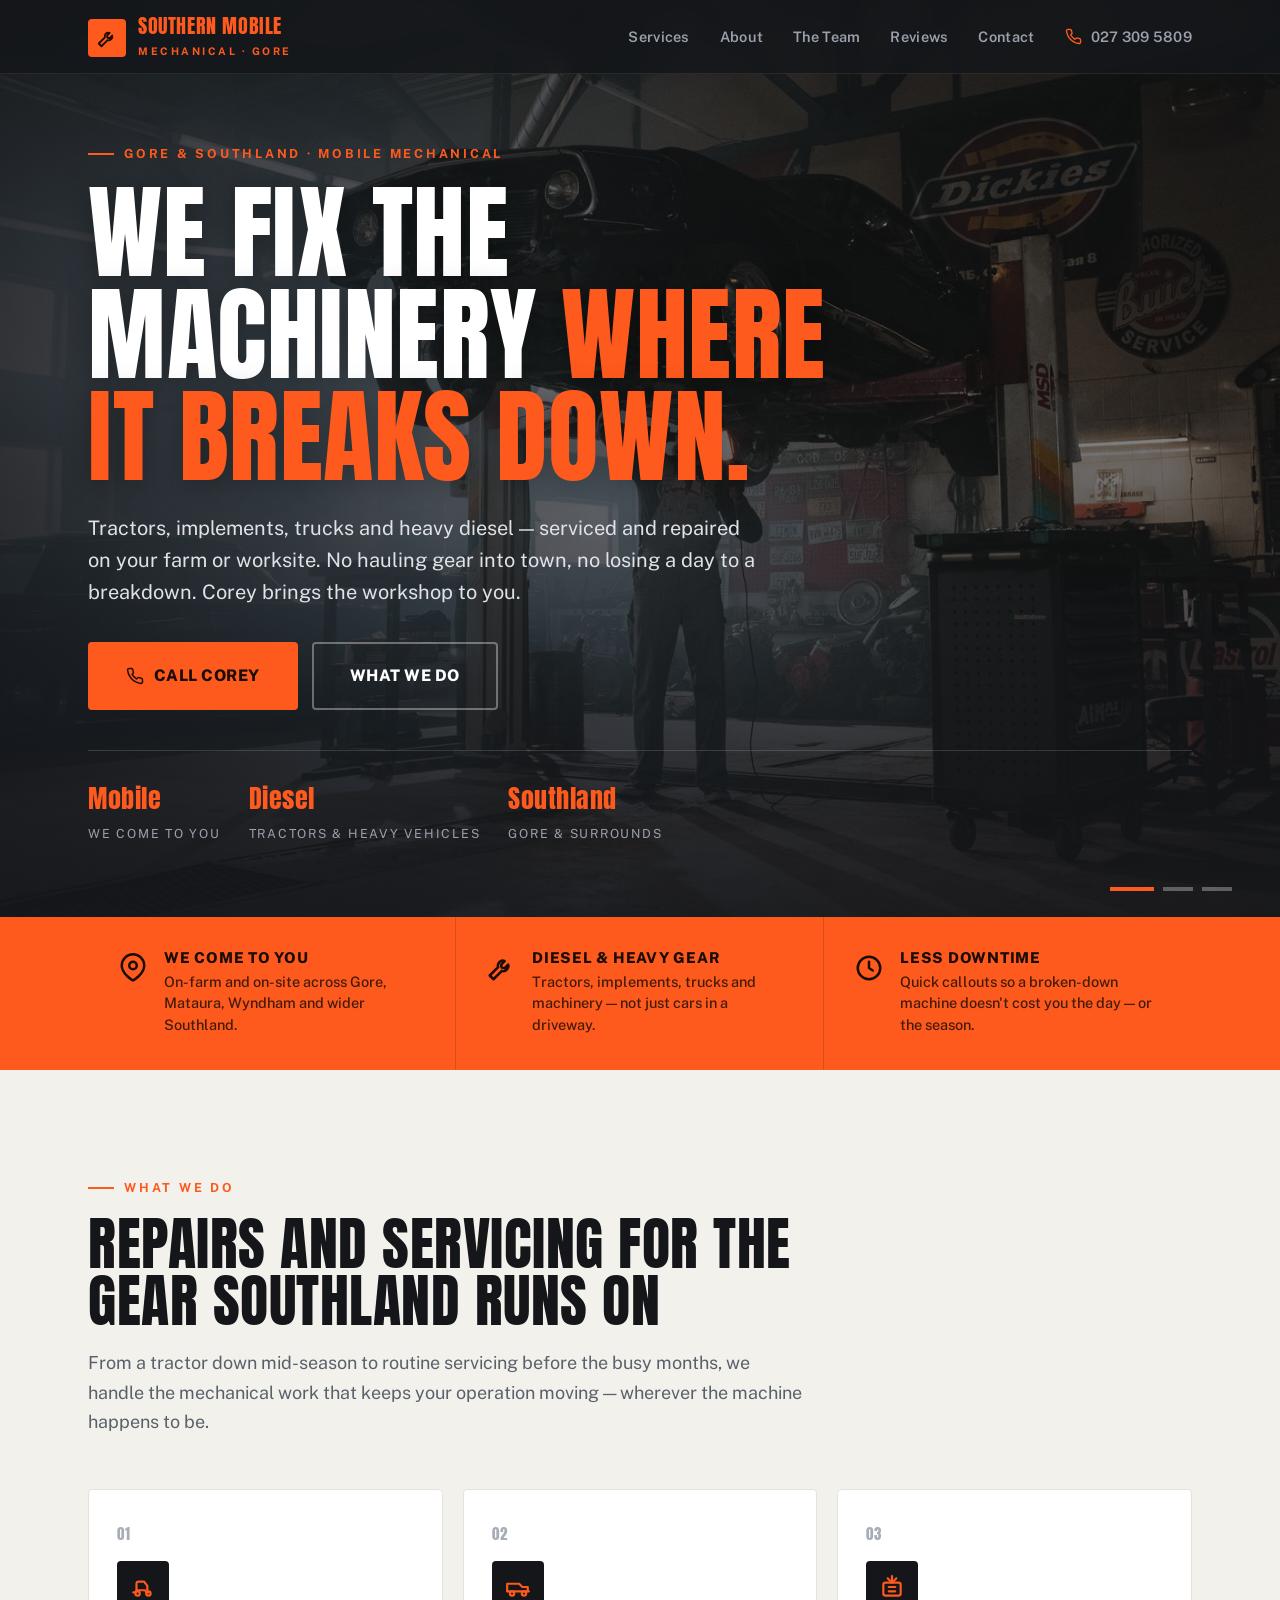
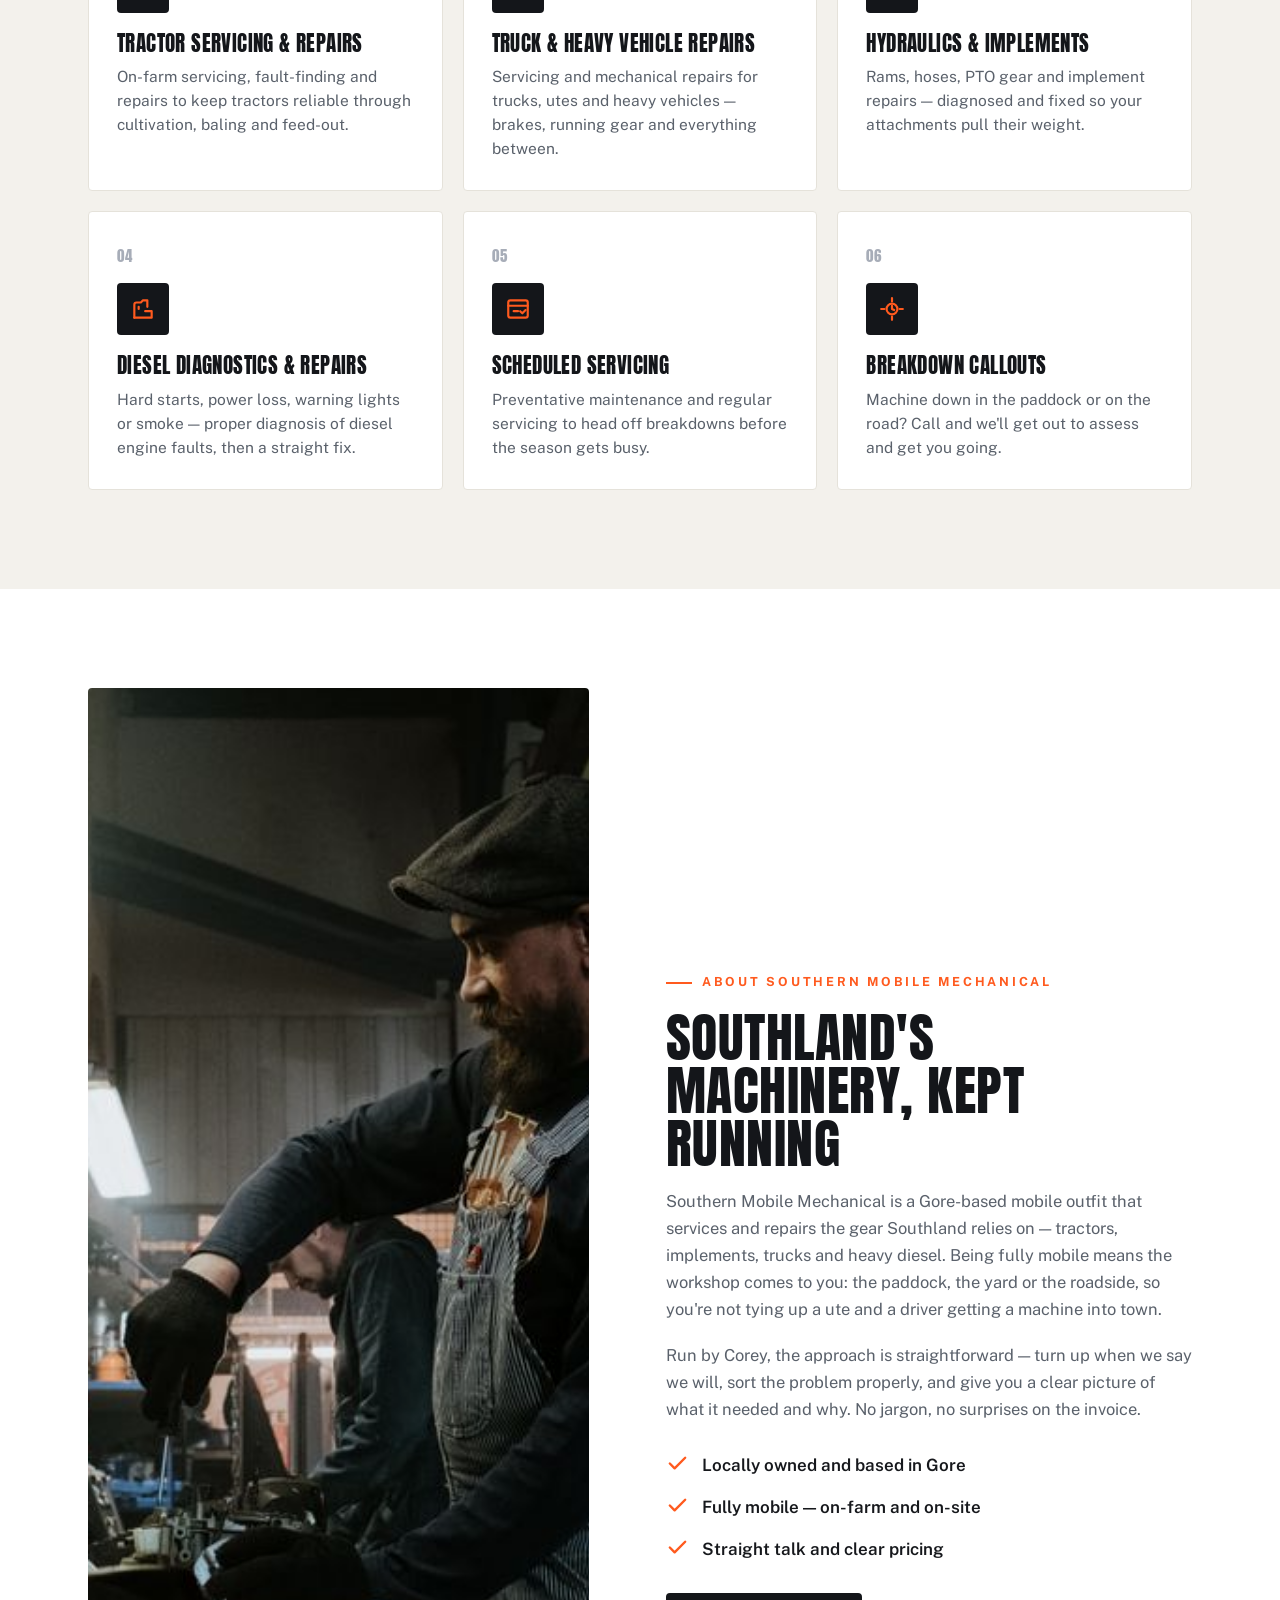
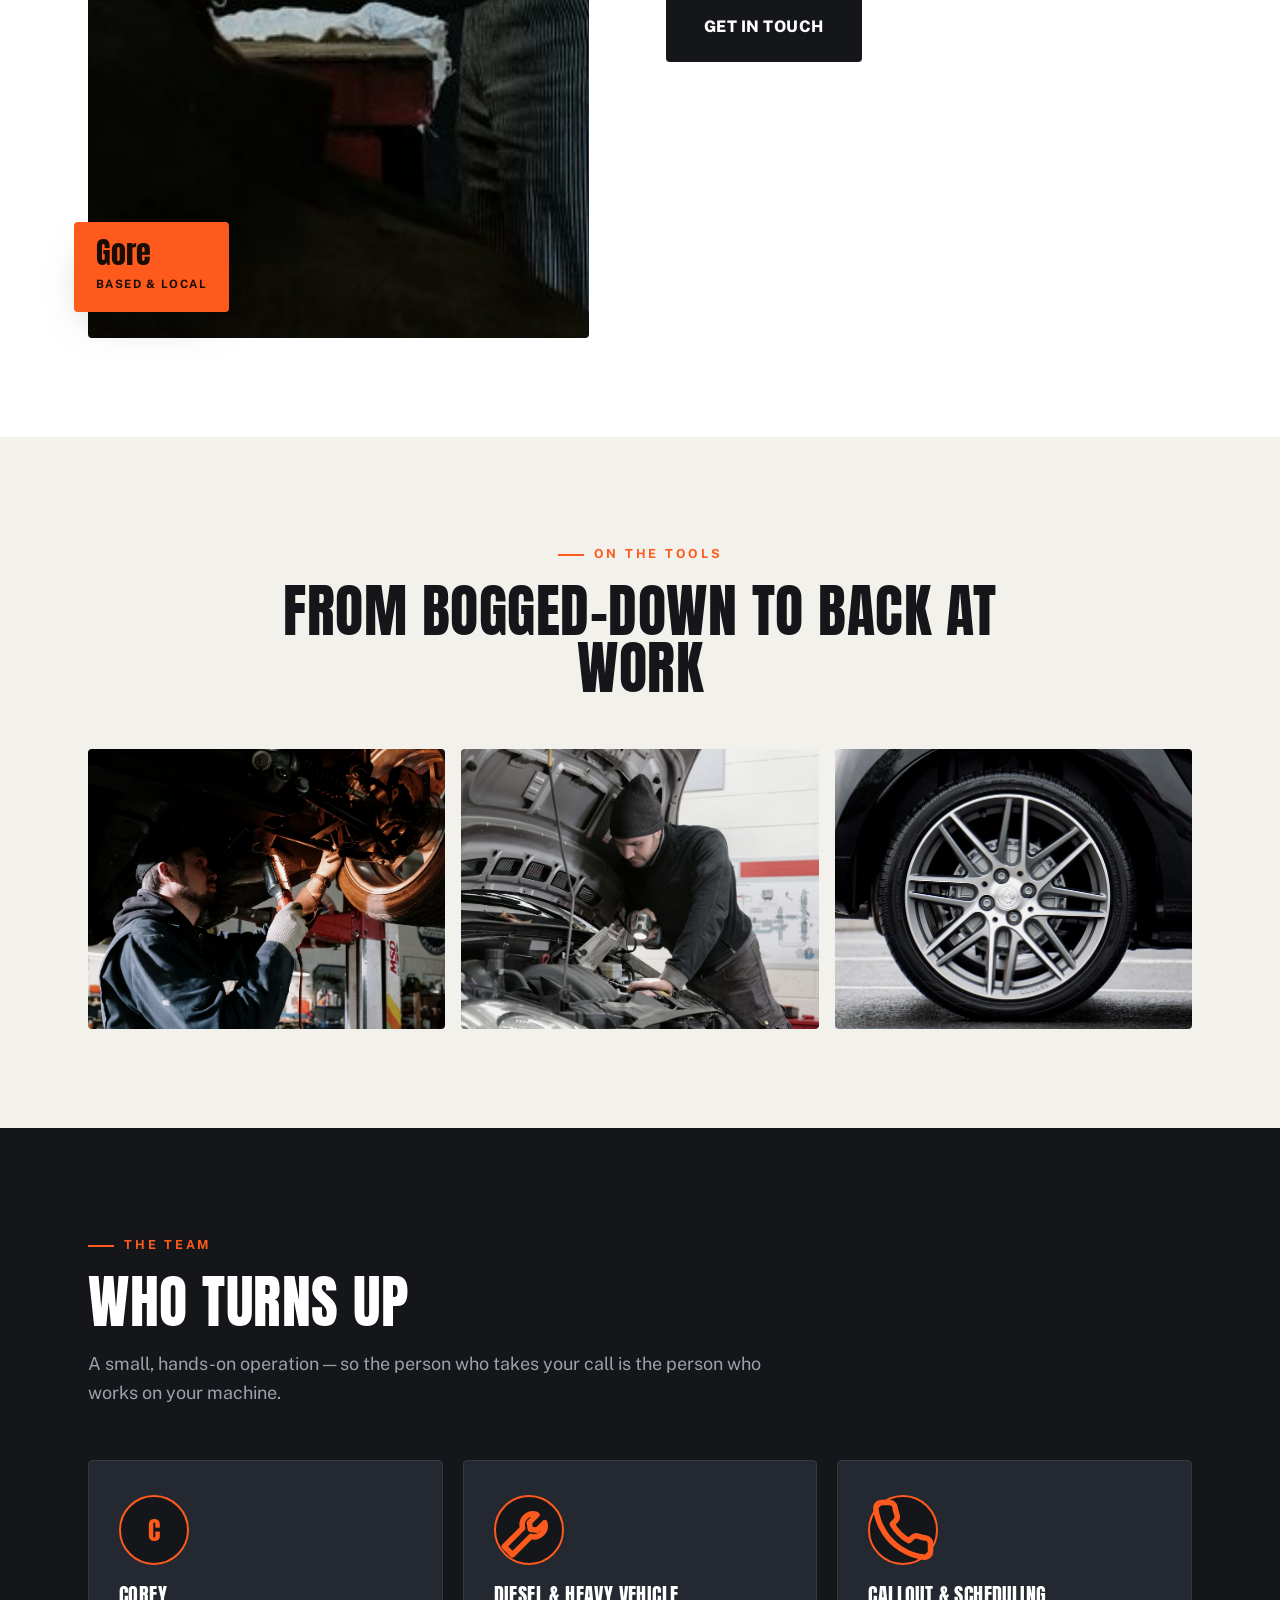
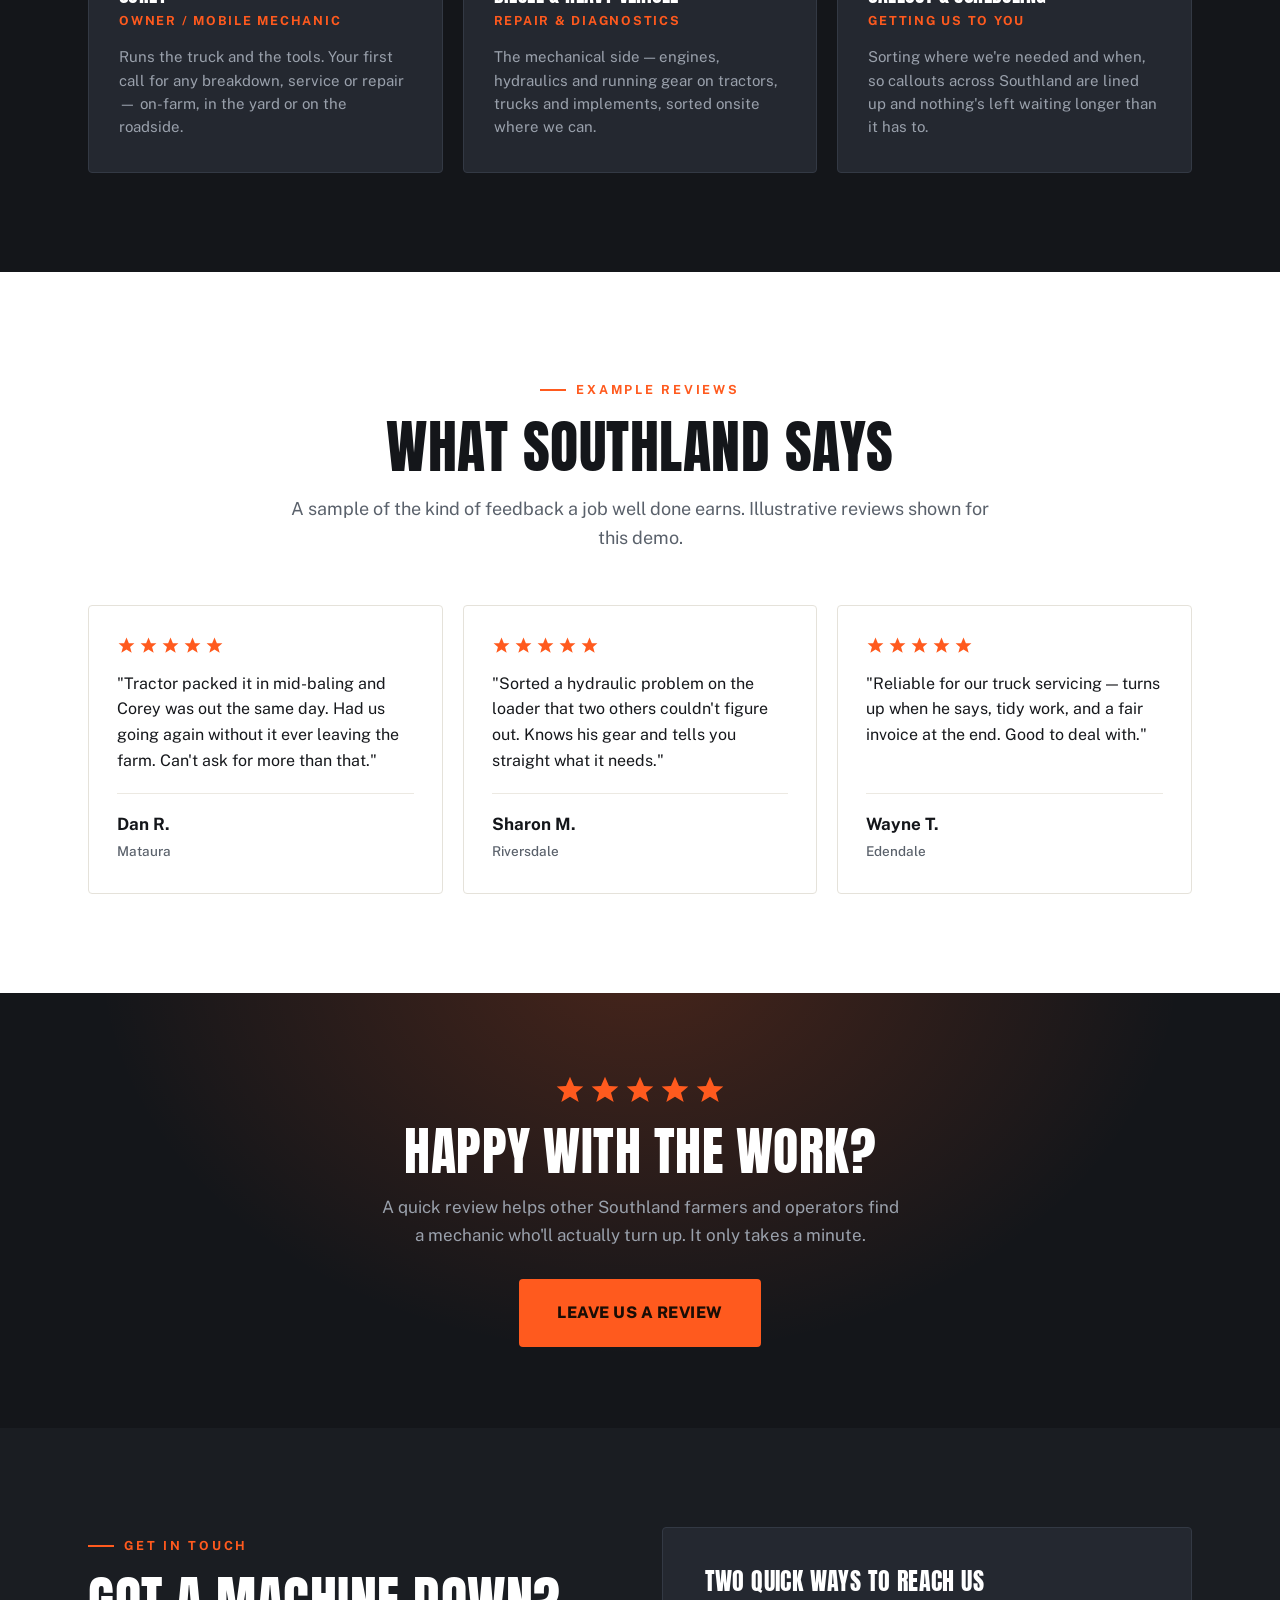
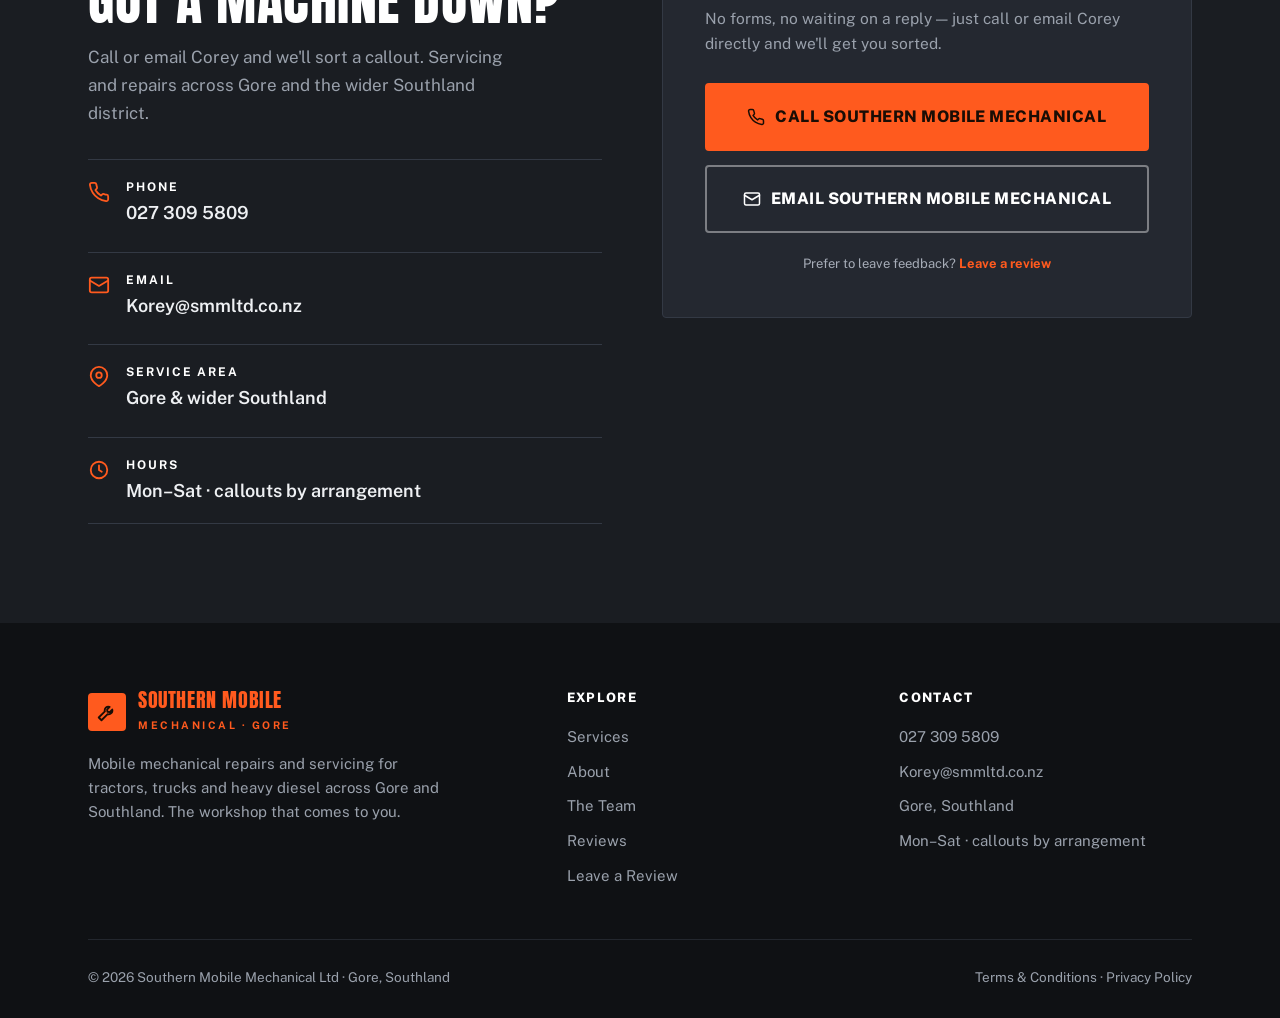
==== index.html @ 2856bf8f "Initial build: Southern Mobile Mechanical Ltd" ====
<!DOCTYPE html>
<html lang="en-NZ">
<head>
<meta charset="UTF-8">
<meta name="viewport" content="width=device-width, initial-scale=1">
<title>Southern Mobile Mechanical Ltd | Mobile Mechanic, Gore &amp; Southland</title>
<meta name="description" content="Mobile mechanical repairs and servicing across Gore and Southland — tractors, implements, trucks and heavy diesel, fixed on your farm or worksite. Call Corey to get us out.">
<link rel="icon" href="favicon.svg" type="image/svg+xml">
<meta property="og:title" content="Southern Mobile Mechanical Ltd | Mobile Mechanic, Gore &amp; Southland">
<meta property="og:description" content="Tractors, implements, trucks and heavy diesel — serviced and repaired on your farm or worksite across Southland.">
<meta property="og:type" content="website">
<meta property="og:image" content="https://southern-mobile-mechanical-ltd-demo.vercel.app/img/hero-1.jpg">
<meta property="og:url" content="https://southern-mobile-mechanical-ltd-demo.vercel.app/">
<link rel="preconnect" href="https://fonts.googleapis.com">
<link rel="preconnect" href="https://fonts.gstatic.com" crossorigin>
<link href="https://fonts.googleapis.com/css2?family=Anton&family=Public+Sans:wght@400;500;600;700;800&display=swap" rel="stylesheet">
<link rel="stylesheet" href="styles.css">
</head>
<body>

<!-- Intro overlay -->
<div class="intro" id="intro">
  <div class="intro-mark">
    <div class="m">
      <svg viewBox="0 0 24 24" fill="none" stroke="#1a0d05" stroke-width="2" stroke-linecap="round" stroke-linejoin="round"><path d="M14.7 6.3a4 4 0 0 0-5 5L3 18l3 3 6.7-6.7a4 4 0 0 0 5-5l-2.8 2.8-2.4-.4-.4-2.4 2.8-2.8z"/></svg>
    </div>
    <b>SMM</b>
    <div class="intro-bar"><i></i></div>
  </div>
</div>

<!-- Nav -->
<nav class="nav" id="nav">
  <div class="wrap">
    <a href="index.html" class="brand">
      <span class="mark"><svg viewBox="0 0 24 24" fill="none" stroke="#1a0d05" stroke-width="2" stroke-linecap="round" stroke-linejoin="round"><path d="M14.7 6.3a4 4 0 0 0-5 5L3 18l3 3 6.7-6.7a4 4 0 0 0 5-5l-2.8 2.8-2.4-.4-.4-2.4 2.8-2.8z"/></svg></span>
      <span><b>Southern Mobile</b><span>Mechanical · Gore</span></span>
    </a>
    <button class="nav-toggle" id="navToggle" aria-label="Menu">
      <svg viewBox="0 0 24 24" fill="none" stroke="currentColor" stroke-width="2" stroke-linecap="round"><line x1="3" y1="6" x2="21" y2="6"/><line x1="3" y1="12" x2="21" y2="12"/><line x1="3" y1="18" x2="21" y2="18"/></svg>
    </button>
    <div class="nav-links" id="navLinks">
      <a href="#services">Services</a>
      <a href="#about">About</a>
      <a href="#crew">The Team</a>
      <a href="#reviews">Reviews</a>
      <a href="#contact">Contact</a>
      <a href="tel:+64273095809" class="nav-phone"><svg viewBox="0 0 24 24" fill="none" stroke="currentColor" stroke-width="2" stroke-linecap="round" stroke-linejoin="round"><path d="M22 16.9v3a2 2 0 0 1-2.2 2 19.8 19.8 0 0 1-8.6-3.1 19.5 19.5 0 0 1-6-6 19.8 19.8 0 0 1-3.1-8.6A2 2 0 0 1 4.1 2h3a2 2 0 0 1 2 1.7c.1 1 .4 1.9.7 2.8a2 2 0 0 1-.5 2.1L8.1 9.9a16 16 0 0 0 6 6l1.3-1.2a2 2 0 0 1 2.1-.5c.9.3 1.8.6 2.8.7a2 2 0 0 1 1.7 2z"/></svg>027 309 5809</a>
    </div>
  </div>
</nav>

<!-- Hero -->
<header class="hero" id="top">
  <div class="hero-bg" id="heroBg">
    <div class="hero-slide active" style="background-image:url('img/hero-1.jpg')"></div>
    <div class="hero-slide" data-lazy="img/hero-2.jpg"></div>
    <div class="hero-slide" data-lazy="img/hero-3.jpg"></div>
  </div>
  <div class="hero-scrim"></div>
  <div class="wrap hero-inner">
    <span class="eyebrow">Gore &amp; Southland · Mobile Mechanical</span>
    <h1>We fix the machinery <em>where it breaks down.</em></h1>
    <p class="lead">Tractors, implements, trucks and heavy diesel — serviced and repaired on your farm or worksite. No hauling gear into town, no losing a day to a breakdown. Corey brings the workshop to you.</p>
    <div class="hero-cta">
      <a href="tel:+64273095809" class="btn btn-primary btn-lg"><svg viewBox="0 0 24 24" fill="none" stroke="currentColor" stroke-width="2" stroke-linecap="round" stroke-linejoin="round"><path d="M22 16.9v3a2 2 0 0 1-2.2 2 19.8 19.8 0 0 1-8.6-3.1 19.5 19.5 0 0 1-6-6 19.8 19.8 0 0 1-3.1-8.6A2 2 0 0 1 4.1 2h3a2 2 0 0 1 2 1.7c.1 1 .4 1.9.7 2.8a2 2 0 0 1-.5 2.1L8.1 9.9a16 16 0 0 0 6 6l1.3-1.2a2 2 0 0 1 2.1-.5c.9.3 1.8.6 2.8.7a2 2 0 0 1 1.7 2z"/></svg>Call Corey</a>
      <a href="#services" class="btn btn-ghost btn-lg">What we do</a>
    </div>
    <div class="hero-meta">
      <div><b>Mobile</b><span>We come to you</span></div>
      <div><b>Diesel</b><span>Tractors &amp; heavy vehicles</span></div>
      <div><b>Southland</b><span>Gore &amp; surrounds</span></div>
    </div>
  </div>
  <div class="hero-dots" id="heroDots">
    <button class="on" aria-label="Slide 1"></button>
    <button aria-label="Slide 2"></button>
    <button aria-label="Slide 3"></button>
  </div>
</header>

<!-- Trust strip -->
<section class="trust">
  <div class="wrap">
    <div class="trust-item">
      <svg viewBox="0 0 24 24" fill="none" stroke="currentColor" stroke-width="2" stroke-linecap="round" stroke-linejoin="round"><path d="M21 10c0 7-9 12-9 12s-9-5-9-12a9 9 0 0 1 18 0z"/><circle cx="12" cy="10" r="3"/></svg>
      <div><h3>We come to you</h3><p>On-farm and on-site across Gore, Mataura, Wyndham and wider Southland.</p></div>
    </div>
    <div class="trust-item">
      <svg viewBox="0 0 24 24" fill="none" stroke="currentColor" stroke-width="2" stroke-linecap="round" stroke-linejoin="round"><path d="M14.7 6.3a4 4 0 0 0-5 5L3 18l3 3 6.7-6.7a4 4 0 0 0 5-5l-2.8 2.8-2.4-.4-.4-2.4 2.8-2.8z"/></svg>
      <div><h3>Diesel &amp; heavy gear</h3><p>Tractors, implements, trucks and machinery — not just cars in a driveway.</p></div>
    </div>
    <div class="trust-item">
      <svg viewBox="0 0 24 24" fill="none" stroke="currentColor" stroke-width="2" stroke-linecap="round" stroke-linejoin="round"><circle cx="12" cy="12" r="9"/><polyline points="12 7 12 12 15 14"/></svg>
      <div><h3>Less downtime</h3><p>Quick callouts so a broken-down machine doesn't cost you the day — or the season.</p></div>
    </div>
  </div>
</section>

<!-- Services -->
<section class="band band-bone" id="services">
  <div class="wrap">
    <div class="section-head reveal">
      <span class="eyebrow">What we do</span>
      <h2>Repairs and servicing for the gear Southland runs on</h2>
      <p>From a tractor down mid-season to routine servicing before the busy months, we handle the mechanical work that keeps your operation moving — wherever the machine happens to be.</p>
    </div>
    <div class="svc-grid">
      <article class="svc-card reveal">
        <div class="svc-num">01</div>
        <div class="svc-ico"><svg viewBox="0 0 24 24" fill="none" stroke="currentColor" stroke-width="2" stroke-linecap="round" stroke-linejoin="round"><path d="M3 17h2l1-2h8l1 2h2"/><path d="M6 15V9a2 2 0 0 1 2-2h5l3 4v4"/><circle cx="7" cy="18" r="2"/><circle cx="17" cy="18" r="2"/></svg></div>
        <h3>Tractor servicing &amp; repairs</h3>
        <p>On-farm servicing, fault-finding and repairs to keep tractors reliable through cultivation, baling and feed-out.</p>
      </article>
      <article class="svc-card reveal">
        <div class="svc-num">02</div>
        <div class="svc-ico"><svg viewBox="0 0 24 24" fill="none" stroke="currentColor" stroke-width="2" stroke-linecap="round" stroke-linejoin="round"><path d="M2 16V9h11l3 3h5v4"/><path d="M2 16h20"/><circle cx="6.5" cy="18" r="2"/><circle cx="17.5" cy="18" r="2"/></svg></div>
        <h3>Truck &amp; heavy vehicle repairs</h3>
        <p>Servicing and mechanical repairs for trucks, utes and heavy vehicles — brakes, running gear and everything between.</p>
      </article>
      <article class="svc-card reveal">
        <div class="svc-num">03</div>
        <div class="svc-ico"><svg viewBox="0 0 24 24" fill="none" stroke="currentColor" stroke-width="2" stroke-linecap="round" stroke-linejoin="round"><path d="M12 2v6"/><path d="m8 4 4 4 4-4"/><rect x="4" y="8" width="16" height="12" rx="2"/><path d="M9 12h6M9 16h6"/></svg></div>
        <h3>Hydraulics &amp; implements</h3>
        <p>Rams, hoses, PTO gear and implement repairs — diagnosed and fixed so your attachments pull their weight.</p>
      </article>
      <article class="svc-card reveal">
        <div class="svc-num">04</div>
        <div class="svc-ico"><svg viewBox="0 0 24 24" fill="none" stroke="currentColor" stroke-width="2" stroke-linecap="round" stroke-linejoin="round"><path d="M4 20V8a2 2 0 0 1 2-2h4l2-2h4v6"/><path d="M4 20h16v-6h-6"/><path d="M8 12v-2"/></svg></div>
        <h3>Diesel diagnostics &amp; repairs</h3>
        <p>Hard starts, power loss, warning lights or smoke — proper diagnosis of diesel engine faults, then a straight fix.</p>
      </article>
      <article class="svc-card reveal">
        <div class="svc-num">05</div>
        <div class="svc-ico"><svg viewBox="0 0 24 24" fill="none" stroke="currentColor" stroke-width="2" stroke-linecap="round" stroke-linejoin="round"><rect x="3" y="4" width="18" height="16" rx="2"/><path d="M3 9h18"/><path d="M8 14h4"/><path d="m14 14 2 2 3-3"/></svg></div>
        <h3>Scheduled servicing</h3>
        <p>Preventative maintenance and regular servicing to head off breakdowns before the season gets busy.</p>
      </article>
      <article class="svc-card reveal">
        <div class="svc-num">06</div>
        <div class="svc-ico"><svg viewBox="0 0 24 24" fill="none" stroke="currentColor" stroke-width="2" stroke-linecap="round" stroke-linejoin="round"><path d="M12 2v3M12 19v3M2 12h3M19 12h3"/><circle cx="12" cy="12" r="5"/><path d="M12 9v3l2 1"/></svg></div>
        <h3>Breakdown callouts</h3>
        <p>Machine down in the paddock or on the road? Call and we'll get out to assess and get you going.</p>
      </article>
    </div>
  </div>
</section>

<!-- About -->
<section class="band band-paper" id="about">
  <div class="wrap about-grid">
    <div class="about-media reveal">
      <img src="img/about.jpg" alt="Mobile mechanic working at a bench in the workshop" width="1000" height="1250" loading="lazy">
      <div class="tag"><b>Gore</b><span>Based &amp; local</span></div>
    </div>
    <div class="about-copy reveal">
      <span class="eyebrow">About Southern Mobile Mechanical</span>
      <h2>Southland's machinery, kept running</h2>
      <p>Southern Mobile Mechanical is a Gore-based mobile outfit that services and repairs the gear Southland relies on — tractors, implements, trucks and heavy diesel. Being fully mobile means the workshop comes to you: the paddock, the yard or the roadside, so you're not tying up a ute and a driver getting a machine into town.</p>
      <p>Run by Corey, the approach is straightforward — turn up when we say we will, sort the problem properly, and give you a clear picture of what it needed and why. No jargon, no surprises on the invoice.</p>
      <ul class="checklist">
        <li><svg viewBox="0 0 24 24" fill="none" stroke="currentColor" stroke-width="2.5" stroke-linecap="round" stroke-linejoin="round"><polyline points="20 6 9 17 4 12"/></svg>Locally owned and based in Gore</li>
        <li><svg viewBox="0 0 24 24" fill="none" stroke="currentColor" stroke-width="2.5" stroke-linecap="round" stroke-linejoin="round"><polyline points="20 6 9 17 4 12"/></svg>Fully mobile — on-farm and on-site</li>
        <li><svg viewBox="0 0 24 24" fill="none" stroke="currentColor" stroke-width="2.5" stroke-linecap="round" stroke-linejoin="round"><polyline points="20 6 9 17 4 12"/></svg>Straight talk and clear pricing</li>
      </ul>
      <a href="#contact" class="btn btn-dark btn-lg" style="margin-top:30px">Get in touch</a>
    </div>
  </div>
</section>

<!-- Work / gallery -->
<section class="band band-bone">
  <div class="wrap">
    <div class="section-head center reveal">
      <span class="eyebrow center">On the tools</span>
      <h2>From bogged-down to back at work</h2>
    </div>
    <div class="svc-grid" style="gap:16px">
      <div class="reveal" style="overflow:hidden;border-radius:var(--radius)"><img src="img/work-1.jpg" alt="Mechanic working under a vehicle on suspension and running gear" width="1000" height="667" loading="lazy" style="width:100%;height:280px;object-fit:cover;filter:var(--img-filter)"></div>
      <div class="reveal" style="overflow:hidden;border-radius:var(--radius)"><img src="img/work-2.jpg" alt="Diesel engine diagnostics under the bonnet with a work light" width="1000" height="667" loading="lazy" style="width:100%;height:280px;object-fit:cover;filter:var(--img-filter)"></div>
      <div class="reveal" style="overflow:hidden;border-radius:var(--radius)"><img src="img/work-3.jpg" alt="Close-up of a wheel and brake assembly being checked" width="1000" height="667" loading="lazy" style="width:100%;height:280px;object-fit:cover;filter:var(--img-filter)"></div>
    </div>
  </div>
</section>

<!-- Crew -->
<section class="band band-dark" id="crew">
  <div class="wrap">
    <div class="section-head on-dark reveal">
      <span class="eyebrow">The team</span>
      <h2>Who turns up</h2>
      <p>A small, hands-on operation — so the person who takes your call is the person who works on your machine.</p>
    </div>
    <div class="crew-grid">
      <article class="crew-card reveal">
        <div class="avatar">C</div>
        <h3>Corey</h3>
        <div class="role">Owner / Mobile Mechanic</div>
        <p>Runs the truck and the tools. Your first call for any breakdown, service or repair — on-farm, in the yard or on the roadside.</p>
      </article>
      <article class="crew-card reveal">
        <div class="avatar"><svg viewBox="0 0 24 24" fill="none" stroke="currentColor" stroke-width="2" stroke-linecap="round" stroke-linejoin="round"><path d="M14.7 6.3a4 4 0 0 0-5 5L3 18l3 3 6.7-6.7a4 4 0 0 0 5-5l-2.8 2.8-2.4-.4-.4-2.4 2.8-2.8z"/></svg></div>
        <h3>Diesel &amp; Heavy Vehicle</h3>
        <div class="role">Repair &amp; Diagnostics</div>
        <p>The mechanical side — engines, hydraulics and running gear on tractors, trucks and implements, sorted onsite where we can.</p>
      </article>
      <article class="crew-card reveal">
        <div class="avatar"><svg viewBox="0 0 24 24" fill="none" stroke="currentColor" stroke-width="2" stroke-linecap="round" stroke-linejoin="round"><path d="M22 16.9v3a2 2 0 0 1-2.2 2 19.8 19.8 0 0 1-8.6-3.1 19.5 19.5 0 0 1-6-6 19.8 19.8 0 0 1-3.1-8.6A2 2 0 0 1 4.1 2h3a2 2 0 0 1 2 1.7c.1 1 .4 1.9.7 2.8a2 2 0 0 1-.5 2.1L8.1 9.9a16 16 0 0 0 6 6l1.3-1.2a2 2 0 0 1 2.1-.5c.9.3 1.8.6 2.8.7a2 2 0 0 1 1.7 2z"/></svg></div>
        <h3>Callout &amp; Scheduling</h3>
        <div class="role">Getting Us To You</div>
        <p>Sorting where we're needed and when, so callouts across Southland are lined up and nothing's left waiting longer than it has to.</p>
      </article>
    </div>
  </div>
</section>

<!-- Reviews -->
<section class="band band-paper" id="reviews">
  <div class="wrap">
    <div class="section-head center reveal">
      <span class="eyebrow center">Example reviews</span>
      <h2>What Southland says</h2>
      <p>A sample of the kind of feedback a job well done earns. Illustrative reviews shown for this demo.</p>
    </div>
    <div class="rev-grid">
      <article class="rev-card reveal">
        <div class="stars">
          <svg viewBox="0 0 24 24" fill="currentColor"><polygon points="12 2 15 9 22 9.3 16.5 14 18.5 21 12 17 5.5 21 7.5 14 2 9.3 9 9"/></svg>
          <svg viewBox="0 0 24 24" fill="currentColor"><polygon points="12 2 15 9 22 9.3 16.5 14 18.5 21 12 17 5.5 21 7.5 14 2 9.3 9 9"/></svg>
          <svg viewBox="0 0 24 24" fill="currentColor"><polygon points="12 2 15 9 22 9.3 16.5 14 18.5 21 12 17 5.5 21 7.5 14 2 9.3 9 9"/></svg>
          <svg viewBox="0 0 24 24" fill="currentColor"><polygon points="12 2 15 9 22 9.3 16.5 14 18.5 21 12 17 5.5 21 7.5 14 2 9.3 9 9"/></svg>
          <svg viewBox="0 0 24 24" fill="currentColor"><polygon points="12 2 15 9 22 9.3 16.5 14 18.5 21 12 17 5.5 21 7.5 14 2 9.3 9 9"/></svg>
        </div>
        <p>"Tractor packed it in mid-baling and Corey was out the same day. Had us going again without it ever leaving the farm. Can't ask for more than that."</p>
        <div class="who">Dan R.<span>Mataura</span></div>
      </article>
      <article class="rev-card reveal">
        <div class="stars">
          <svg viewBox="0 0 24 24" fill="currentColor"><polygon points="12 2 15 9 22 9.3 16.5 14 18.5 21 12 17 5.5 21 7.5 14 2 9.3 9 9"/></svg>
          <svg viewBox="0 0 24 24" fill="currentColor"><polygon points="12 2 15 9 22 9.3 16.5 14 18.5 21 12 17 5.5 21 7.5 14 2 9.3 9 9"/></svg>
          <svg viewBox="0 0 24 24" fill="currentColor"><polygon points="12 2 15 9 22 9.3 16.5 14 18.5 21 12 17 5.5 21 7.5 14 2 9.3 9 9"/></svg>
          <svg viewBox="0 0 24 24" fill="currentColor"><polygon points="12 2 15 9 22 9.3 16.5 14 18.5 21 12 17 5.5 21 7.5 14 2 9.3 9 9"/></svg>
          <svg viewBox="0 0 24 24" fill="currentColor"><polygon points="12 2 15 9 22 9.3 16.5 14 18.5 21 12 17 5.5 21 7.5 14 2 9.3 9 9"/></svg>
        </div>
        <p>"Sorted a hydraulic problem on the loader that two others couldn't figure out. Knows his gear and tells you straight what it needs."</p>
        <div class="who">Sharon M.<span>Riversdale</span></div>
      </article>
      <article class="rev-card reveal">
        <div class="stars">
          <svg viewBox="0 0 24 24" fill="currentColor"><polygon points="12 2 15 9 22 9.3 16.5 14 18.5 21 12 17 5.5 21 7.5 14 2 9.3 9 9"/></svg>
          <svg viewBox="0 0 24 24" fill="currentColor"><polygon points="12 2 15 9 22 9.3 16.5 14 18.5 21 12 17 5.5 21 7.5 14 2 9.3 9 9"/></svg>
          <svg viewBox="0 0 24 24" fill="currentColor"><polygon points="12 2 15 9 22 9.3 16.5 14 18.5 21 12 17 5.5 21 7.5 14 2 9.3 9 9"/></svg>
          <svg viewBox="0 0 24 24" fill="currentColor"><polygon points="12 2 15 9 22 9.3 16.5 14 18.5 21 12 17 5.5 21 7.5 14 2 9.3 9 9"/></svg>
          <svg viewBox="0 0 24 24" fill="currentColor"><polygon points="12 2 15 9 22 9.3 16.5 14 18.5 21 12 17 5.5 21 7.5 14 2 9.3 9 9"/></svg>
        </div>
        <p>"Reliable for our truck servicing — turns up when he says, tidy work, and a fair invoice at the end. Good to deal with."</p>
        <div class="who">Wayne T.<span>Edendale</span></div>
      </article>
    </div>
  </div>
</section>

<!-- Review funnel banner -->
<section class="funnel">
  <div class="wrap">
    <div class="stars">
      <svg viewBox="0 0 24 24" fill="currentColor"><polygon points="12 2 15 9 22 9.3 16.5 14 18.5 21 12 17 5.5 21 7.5 14 2 9.3 9 9"/></svg>
      <svg viewBox="0 0 24 24" fill="currentColor"><polygon points="12 2 15 9 22 9.3 16.5 14 18.5 21 12 17 5.5 21 7.5 14 2 9.3 9 9"/></svg>
      <svg viewBox="0 0 24 24" fill="currentColor"><polygon points="12 2 15 9 22 9.3 16.5 14 18.5 21 12 17 5.5 21 7.5 14 2 9.3 9 9"/></svg>
      <svg viewBox="0 0 24 24" fill="currentColor"><polygon points="12 2 15 9 22 9.3 16.5 14 18.5 21 12 17 5.5 21 7.5 14 2 9.3 9 9"/></svg>
      <svg viewBox="0 0 24 24" fill="currentColor"><polygon points="12 2 15 9 22 9.3 16.5 14 18.5 21 12 17 5.5 21 7.5 14 2 9.3 9 9"/></svg>
    </div>
    <h2>Happy with the work?</h2>
    <p>A quick review helps other Southland farmers and operators find a mechanic who'll actually turn up. It only takes a minute.</p>
    <a href="review.html" class="btn btn-primary btn-lg">Leave us a review</a>
  </div>
</section>

<!-- Contact -->
<section class="band band-steel" id="contact">
  <div class="wrap contact-grid">
    <div class="contact-info reveal">
      <span class="eyebrow">Get in touch</span>
      <h2>Got a machine down?</h2>
      <p class="sub">Call or email Corey and we'll sort a callout. Servicing and repairs across Gore and the wider Southland district.</p>
      <div class="contact-lines">
        <div class="cline">
          <svg viewBox="0 0 24 24" fill="none" stroke="currentColor" stroke-width="2" stroke-linecap="round" stroke-linejoin="round"><path d="M22 16.9v3a2 2 0 0 1-2.2 2 19.8 19.8 0 0 1-8.6-3.1 19.5 19.5 0 0 1-6-6 19.8 19.8 0 0 1-3.1-8.6A2 2 0 0 1 4.1 2h3a2 2 0 0 1 2 1.7c.1 1 .4 1.9.7 2.8a2 2 0 0 1-.5 2.1L8.1 9.9a16 16 0 0 0 6 6l1.3-1.2a2 2 0 0 1 2.1-.5c.9.3 1.8.6 2.8.7a2 2 0 0 1 1.7 2z"/></svg>
          <div><b>Phone</b><a href="tel:+64273095809">027 309 5809</a></div>
        </div>
        <div class="cline">
          <svg viewBox="0 0 24 24" fill="none" stroke="currentColor" stroke-width="2" stroke-linecap="round" stroke-linejoin="round"><rect x="2" y="4" width="20" height="16" rx="2"/><path d="m22 7-10 6L2 7"/></svg>
          <div><b>Email</b><a href="mailto:Korey@smmltd.co.nz">Korey@smmltd.co.nz</a></div>
        </div>
        <div class="cline">
          <svg viewBox="0 0 24 24" fill="none" stroke="currentColor" stroke-width="2" stroke-linecap="round" stroke-linejoin="round"><path d="M21 10c0 7-9 12-9 12s-9-5-9-12a9 9 0 0 1 18 0z"/><circle cx="12" cy="10" r="3"/></svg>
          <div><b>Service area</b><span>Gore &amp; wider Southland</span></div>
        </div>
        <div class="cline">
          <svg viewBox="0 0 24 24" fill="none" stroke="currentColor" stroke-width="2" stroke-linecap="round" stroke-linejoin="round"><circle cx="12" cy="12" r="9"/><polyline points="12 7 12 12 15 14"/></svg>
          <div><b>Hours</b><span>Mon–Sat · callouts by arrangement</span></div>
        </div>
      </div>
    </div>
    <div class="contact-action reveal">
      <h3>Two quick ways to reach us</h3>
      <p>No forms, no waiting on a reply — just call or email Corey directly and we'll get you sorted.</p>
      <a href="tel:+64273095809" class="btn btn-primary btn-lg btn-block"><svg viewBox="0 0 24 24" fill="none" stroke="currentColor" stroke-width="2" stroke-linecap="round" stroke-linejoin="round"><path d="M22 16.9v3a2 2 0 0 1-2.2 2 19.8 19.8 0 0 1-8.6-3.1 19.5 19.5 0 0 1-6-6 19.8 19.8 0 0 1-3.1-8.6A2 2 0 0 1 4.1 2h3a2 2 0 0 1 2 1.7c.1 1 .4 1.9.7 2.8a2 2 0 0 1-.5 2.1L8.1 9.9a16 16 0 0 0 6 6l1.3-1.2a2 2 0 0 1 2.1-.5c.9.3 1.8.6 2.8.7a2 2 0 0 1 1.7 2z"/></svg>Call Southern Mobile Mechanical</a>
      <a href="mailto:Korey@smmltd.co.nz" class="btn btn-ghost btn-lg btn-block" style="color:#fff;border-color:rgba(255,255,255,.4)"><svg viewBox="0 0 24 24" fill="none" stroke="currentColor" stroke-width="2" stroke-linecap="round" stroke-linejoin="round"><rect x="2" y="4" width="20" height="16" rx="2"/><path d="m22 7-10 6L2 7"/></svg>Email Southern Mobile Mechanical</a>
      <p class="note">Prefer to leave feedback? <a href="review.html" style="color:var(--accent);font-weight:700">Leave a review</a></p>
    </div>
  </div>
</section>

<!-- Footer -->
<footer class="foot">
  <div class="wrap">
    <div class="foot-top">
      <div>
        <a href="index.html" class="brand">
          <span class="mark"><svg viewBox="0 0 24 24" fill="none" stroke="#1a0d05" stroke-width="2" stroke-linecap="round" stroke-linejoin="round"><path d="M14.7 6.3a4 4 0 0 0-5 5L3 18l3 3 6.7-6.7a4 4 0 0 0 5-5l-2.8 2.8-2.4-.4-.4-2.4 2.8-2.8z"/></svg></span>
          <span><b>Southern Mobile</b><span>Mechanical · Gore</span></span>
        </a>
        <p class="foot-blurb">Mobile mechanical repairs and servicing for tractors, trucks and heavy diesel across Gore and Southland. The workshop that comes to you.</p>
      </div>
      <div class="foot-col">
        <h4>Explore</h4>
        <a href="#services">Services</a>
        <a href="#about">About</a>
        <a href="#crew">The Team</a>
        <a href="#reviews">Reviews</a>
        <a href="review.html">Leave a Review</a>
      </div>
      <div class="foot-col">
        <h4>Contact</h4>
        <a href="tel:+64273095809">027 309 5809</a>
        <a href="mailto:Korey@smmltd.co.nz">Korey@smmltd.co.nz</a>
        <p>Gore, Southland</p>
        <p>Mon–Sat · callouts by arrangement</p>
      </div>
    </div>
    <div class="foot-bottom">
      <span>© <span id="yr"></span> Southern Mobile Mechanical Ltd · Gore, Southland</span>
      <span><a href="terms.html">Terms &amp; Conditions</a> · <a href="privacy.html">Privacy Policy</a></span>
    </div>
  </div>
</footer>

<script>
  // Intro overlay
  window.addEventListener('load',function(){
    setTimeout(function(){document.getElementById('intro').classList.add('hide')},900);
  });
  // Nav scroll + mobile toggle
  var nav=document.getElementById('nav');
  window.addEventListener('scroll',function(){nav.classList.toggle('solid',window.scrollY>40)});
  var toggle=document.getElementById('navToggle'),links=document.getElementById('navLinks');
  toggle.addEventListener('click',function(){links.classList.toggle('open')});
  links.querySelectorAll('a').forEach(function(a){a.addEventListener('click',function(){links.classList.remove('open')})});
  // Hero rotation
  (function(){
    var slides=Array.prototype.slice.call(document.querySelectorAll('.hero-slide'));
    var dots=Array.prototype.slice.call(document.querySelectorAll('#heroDots button'));
    var i=0;
    slides.forEach(function(s){var u=s.getAttribute('data-lazy');if(u){var im=new Image();im.onload=function(){s.style.backgroundImage="url('"+u+"')"};im.src=u;}});
    var reduce=window.matchMedia('(prefers-reduced-motion: reduce)').matches;
    function go(n){slides[i].classList.remove('active');dots[i].classList.remove('on');i=n;slides[i].classList.add('active');dots[i].classList.add('on');}
    dots.forEach(function(d,n){d.addEventListener('click',function(){go(n)})});
    if(!reduce&&slides.length>1){setInterval(function(){go((i+1)%slides.length)},6000);}
  })();
  // Reveal on scroll
  var io=new IntersectionObserver(function(entries){entries.forEach(function(e){if(e.isIntersecting){e.target.classList.add('in');io.unobserve(e.target);}})},{threshold:.14});
  document.querySelectorAll('.reveal').forEach(function(el){io.observe(el)});
  // Year
  document.getElementById('yr').textContent=new Date().getFullYear();
</script>
</body>
</html>
---- styles.css ----
/* Southern Mobile Mechanical Ltd — Industrial theme
   Fonts: Anton (display) + Public Sans (body) | Accent: safety orange */

:root{
  --ink:#14161a;
  --charcoal:#1a1d22;
  --steel:#242830;
  --steel-line:#333944;
  --bone:#f3f1ec;
  --paper:#ffffff;
  --accent:#ff5a1e;
  --accent-deep:#e24810;
  --text:#16181c;
  --muted:#5a616b;
  --muted-light:#a7adb8;
  --on-dark:#eef0f3;
  --on-dark-muted:#9aa1ac;
  --radius:4px;
  --maxw:1200px;
  --nav-h:74px;
  --shadow:0 18px 44px -22px rgba(8,10,14,.55);
  --img-filter:saturate(.88) contrast(1.05) brightness(.95);
}

*{box-sizing:border-box;margin:0;padding:0}
html{scroll-behavior:smooth;-webkit-text-size-adjust:100%}
body{
  font-family:"Public Sans",system-ui,sans-serif;
  color:var(--text);
  background:var(--paper);
  line-height:1.65;
  font-size:17px;
  overflow-x:hidden;
}
img{display:block;max-width:100%;image-orientation:from-image}
a{color:inherit;text-decoration:none}
h1,h2,h3,.display{font-family:"Anton",Impact,sans-serif;font-weight:400;line-height:.98;letter-spacing:.5px;text-transform:uppercase}
section{position:relative}
.wrap{max-width:var(--maxw);margin:0 auto;padding:0 clamp(20px,5vw,48px)}

/* ---------- Eyebrow / headings ---------- */
.eyebrow{
  display:inline-flex;align-items:center;gap:10px;
  font-family:"Public Sans";font-weight:700;text-transform:uppercase;
  letter-spacing:.22em;font-size:12.5px;color:var(--accent);
  margin-bottom:18px;
}
.eyebrow::before{content:"";width:26px;height:2px;background:var(--accent)}
.eyebrow.center{justify-content:center}
.section-head{max-width:720px;margin-bottom:52px}
.section-head.center{margin-left:auto;margin-right:auto;text-align:center}
.section-head h2{font-size:clamp(34px,5vw,58px);color:var(--ink)}
.section-head.on-dark h2{color:#fff}
.section-head p{margin-top:18px;color:var(--muted);font-size:18px}
.on-dark .section-head p,.section-head.on-dark p{color:var(--on-dark-muted)}

/* ---------- Buttons ---------- */
.btn{
  display:inline-flex;align-items:center;justify-content:center;gap:10px;
  font-family:"Public Sans";font-weight:800;letter-spacing:.03em;
  font-size:15px;padding:15px 28px;border-radius:var(--radius);
  cursor:pointer;border:2px solid transparent;transition:.25s ease;
  text-transform:uppercase;white-space:nowrap;
}
.btn svg{width:18px;height:18px}
.btn-primary{background:var(--accent);color:#1a0d05;border-color:var(--accent)}
.btn-primary:hover{background:var(--accent-deep);border-color:var(--accent-deep);transform:translateY(-2px)}
.btn-ghost{background:transparent;color:#fff;border-color:rgba(255,255,255,.35)}
.btn-ghost:hover{border-color:#fff;background:rgba(255,255,255,.08)}
.btn-dark{background:var(--ink);color:#fff;border-color:var(--ink)}
.btn-dark:hover{background:var(--steel);transform:translateY(-2px)}
.btn-lg{padding:19px 36px;font-size:16px}
.btn-block{width:100%}

/* ---------- Nav ---------- */
.nav{
  position:fixed;top:0;left:0;right:0;z-index:60;height:var(--nav-h);
  display:flex;align-items:center;
  background:rgba(20,22,26,.82);backdrop-filter:blur(10px);
  border-bottom:1px solid rgba(255,255,255,.08);
  transition:background .3s ease;
}
.nav.solid{background:rgba(20,22,26,.97)}
.nav .wrap{display:flex;align-items:center;justify-content:space-between;width:100%}
.brand{display:flex;align-items:center;gap:12px;color:#fff}
.brand .mark{
  width:38px;height:38px;border-radius:var(--radius);flex:0 0 auto;
  background:var(--accent);display:grid;place-items:center;
}
.brand .mark svg{width:22px;height:22px}
.brand b{font-family:"Anton";font-weight:400;font-size:20px;letter-spacing:.6px;text-transform:uppercase;line-height:1}
.brand span{display:block;font-size:10.5px;letter-spacing:.24em;color:var(--accent);font-weight:700;text-transform:uppercase;margin-top:3px}
.nav-links{display:flex;align-items:center;gap:30px}
.nav-links a{color:var(--on-dark-muted);font-weight:600;font-size:14.5px;letter-spacing:.02em;transition:color .2s}
.nav-links a:hover{color:#fff}
.nav-phone{display:inline-flex;align-items:center;gap:9px;color:#fff;font-weight:800;font-size:15px}
.nav-phone svg{width:17px;height:17px;color:var(--accent)}
.nav-toggle{display:none;background:none;border:0;color:#fff;cursor:pointer}
.nav-toggle svg{width:28px;height:28px}
@media(max-width:900px){
  .nav-links{
    position:fixed;inset:var(--nav-h) 0 auto 0;flex-direction:column;gap:0;
    background:var(--ink);border-bottom:1px solid var(--steel-line);
    padding:8px 0;transform:translateY(-140%);transition:transform .35s ease;
  }
  .nav-links.open{transform:translateY(0)}
  .nav-links a{padding:15px 28px;width:100%;font-size:16px}
  .nav-links .nav-phone{padding:16px 28px}
  .nav-toggle{display:block}
}

/* ---------- Hero ---------- */
.hero{
  position:relative;min-height:100svh;display:flex;align-items:flex-end;
  background:var(--ink);color:#fff;overflow:hidden;
  padding-top:clamp(120px,15vh,170px);padding-bottom:clamp(56px,8vh,96px);
}
.hero-bg{position:absolute;inset:0;z-index:0}
.hero-slide{
  position:absolute;inset:0;background-size:cover;background-position:center;
  filter:var(--img-filter);opacity:0;transition:opacity 1.6s ease;
  transform:scale(1.06);animation:heroZoom 21s linear infinite;
}
.hero-slide.active{opacity:1}
@keyframes heroZoom{0%{transform:scale(1.04)}100%{transform:scale(1.14)}}
.hero-scrim{
  position:absolute;inset:0;z-index:1;
  background:
    linear-gradient(180deg,rgba(20,22,26,.5) 0%,rgba(20,22,26,.35) 42%,rgba(20,22,26,.9) 100%),
    linear-gradient(90deg,rgba(20,22,26,.78) 0%,rgba(20,22,26,.15) 65%);
}
.hero-inner{position:relative;z-index:2;width:100%}
.hero h1{
  font-size:clamp(44px,8.2vw,104px);color:#fff;max-width:16ch;
  text-shadow:0 4px 30px rgba(0,0,0,.35);
}
.hero h1 em{color:var(--accent);font-style:normal}
.hero p.lead{
  margin-top:24px;max-width:56ch;font-size:clamp(17px,2vw,20px);
  color:#dfe2e7;line-height:1.6;
}
.hero-cta{display:flex;flex-wrap:wrap;gap:14px;margin-top:34px}
.hero-meta{
  display:flex;flex-wrap:wrap;gap:28px;margin-top:40px;padding-top:26px;
  border-top:1px solid rgba(255,255,255,.14);
}
.hero-meta div{display:flex;flex-direction:column}
.hero-meta b{font-family:"Anton";font-weight:400;font-size:26px;color:var(--accent);letter-spacing:.5px}
.hero-meta span{font-size:12.5px;text-transform:uppercase;letter-spacing:.14em;color:var(--on-dark-muted);margin-top:4px}
.hero-dots{position:absolute;bottom:26px;right:clamp(20px,5vw,48px);z-index:3;display:flex;gap:9px}
.hero-dots button{width:30px;height:4px;border:0;background:rgba(255,255,255,.3);cursor:pointer;padding:0;transition:.3s}
.hero-dots button.on{background:var(--accent);width:44px}
@media(prefers-reduced-motion:reduce){
  .hero-slide{animation:none;transition:none}
  .hero-slide{transform:none}
}

/* ---------- Trust strip ---------- */
.trust{background:var(--accent);color:#1a0d05}
.trust .wrap{display:grid;grid-template-columns:repeat(3,1fr);gap:0}
.trust-item{display:flex;gap:16px;align-items:flex-start;padding:34px 30px;border-right:1px solid rgba(0,0,0,.14)}
.trust-item:last-child{border-right:0}
.trust-item svg{width:30px;height:30px;flex:0 0 auto;margin-top:2px}
.trust-item h3{font-family:"Public Sans";font-weight:800;text-transform:uppercase;font-size:15px;letter-spacing:.05em}
.trust-item p{font-size:14.5px;line-height:1.5;margin-top:5px;color:rgba(26,13,5,.82);font-weight:500}
@media(max-width:820px){.trust .wrap{grid-template-columns:1fr}.trust-item{border-right:0;border-bottom:1px solid rgba(0,0,0,.14)}.trust-item:last-child{border-bottom:0}}

/* ---------- Generic section padding / bands ---------- */
.band{padding:clamp(72px,11vh,128px) 0}
.band-bone{background:var(--bone)}
.band-paper{background:var(--paper)}
.band-dark{background:var(--ink);color:var(--on-dark)}
.band-steel{background:var(--charcoal);color:var(--on-dark)}

/* ---------- Services ---------- */
.svc-grid{display:grid;grid-template-columns:repeat(3,1fr);gap:20px}
@media(max-width:920px){.svc-grid{grid-template-columns:repeat(2,1fr)}}
@media(max-width:600px){.svc-grid{grid-template-columns:1fr}}
.svc-card{
  background:var(--paper);border:1px solid #e5e2da;border-radius:var(--radius);
  padding:32px 28px 30px;transition:.28s ease;position:relative;overflow:hidden;
}
.band-bone .svc-card{background:#fff}
.svc-card::before{content:"";position:absolute;left:0;top:0;height:3px;width:0;background:var(--accent);transition:width .35s ease}
.svc-card:hover{transform:translateY(-5px);box-shadow:var(--shadow);border-color:#d8d4ca}
.svc-card:hover::before{width:100%}
.svc-num{font-family:"Anton";font-weight:400;font-size:15px;color:var(--muted-light);letter-spacing:1px}
.svc-ico{width:52px;height:52px;border-radius:var(--radius);background:var(--ink);display:grid;place-items:center;margin:14px 0 20px}
.svc-ico svg{width:26px;height:26px;color:var(--accent)}
.svc-card h3{font-size:21px;color:var(--ink);letter-spacing:.4px}
.svc-card p{margin-top:11px;color:var(--muted);font-size:15.5px;line-height:1.55}

/* ---------- About ---------- */
.about-grid{display:grid;grid-template-columns:1fr 1.05fr;gap:clamp(36px,6vw,80px);align-items:center}
@media(max-width:900px){.about-grid{grid-template-columns:1fr;gap:40px}}
.about-media{position:relative}
.about-media img{width:100%;aspect-ratio:4/5;object-fit:cover;border-radius:var(--radius);filter:var(--img-filter)}
.about-media .tag{
  position:absolute;left:-14px;bottom:26px;background:var(--accent);color:#1a0d05;
  padding:16px 22px;border-radius:var(--radius);box-shadow:var(--shadow);
}
.about-media .tag b{font-family:"Anton";font-weight:400;font-size:30px;display:block;line-height:1}
.about-media .tag span{font-size:11.5px;text-transform:uppercase;letter-spacing:.12em;font-weight:700}
.about-copy h2{font-size:clamp(32px,4.6vw,54px);color:var(--ink)}
.about-copy p{margin-top:18px;color:var(--muted);font-size:16.5px}
.checklist{list-style:none;margin-top:28px;display:grid;gap:14px}
.checklist li{display:flex;gap:13px;align-items:flex-start;font-weight:600;color:var(--text)}
.checklist svg{width:23px;height:23px;flex:0 0 auto;color:var(--accent);margin-top:1px}

/* ---------- Crew ---------- */
.crew-grid{display:grid;grid-template-columns:repeat(3,1fr);gap:20px}
@media(max-width:820px){.crew-grid{grid-template-columns:1fr}}
.crew-card{
  background:var(--steel);border:1px solid var(--steel-line);border-radius:var(--radius);
  padding:34px 30px;transition:.28s ease;
}
.crew-card:hover{transform:translateY(-5px);border-color:var(--accent)}
.avatar{
  width:70px;height:70px;border-radius:50%;background:var(--ink);
  display:grid;place-items:center;border:2px solid var(--accent);
  font-family:"Anton";font-weight:400;font-size:26px;color:var(--accent);letter-spacing:1px;margin-bottom:20px;
}
.crew-card h3{color:#fff;font-size:20px;letter-spacing:.4px}
.crew-card .role{color:var(--accent);font-weight:700;font-size:12.5px;text-transform:uppercase;letter-spacing:.14em;margin-top:6px}
.crew-card p{color:var(--on-dark-muted);font-size:15px;margin-top:14px;line-height:1.55}

/* ---------- Reviews ---------- */
.rev-grid{display:grid;grid-template-columns:repeat(3,1fr);gap:20px}
@media(max-width:900px){.rev-grid{grid-template-columns:1fr}}
.rev-card{background:#fff;border:1px solid #e5e2da;border-radius:var(--radius);padding:30px 28px;display:flex;flex-direction:column}
.stars{display:flex;gap:3px;color:var(--accent);margin-bottom:16px}
.stars svg{width:19px;height:19px}
.rev-card p{color:var(--text);font-size:16px;line-height:1.6;flex:1}
.rev-card .who{margin-top:20px;padding-top:16px;border-top:1px solid #ece9e2;font-weight:700;color:var(--ink)}
.rev-card .who span{display:block;font-weight:500;color:var(--muted);font-size:13.5px;margin-top:2px}

/* ---------- Review funnel banner ---------- */
.funnel{background:var(--ink);color:#fff;text-align:center;padding:clamp(56px,9vh,96px) 0;position:relative;overflow:hidden}
.funnel::after{content:"";position:absolute;inset:0;background:radial-gradient(ellipse at 50% -10%,rgba(255,90,30,.22),transparent 60%)}
.funnel .wrap{position:relative;z-index:1}
.funnel .stars{justify-content:center;margin:0 auto 20px}
.funnel .stars svg{width:32px;height:32px}
.funnel h2{font-size:clamp(30px,4.6vw,52px)}
.funnel p{color:var(--on-dark-muted);max-width:52ch;margin:16px auto 30px;font-size:17px}

/* ---------- Contact ---------- */
.contact-grid{display:grid;grid-template-columns:1fr 1fr;gap:clamp(32px,5vw,60px);align-items:start}
@media(max-width:900px){.contact-grid{grid-template-columns:1fr;gap:34px}}
.contact-info h2{font-size:clamp(32px,4.6vw,54px);color:#fff}
.contact-info p.sub{color:var(--on-dark-muted);margin-top:16px;font-size:17px;max-width:44ch}
.contact-lines{margin-top:32px;display:grid;gap:6px}
.cline{display:flex;gap:16px;align-items:flex-start;padding:18px 0;border-top:1px solid var(--steel-line)}
.cline:last-child{border-bottom:1px solid var(--steel-line)}
.cline svg{width:22px;height:22px;color:var(--accent);flex:0 0 auto;margin-top:3px}
.cline b{display:block;color:#fff;font-size:12px;text-transform:uppercase;letter-spacing:.16em}
.cline span,.cline a{color:var(--on-dark);font-size:18px;font-weight:600}
.cline a:hover{color:var(--accent)}
.contact-action{
  background:var(--steel);border:1px solid var(--steel-line);border-radius:var(--radius);
  padding:clamp(28px,4vw,42px);
}
.contact-action h3{color:#fff;font-size:24px;letter-spacing:.4px}
.contact-action p{color:var(--on-dark-muted);margin:12px 0 26px;font-size:15.5px}
.contact-action .btn{margin-bottom:14px}
.contact-action .note{font-size:13px;color:var(--muted-light);margin:6px 0 0;text-align:center}

/* ---------- Footer ---------- */
.foot{background:#0f1114;color:var(--on-dark-muted);padding:64px 0 30px}
.foot-top{display:grid;grid-template-columns:1.5fr 1fr 1fr;gap:40px;padding-bottom:40px;border-bottom:1px solid #23272e}
@media(max-width:760px){.foot-top{grid-template-columns:1fr;gap:30px}}
.foot .brand{margin-bottom:18px}
.foot-col h4{color:#fff;font-family:"Public Sans";font-weight:800;text-transform:uppercase;letter-spacing:.1em;font-size:13px;margin-bottom:16px}
.foot-col a,.foot-col p{display:block;color:var(--on-dark-muted);font-size:15px;margin-bottom:10px;transition:color .2s}
.foot-col a:hover{color:var(--accent)}
.foot-blurb{font-size:15px;line-height:1.6;max-width:40ch}
.foot-bottom{display:flex;justify-content:space-between;gap:16px;flex-wrap:wrap;padding-top:26px;font-size:13.5px}
.foot-bottom a{color:var(--on-dark-muted)}
.foot-bottom a:hover{color:#fff}

/* ---------- Intro overlay ---------- */
.intro{position:fixed;inset:0;z-index:200;background:var(--ink);display:grid;place-items:center;transition:opacity .7s ease,visibility .7s}
.intro.hide{opacity:0;visibility:hidden}
.intro-mark{display:flex;flex-direction:column;align-items:center;gap:18px}
.intro-mark .m{width:64px;height:64px;border-radius:var(--radius);background:var(--accent);display:grid;place-items:center;animation:introPulse 1.4s ease-in-out infinite}
.intro-mark .m svg{width:38px;height:38px}
.intro-mark b{font-family:"Anton";color:#fff;font-size:22px;letter-spacing:2px;text-transform:uppercase}
.intro-bar{width:150px;height:3px;background:var(--steel);overflow:hidden}
.intro-bar i{display:block;height:100%;width:40%;background:var(--accent);animation:introBar 1.1s ease-in-out infinite}
@keyframes introPulse{0%,100%{transform:scale(1)}50%{transform:scale(.9)}}
@keyframes introBar{0%{transform:translateX(-120%)}100%{transform:translateX(320%)}}

/* ---------- Reveal on scroll ---------- */
.reveal{opacity:0;transform:translateY(26px);transition:opacity .7s ease,transform .7s ease}
.reveal.in{opacity:1;transform:none}
@media(prefers-reduced-motion:reduce){.reveal{opacity:1;transform:none;transition:none}.intro{display:none}}

/* ---------- Subpage header ---------- */
.subhead{background:var(--ink);color:#fff;padding:calc(var(--nav-h) + clamp(56px,9vh,96px)) 0 clamp(48px,8vh,84px)}
.subhead h1{font-size:clamp(40px,7vw,80px)}
.subhead p{color:var(--on-dark-muted);margin-top:16px;max-width:56ch;font-size:18px}
.subhead .back{color:var(--accent);font-weight:700;font-size:14px;letter-spacing:.05em;text-transform:uppercase;display:inline-flex;gap:8px;margin-bottom:22px}

/* ---------- Legal prose ---------- */
.prose{max-width:800px}
.prose h2{font-size:26px;color:var(--ink);margin:38px 0 14px;letter-spacing:.4px}
.prose h2:first-child{margin-top:0}
.prose p{color:var(--muted);margin-bottom:16px}
.prose ul{margin:0 0 16px 22px;color:var(--muted)}
.prose li{margin-bottom:8px}
.prose .muted{font-size:14px;color:var(--muted-light)}

/* ---------- Review star funnel ---------- */
.review-shell{min-height:100vh;display:flex;align-items:center;justify-content:center;background:var(--ink);padding:calc(var(--nav-h) + 40px) 20px 60px;color:#fff}
.review-card{max-width:560px;width:100%;text-align:center}
.review-card .eyebrow{justify-content:center}
.review-card h1{font-size:clamp(34px,6vw,58px)}
.review-card>p{color:var(--on-dark-muted);margin:16px auto 40px;max-width:44ch;font-size:17px}
.starpick{display:flex;justify-content:center;gap:10px;margin-bottom:36px}
.starpick button{background:var(--steel);border:1px solid var(--steel-line);border-radius:var(--radius);width:66px;height:66px;cursor:pointer;display:grid;place-items:center;transition:.2s;padding:0}
.starpick button svg{width:34px;height:34px;color:var(--muted-light);transition:.2s}
.starpick button:hover{transform:translateY(-4px);border-color:var(--accent)}
.starpick.hot button svg{color:var(--accent)}
.review-hint{color:var(--muted-light);font-size:14px}
.review-card .backlink{display:inline-block;margin-top:34px;color:var(--on-dark-muted);font-weight:600;font-size:14px}
.review-card .backlink:hover{color:#fff}

/* ---------- Private feedback form ---------- */
.form-shell{min-height:100vh;display:flex;align-items:center;justify-content:center;background:var(--bone);padding:calc(var(--nav-h) + 40px) 20px 60px}
.form-card{max-width:600px;width:100%;background:#fff;border:1px solid #e5e2da;border-radius:var(--radius);padding:clamp(28px,5vw,48px);box-shadow:var(--shadow)}
.form-card .eyebrow{margin-bottom:14px}
.form-card h1{font-size:clamp(30px,5vw,46px);color:var(--ink)}
.form-card>p{color:var(--muted);margin:14px 0 30px}
.field{margin-bottom:20px}
.field label{display:block;font-weight:700;font-size:13.5px;text-transform:uppercase;letter-spacing:.08em;color:var(--ink);margin-bottom:8px}
.field input,.field textarea{
  width:100%;padding:14px 16px;border:1.5px solid #d9d5cc;border-radius:var(--radius);
  font-family:inherit;font-size:16px;color:var(--text);background:#fbfaf7;transition:.2s;
}
.field input:focus,.field textarea:focus{outline:0;border-color:var(--accent);background:#fff;box-shadow:0 0 0 3px rgba(255,90,30,.12)}
.field textarea{resize:vertical;min-height:130px}
.rating-display{display:flex;gap:5px;align-items:center;color:var(--accent);font-weight:700}
.rating-display svg{width:22px;height:22px}
.form-success{display:none;text-align:center;padding:20px 0}
.form-success.show{display:block}
.form-success .ok{width:74px;height:74px;border-radius:50%;background:var(--accent);display:grid;place-items:center;margin:0 auto 22px}
.form-success .ok svg{width:40px;height:40px;color:#fff}
.form-success h2{font-size:32px;color:var(--ink)}
.form-success p{color:var(--muted);margin:14px 0 26px}
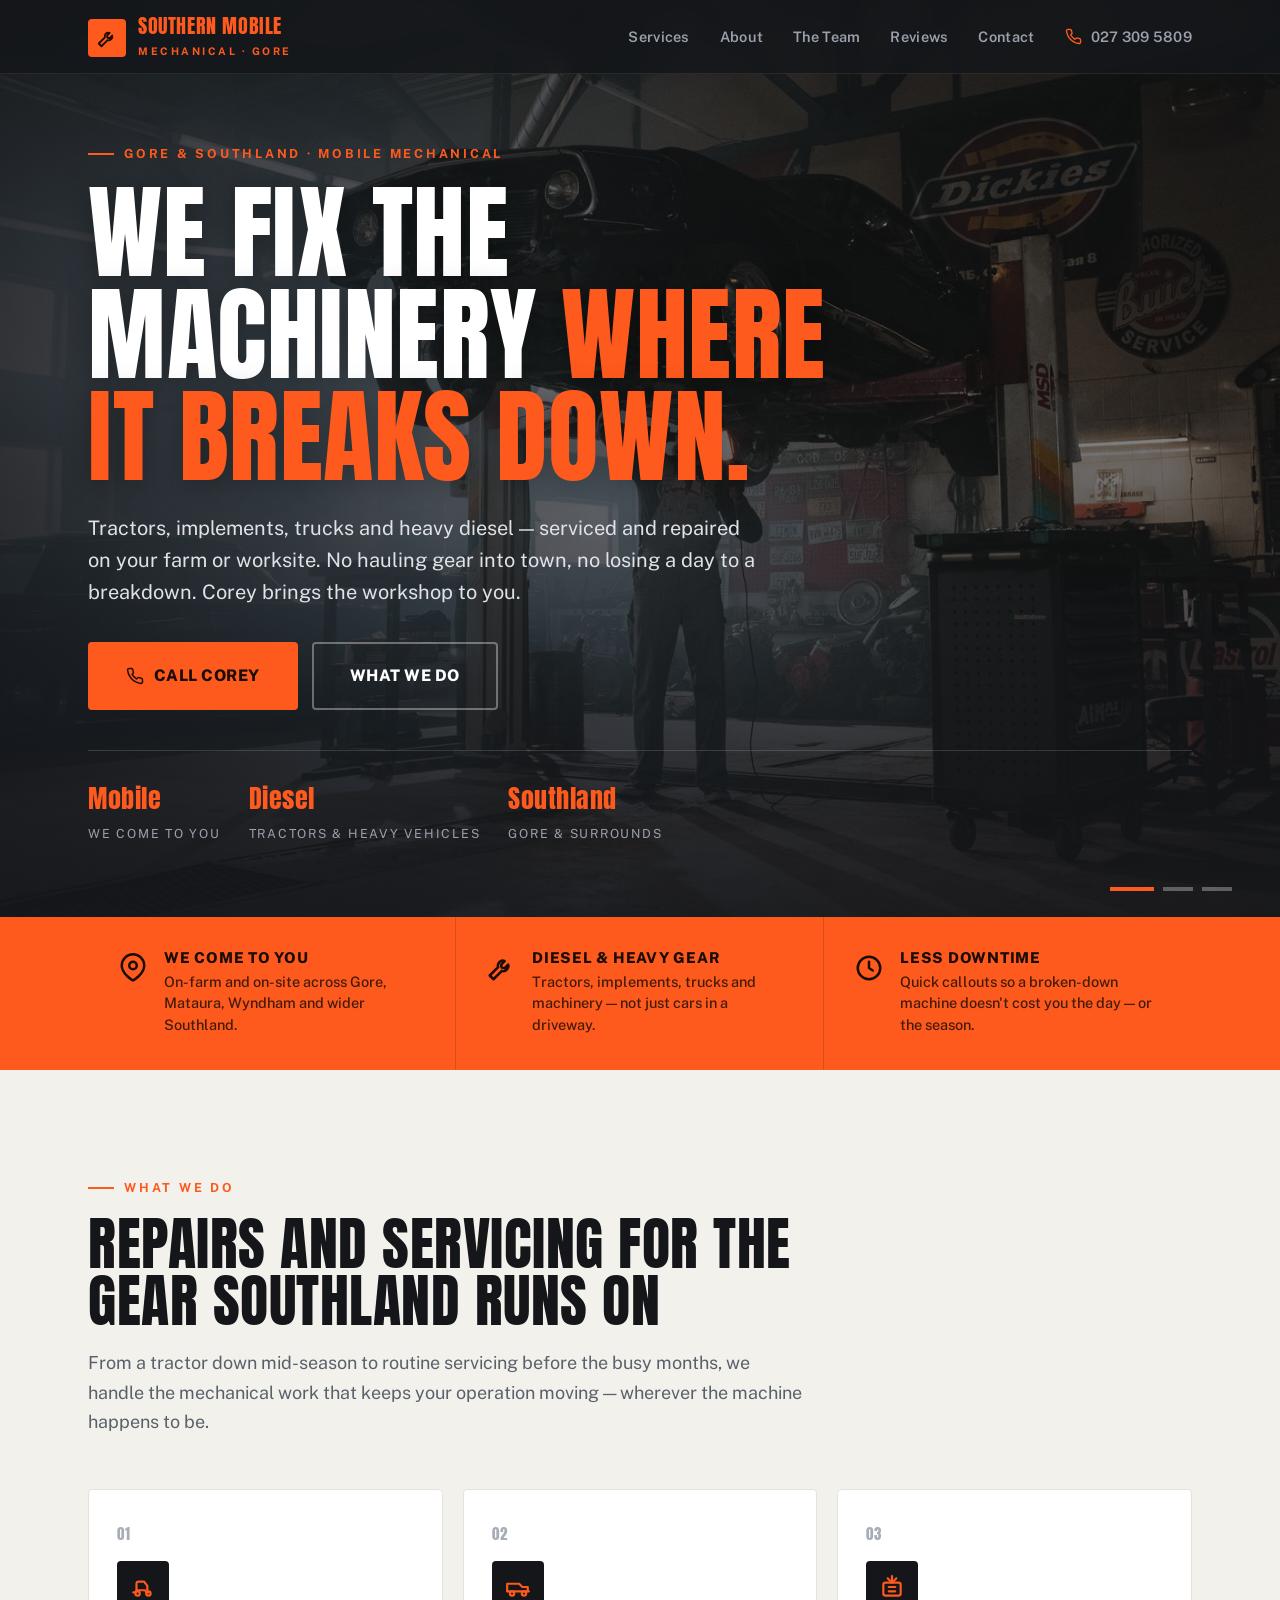
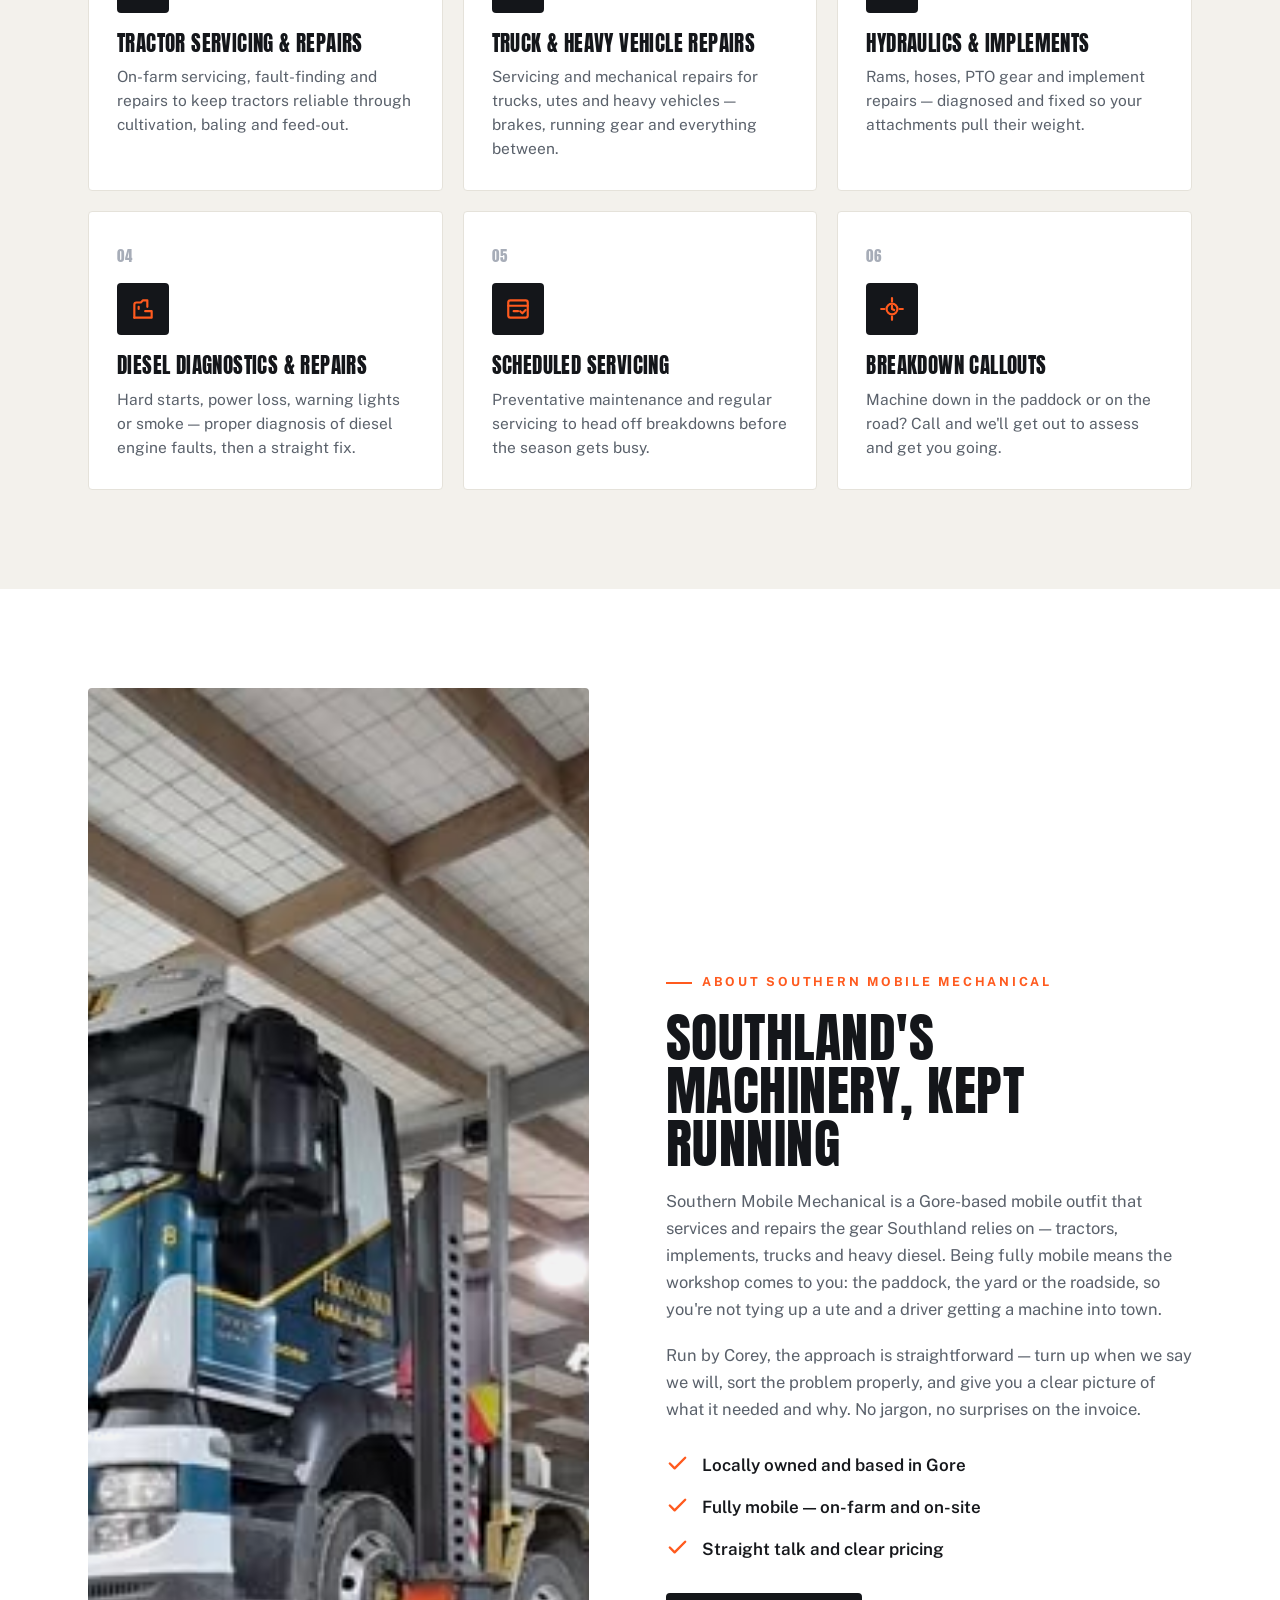
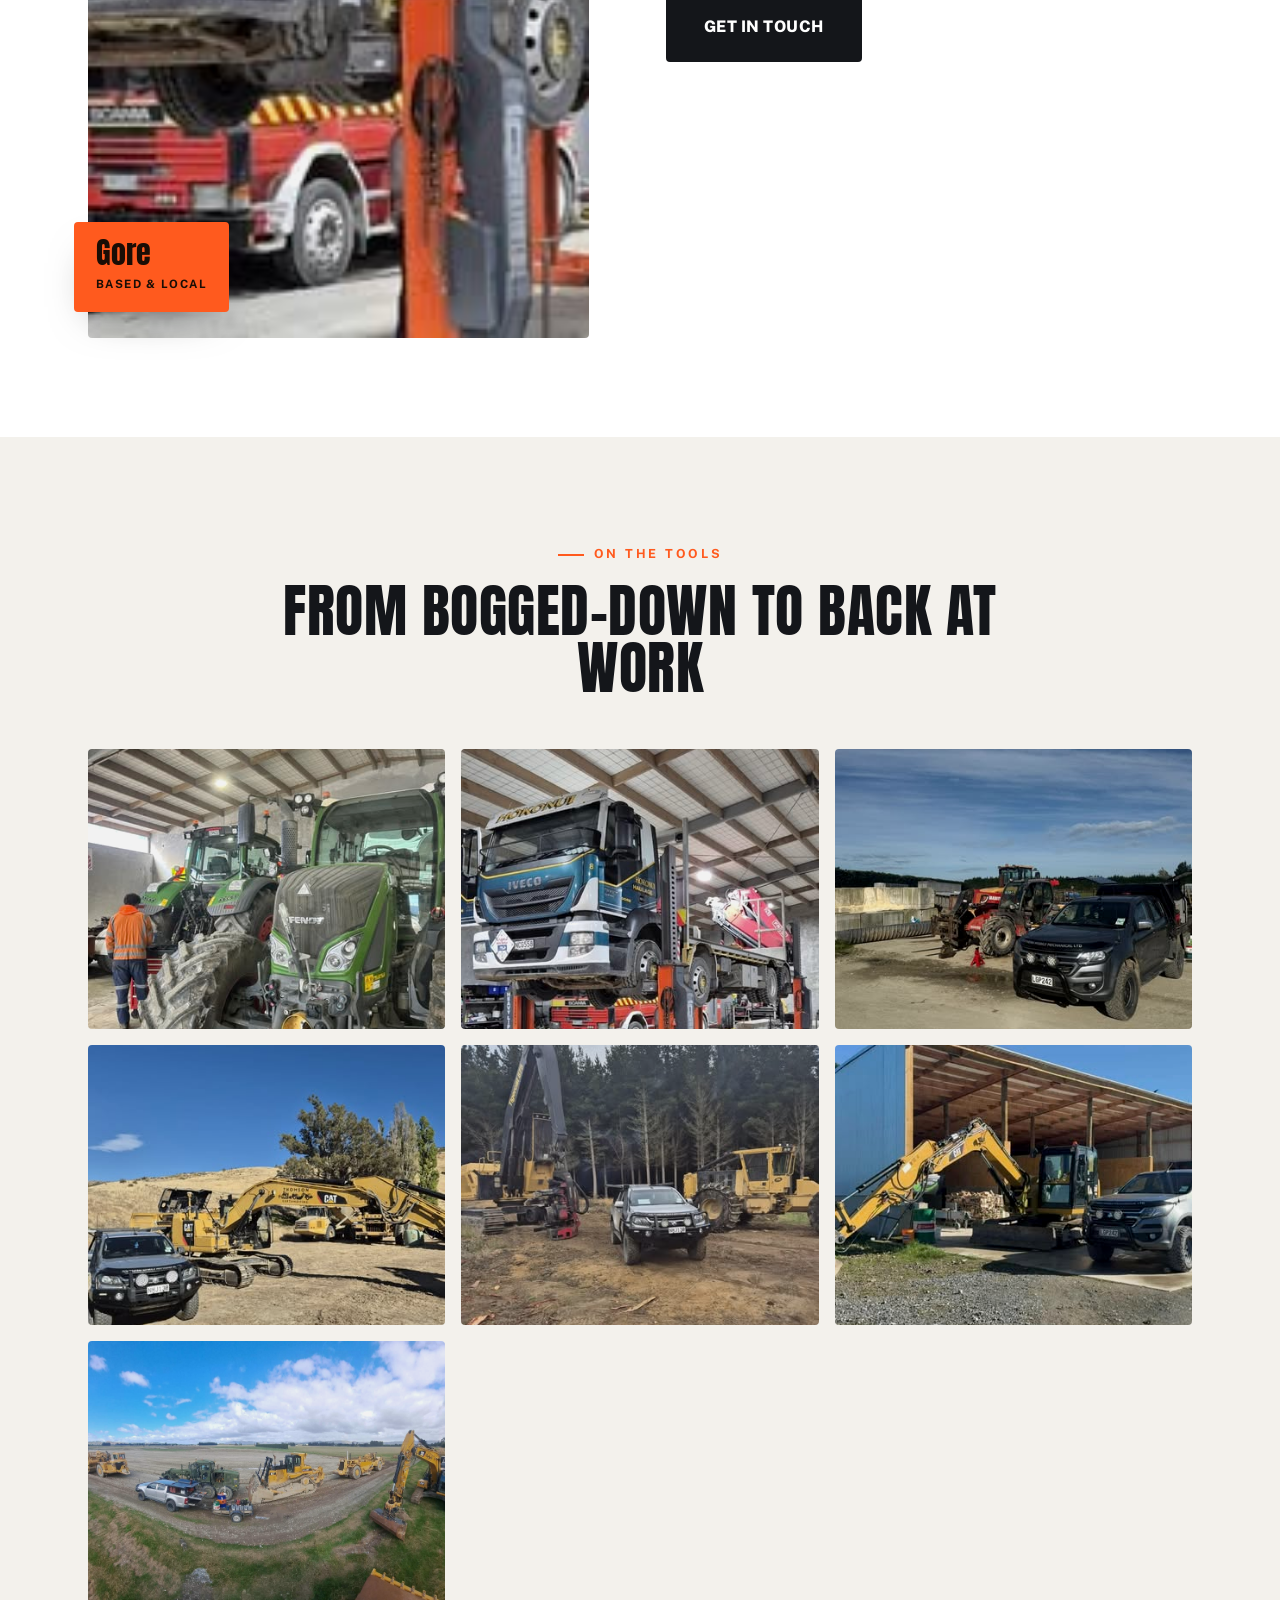
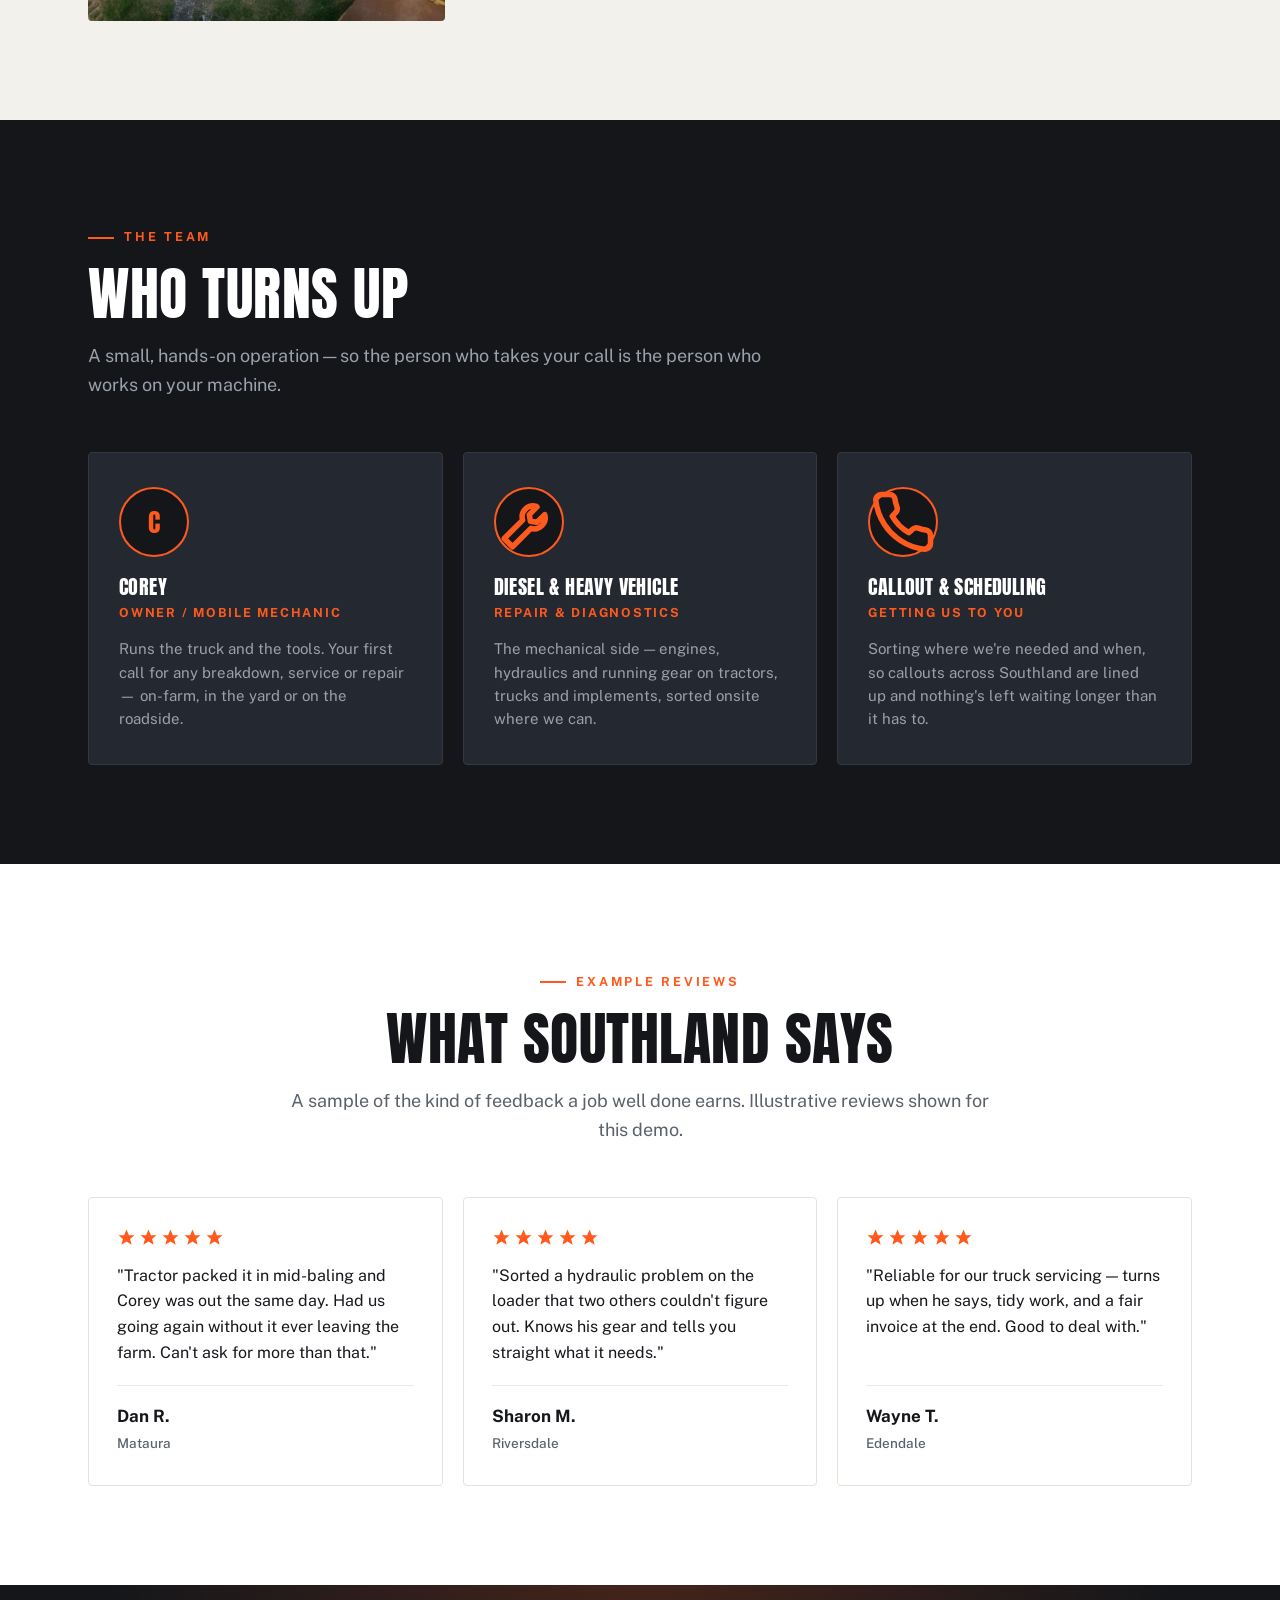
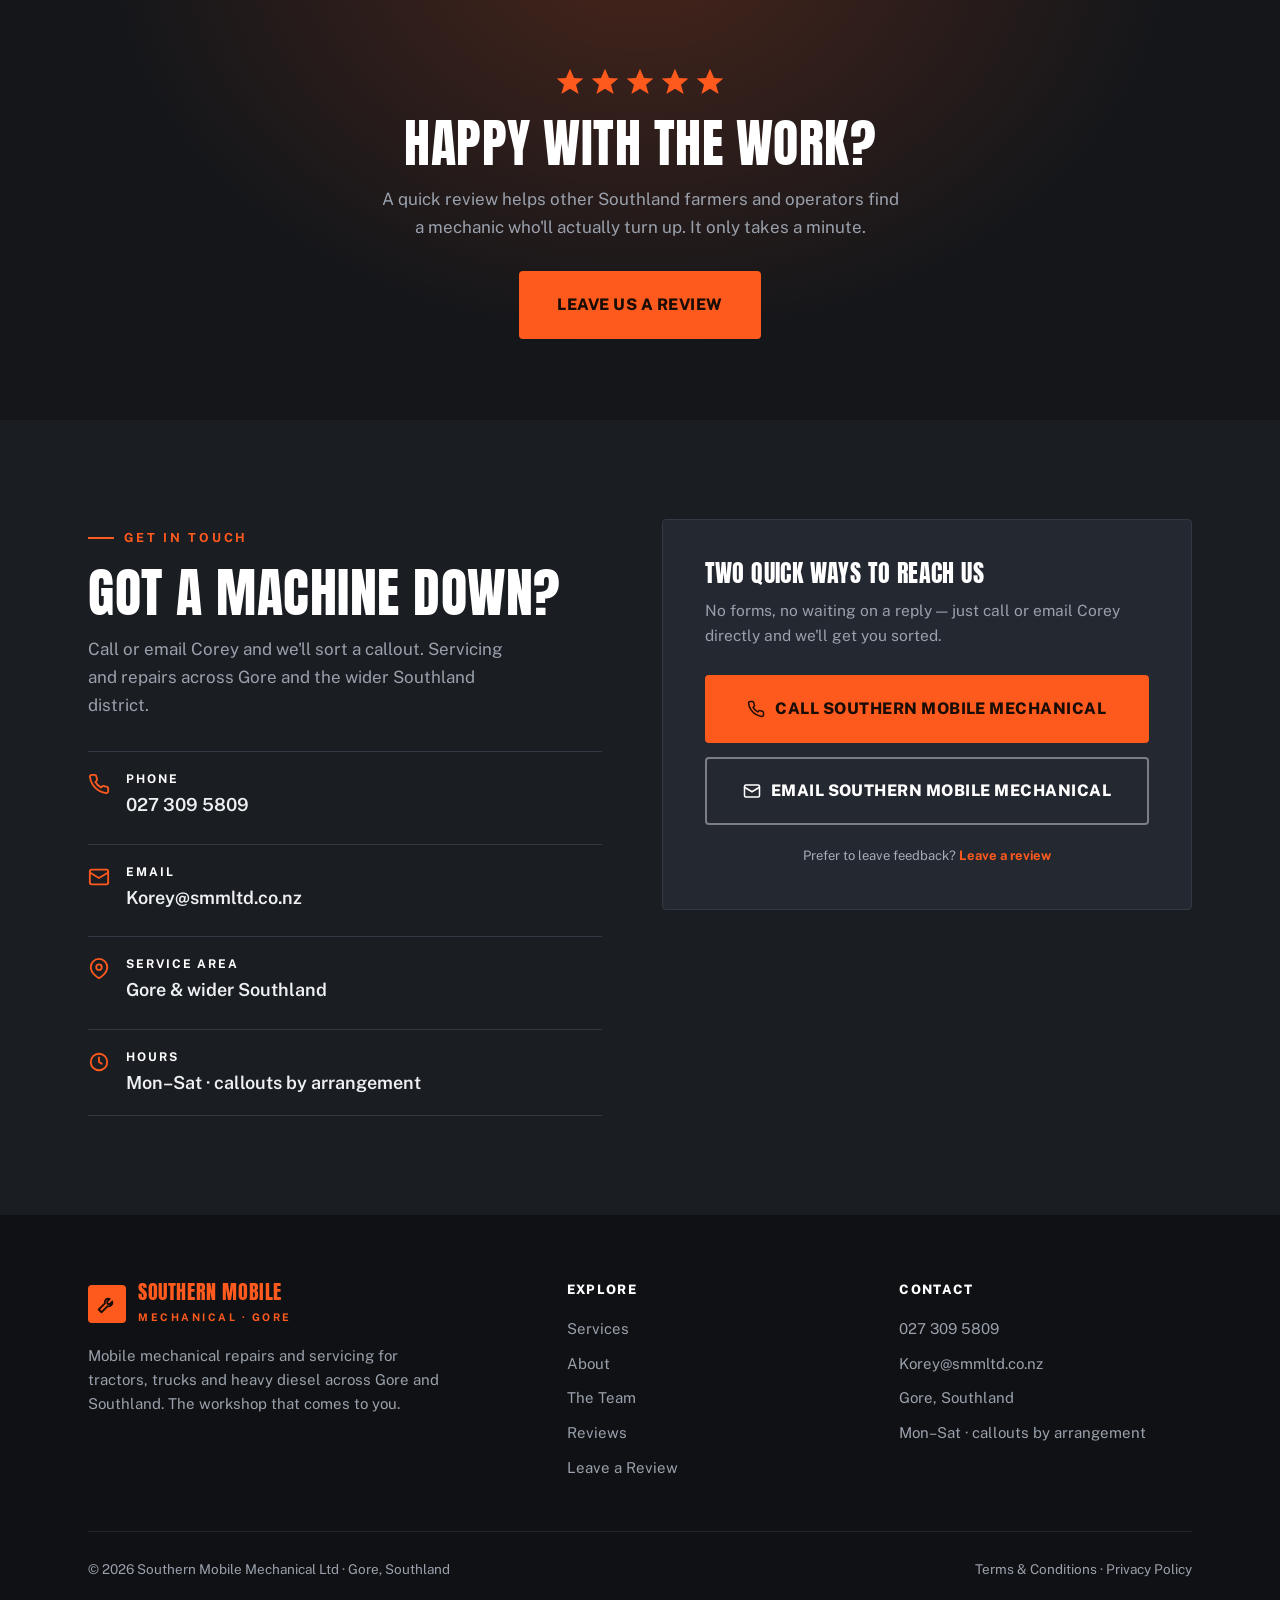
==== commit bdb0c310: "Add 7 real Southern Mobile Mechanical Facebook photos to work gallery Replaced placeholder hero/abou" ====
--- a/index.html
+++ b/index.html
@@ -176,9 +176,13 @@
       <h2>From bogged-down to back at work</h2>
     </div>
     <div class="svc-grid" style="gap:16px">
-      <div class="reveal" style="overflow:hidden;border-radius:var(--radius)"><img src="img/work-1.jpg" alt="Mechanic working under a vehicle on suspension and running gear" width="1000" height="667" loading="lazy" style="width:100%;height:280px;object-fit:cover;filter:var(--img-filter)"></div>
-      <div class="reveal" style="overflow:hidden;border-radius:var(--radius)"><img src="img/work-2.jpg" alt="Diesel engine diagnostics under the bonnet with a work light" width="1000" height="667" loading="lazy" style="width:100%;height:280px;object-fit:cover;filter:var(--img-filter)"></div>
-      <div class="reveal" style="overflow:hidden;border-radius:var(--radius)"><img src="img/work-3.jpg" alt="Close-up of a wheel and brake assembly being checked" width="1000" height="667" loading="lazy" style="width:100%;height:280px;object-fit:cover;filter:var(--img-filter)"></div>
+      <div class="reveal" style="overflow:hidden;border-radius:var(--radius)"><img src="img/work-1.jpg" alt="Fendt tractors in for servicing by Southern Mobile Mechanical" width="1000" height="667" loading="lazy" style="width:100%;height:280px;object-fit:cover;filter:var(--img-filter)"></div>
+      <div class="reveal" style="overflow:hidden;border-radius:var(--radius)"><img src="img/work-2.jpg" alt="Heavy trucks up on the hoist in the SMM workshop" width="1000" height="667" loading="lazy" style="width:100%;height:280px;object-fit:cover;filter:var(--img-filter)"></div>
+      <div class="reveal" style="overflow:hidden;border-radius:var(--radius)"><img src="img/work-3.jpg" alt="On-site telehandler service with the SMM mobile ute" width="1000" height="667" loading="lazy" style="width:100%;height:280px;object-fit:cover;filter:var(--img-filter)"></div>
+      <div class="reveal" style="overflow:hidden;border-radius:var(--radius)"><img src="img/work-4.jpg" alt="CAT excavator serviced on-site in the Southland hills" width="1000" height="667" loading="lazy" style="width:100%;height:280px;object-fit:cover;filter:var(--img-filter)"></div>
+      <div class="reveal" style="overflow:hidden;border-radius:var(--radius)"><img src="img/work-5.jpg" alt="Forestry harvester repaired on-site by Southern Mobile Mechanical" width="1000" height="667" loading="lazy" style="width:100%;height:280px;object-fit:cover;filter:var(--img-filter)"></div>
+      <div class="reveal" style="overflow:hidden;border-radius:var(--radius)"><img src="img/work-6.jpg" alt="Digger and SMM ute at a rural worksite" width="1000" height="667" loading="lazy" style="width:100%;height:280px;object-fit:cover;filter:var(--img-filter)"></div>
+      <div class="reveal" style="overflow:hidden;border-radius:var(--radius)"><img src="img/work-7.jpg" alt="Fleet of earthmoving machinery serviced by SMM on a Southland farm" width="1000" height="667" loading="lazy" style="width:100%;height:280px;object-fit:cover;filter:var(--img-filter)"></div>
     </div>
   </div>
 </section>
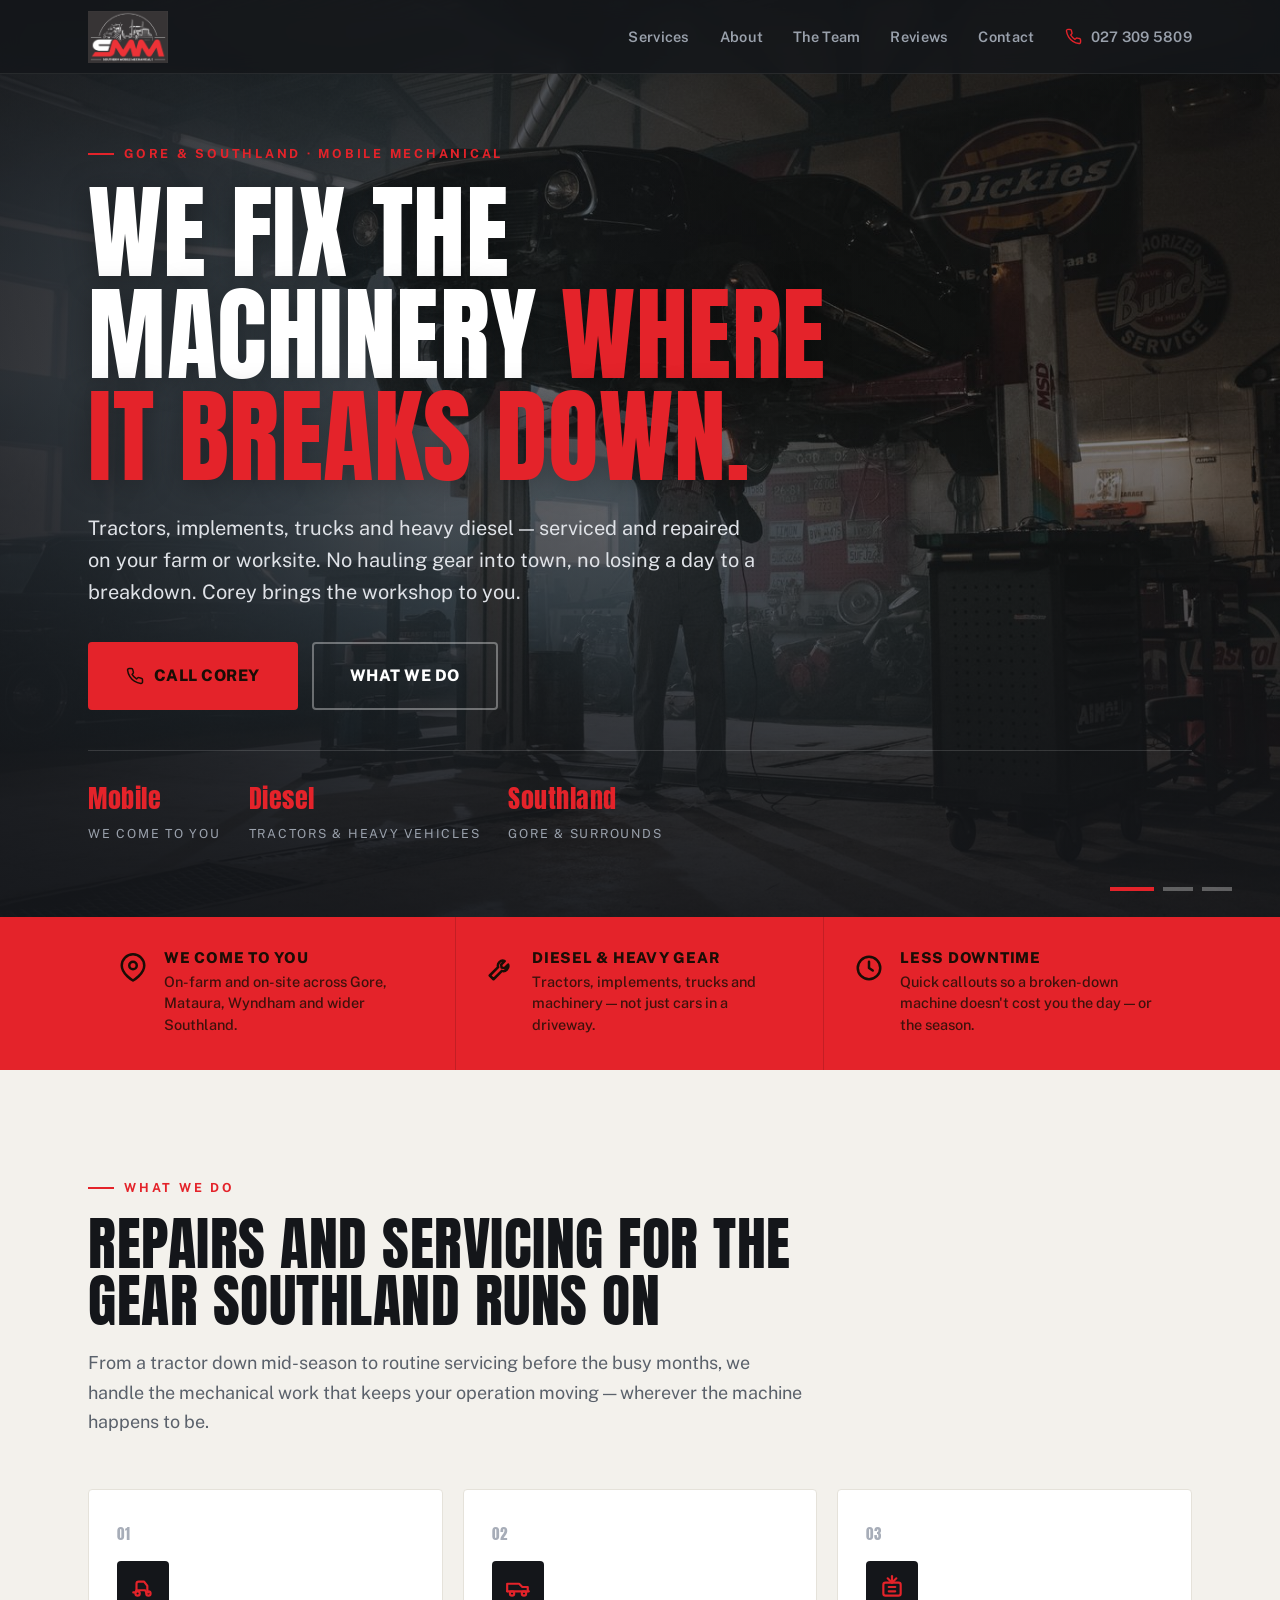
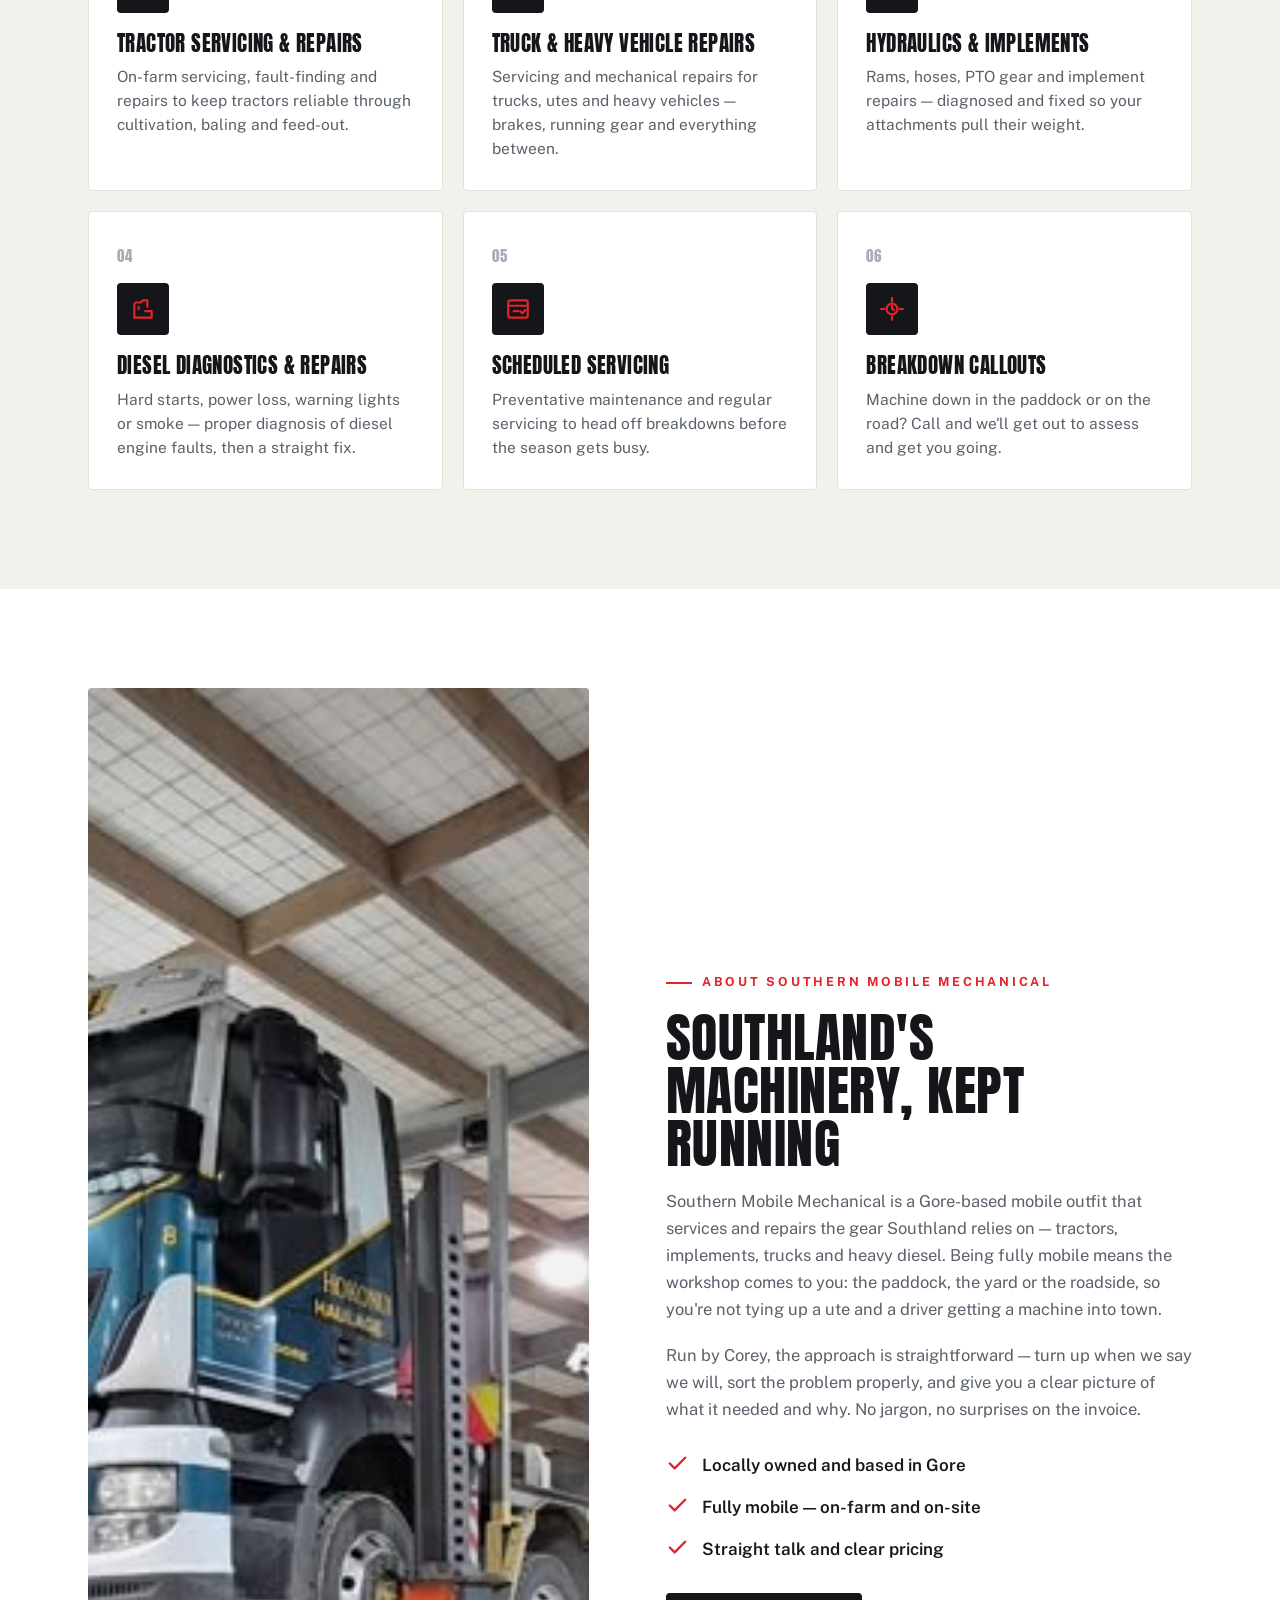
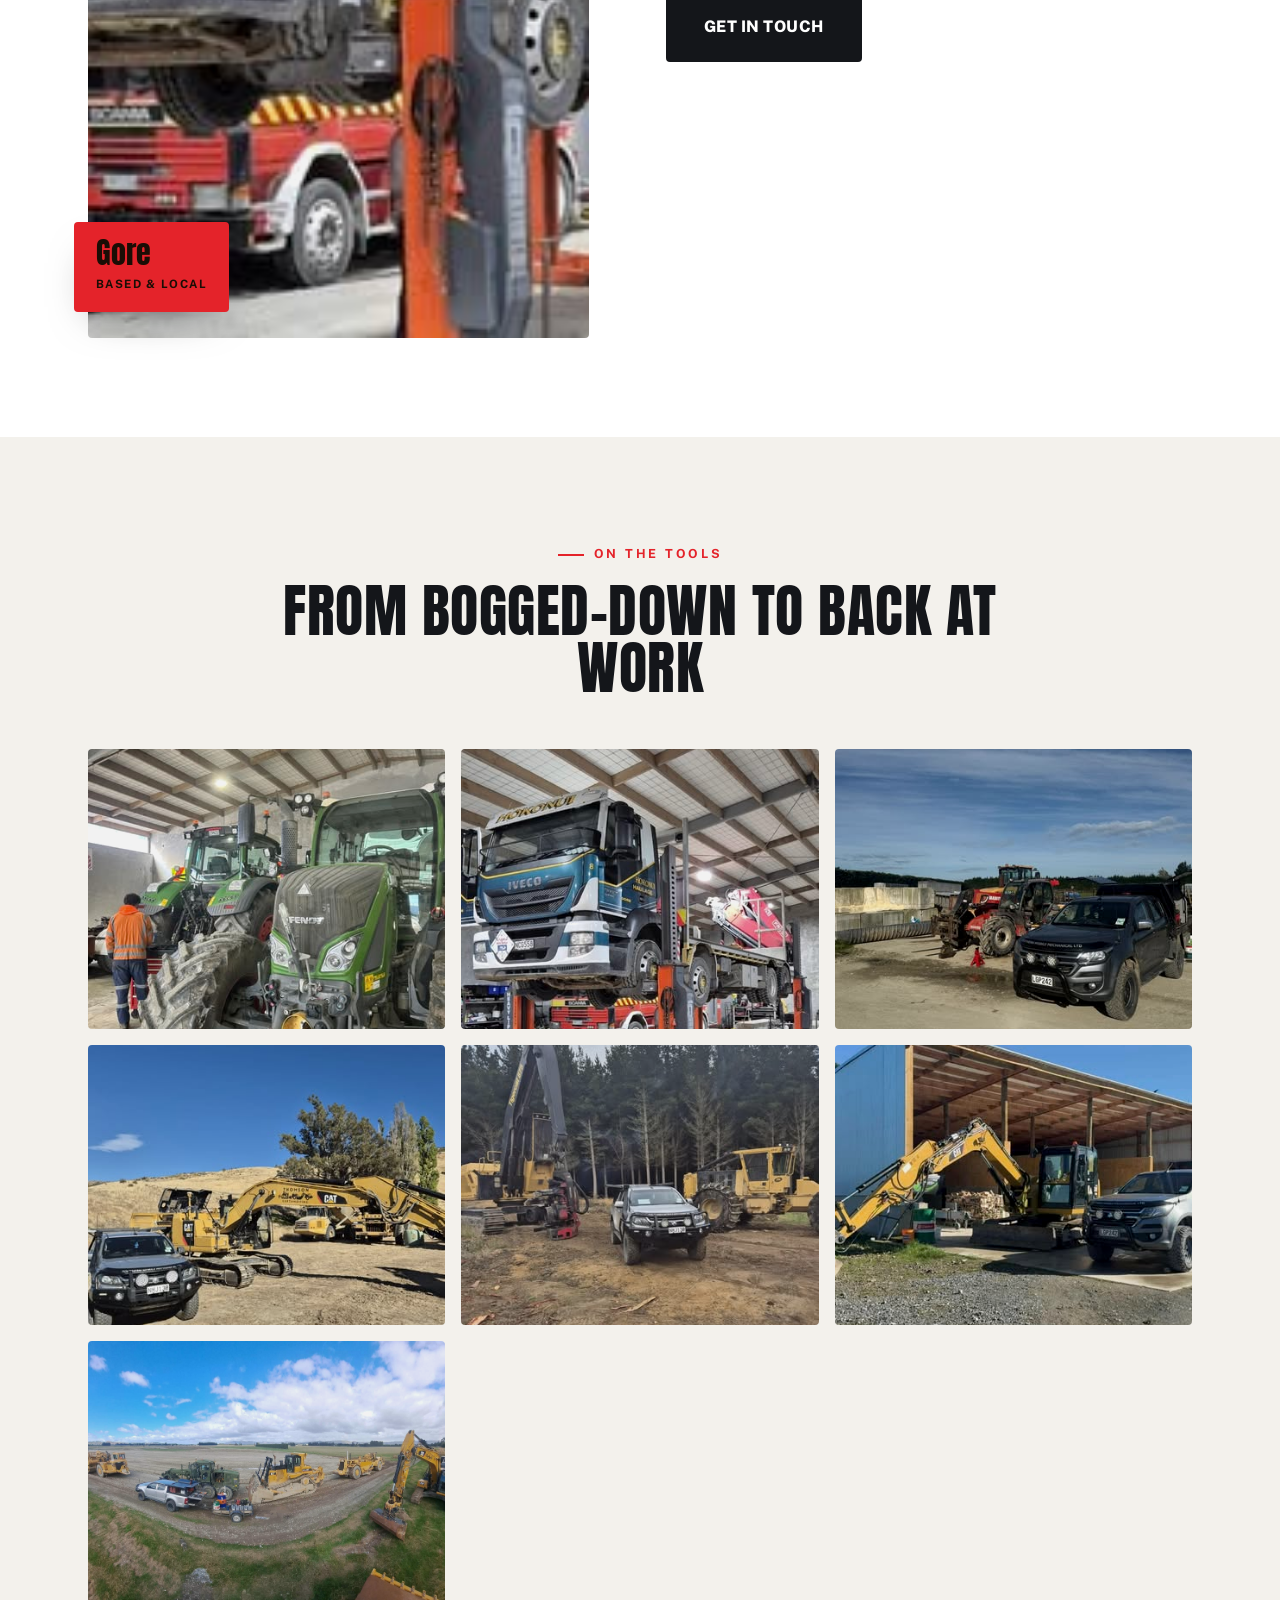
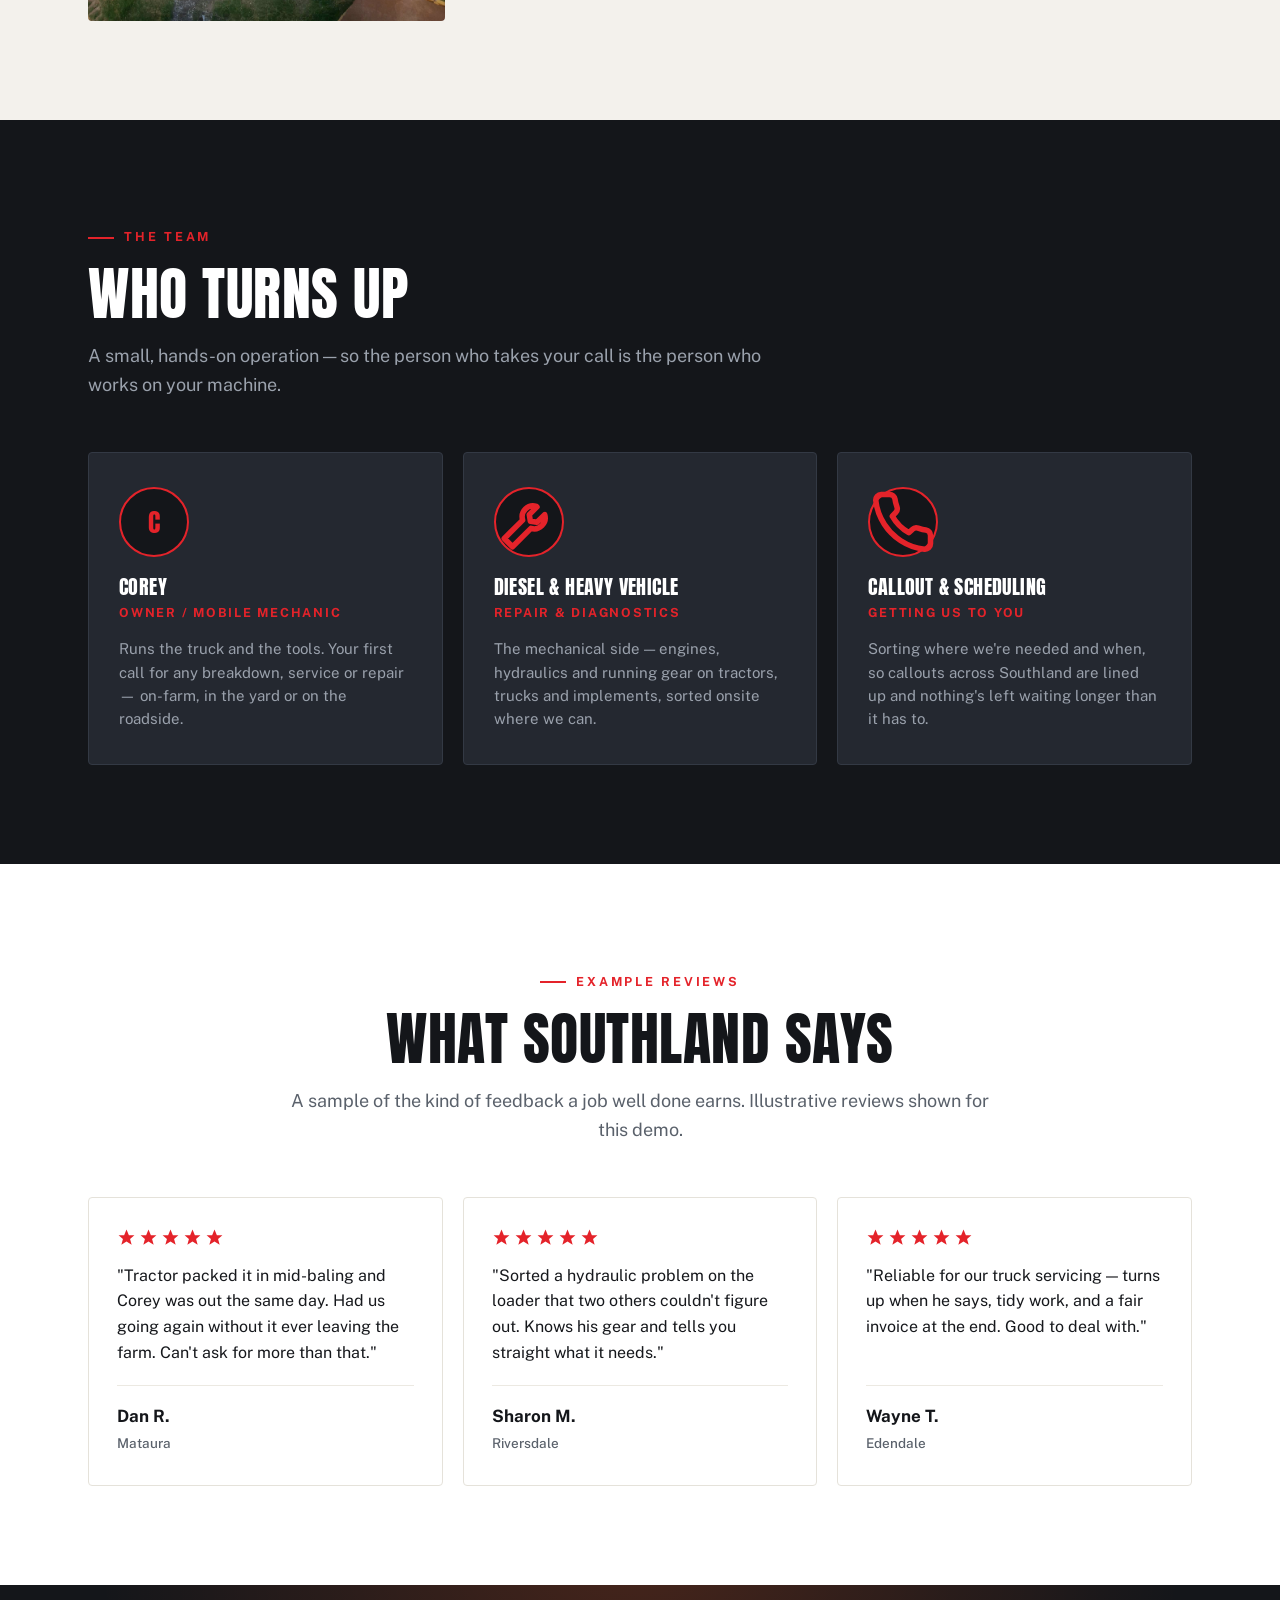
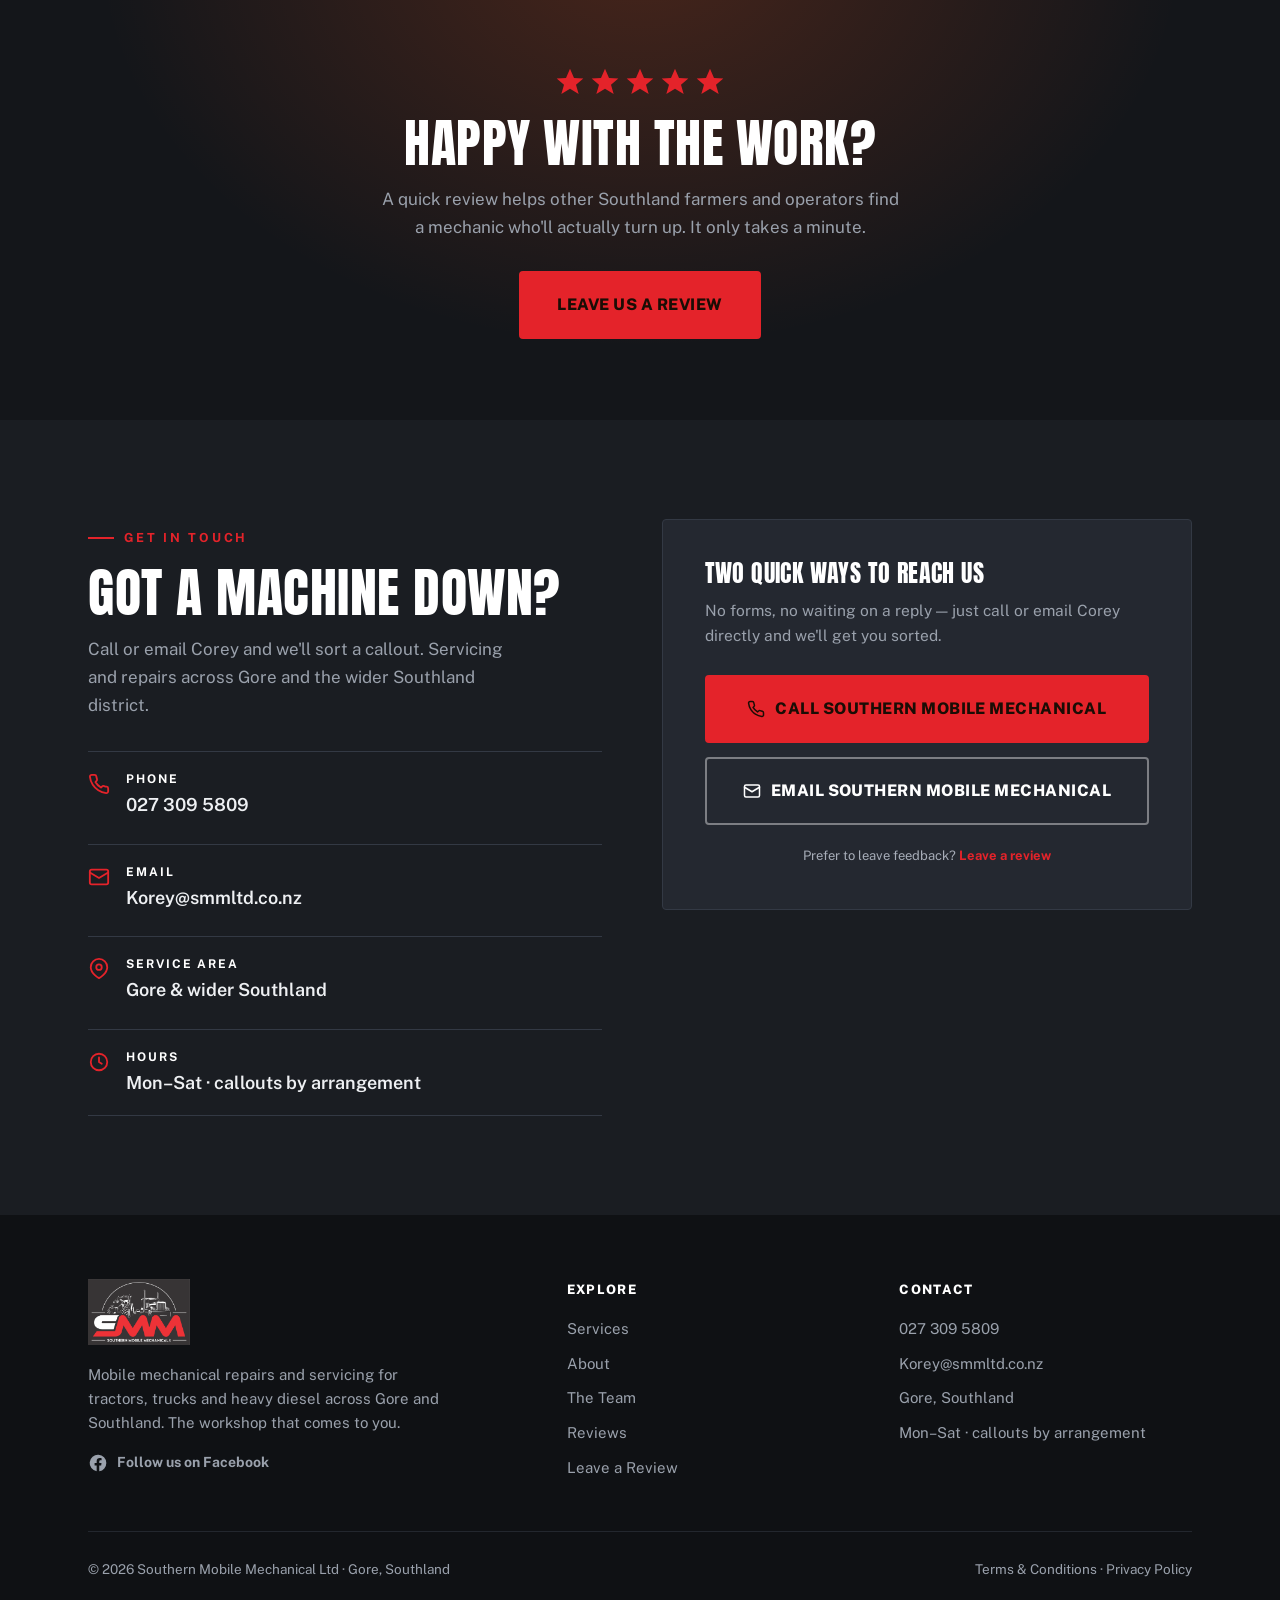
==== commit 565708df: "Use SMM logo in brand + add Facebook link Replace the placeholder SVG mark with the real logo in the" ====
--- a/index.html
+++ b/index.html
@@ -33,8 +33,7 @@
 <nav class="nav" id="nav">
   <div class="wrap">
     <a href="index.html" class="brand">
-      <span class="mark"><svg viewBox="0 0 24 24" fill="none" stroke="#1a0d05" stroke-width="2" stroke-linecap="round" stroke-linejoin="round"><path d="M14.7 6.3a4 4 0 0 0-5 5L3 18l3 3 6.7-6.7a4 4 0 0 0 5-5l-2.8 2.8-2.4-.4-.4-2.4 2.8-2.8z"/></svg></span>
-      <span><b>Southern Mobile</b><span>Mechanical · Gore</span></span>
+      <img src="img/logo.png" alt="Southern Mobile Mechanical Ltd" class="brand-logo">
     </a>
     <button class="nav-toggle" id="navToggle" aria-label="Menu">
       <svg viewBox="0 0 24 24" fill="none" stroke="currentColor" stroke-width="2" stroke-linecap="round"><line x1="3" y1="6" x2="21" y2="6"/><line x1="3" y1="12" x2="21" y2="12"/><line x1="3" y1="18" x2="21" y2="18"/></svg>
@@ -322,10 +321,10 @@
     <div class="foot-top">
       <div>
         <a href="index.html" class="brand">
-          <span class="mark"><svg viewBox="0 0 24 24" fill="none" stroke="#1a0d05" stroke-width="2" stroke-linecap="round" stroke-linejoin="round"><path d="M14.7 6.3a4 4 0 0 0-5 5L3 18l3 3 6.7-6.7a4 4 0 0 0 5-5l-2.8 2.8-2.4-.4-.4-2.4 2.8-2.8z"/></svg></span>
-          <span><b>Southern Mobile</b><span>Mechanical · Gore</span></span>
+          <img src="img/logo.png" alt="Southern Mobile Mechanical Ltd" class="brand-logo">
         </a>
         <p class="foot-blurb">Mobile mechanical repairs and servicing for tractors, trucks and heavy diesel across Gore and Southland. The workshop that comes to you.</p>
+        <a href="https://www.facebook.com/SMMLTD2021/" target="_blank" rel="noopener" class="foot-social" aria-label="Southern Mobile Mechanical on Facebook"><svg viewBox="0 0 24 24" fill="currentColor"><path d="M22 12a10 10 0 1 0-11.6 9.9v-7H7.9V12h2.5V9.8c0-2.5 1.5-3.8 3.7-3.8 1.1 0 2.2.2 2.2.2v2.4h-1.2c-1.2 0-1.6.8-1.6 1.5V12h2.7l-.4 2.9h-2.3v7A10 10 0 0 0 22 12z"/></svg>Follow us on Facebook</a>
       </div>
       <div class="foot-col">
         <h4>Explore</h4>
--- a/styles.css
+++ b/styles.css
@@ -1,5 +1,5 @@
 /* Southern Mobile Mechanical Ltd — Industrial theme
-   Fonts: Anton (display) + Public Sans (body) | Accent: safety orange */
+   Fonts: Anton (display) + Public Sans (body) | Accent: SMM logo red */
 
 :root{
   --ink:#14161a;
@@ -8,8 +8,8 @@
   --steel-line:#333944;
   --bone:#f3f1ec;
   --paper:#ffffff;
-  --accent:#ff5a1e;
-  --accent-deep:#e24810;
+  --accent:#e4232a;
+  --accent-deep:#bf1a20;
   --text:#16181c;
   --muted:#5a616b;
   --muted-light:#a7adb8;
@@ -90,6 +90,11 @@
 .brand .mark svg{width:22px;height:22px}
 .brand b{font-family:"Anton";font-weight:400;font-size:20px;letter-spacing:.6px;text-transform:uppercase;line-height:1}
 .brand span{display:block;font-size:10.5px;letter-spacing:.24em;color:var(--accent);font-weight:700;text-transform:uppercase;margin-top:3px}
+.brand-logo{height:52px;width:auto;display:block}
+.foot .brand-logo{height:66px}
+.foot-social{display:inline-flex;align-items:center;gap:9px;margin-top:16px;color:var(--on-dark-muted);font-weight:700;font-size:14px;transition:color .2s}
+.foot-social:hover{color:var(--accent)}
+.foot-social svg{width:20px;height:20px}
 .nav-links{display:flex;align-items:center;gap:30px}
 .nav-links a{color:var(--on-dark-muted);font-weight:600;font-size:14.5px;letter-spacing:.02em;transition:color .2s}
 .nav-links a:hover{color:#fff}
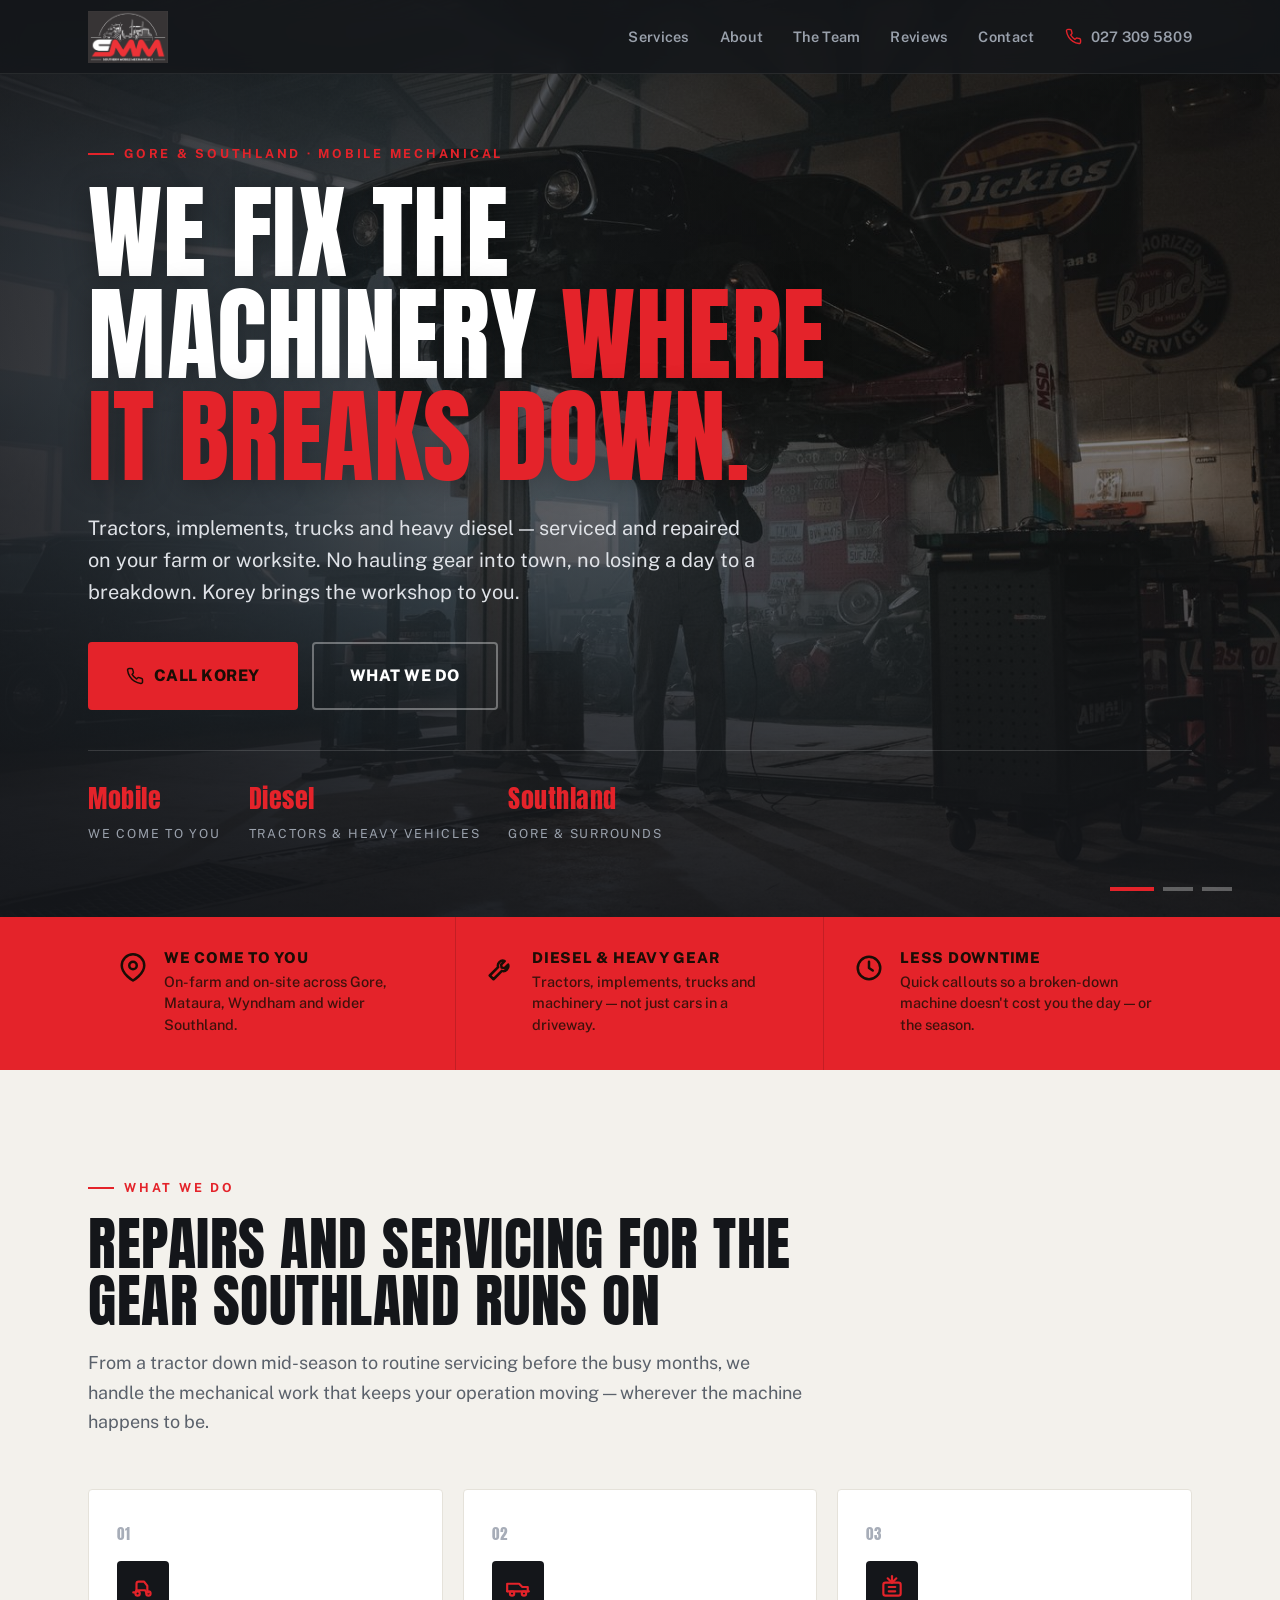
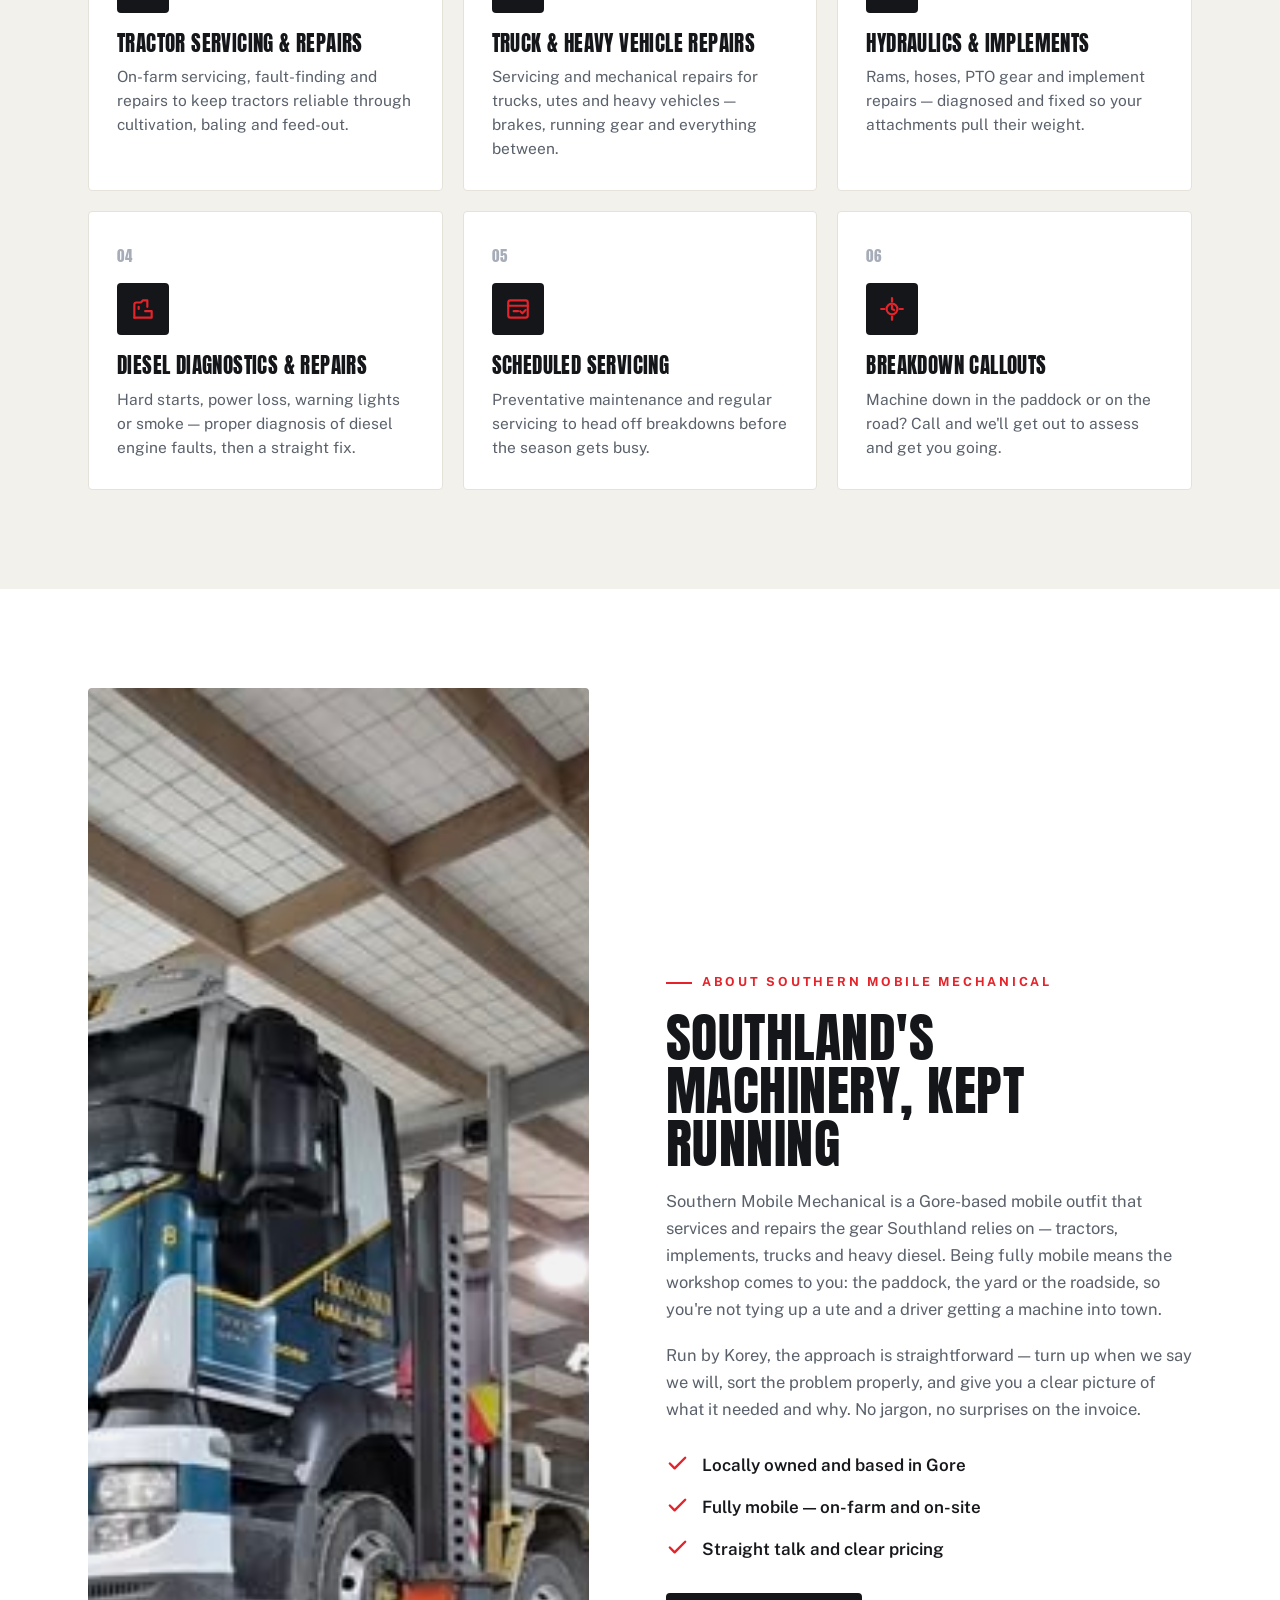
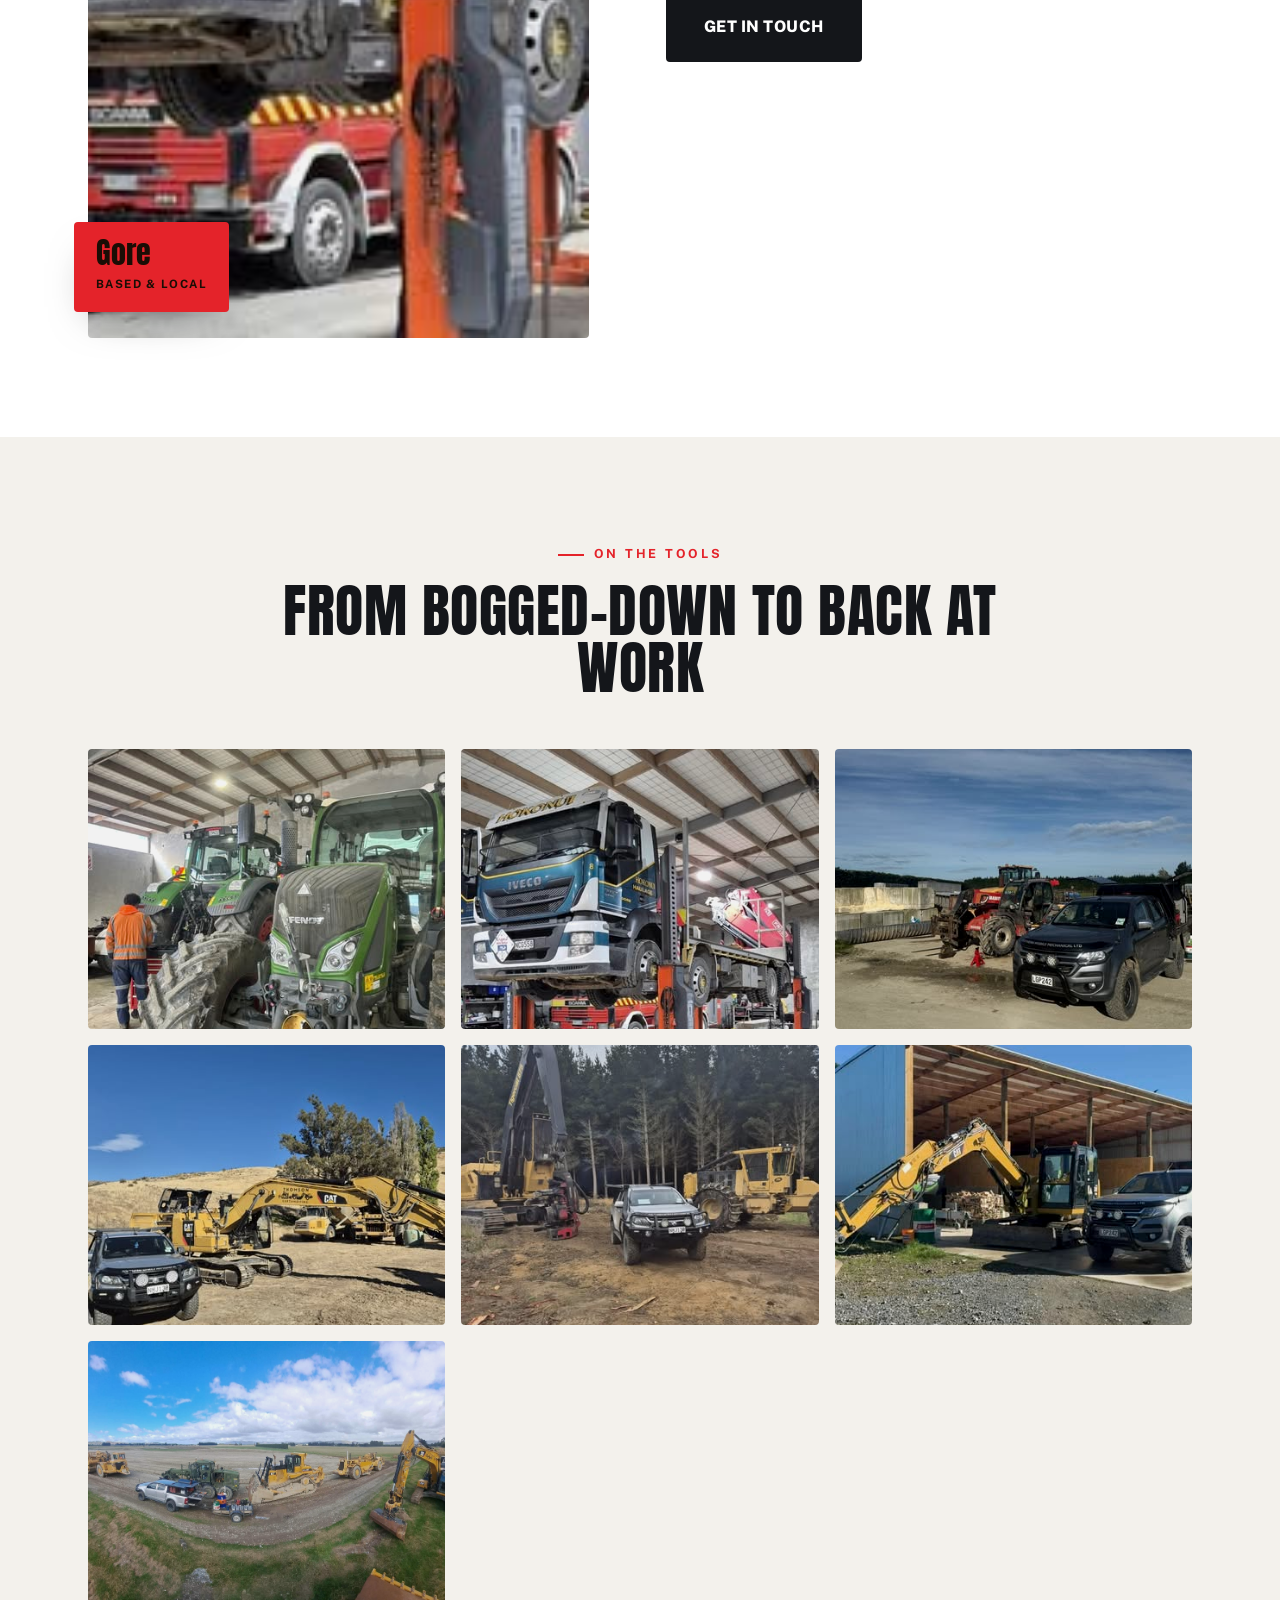
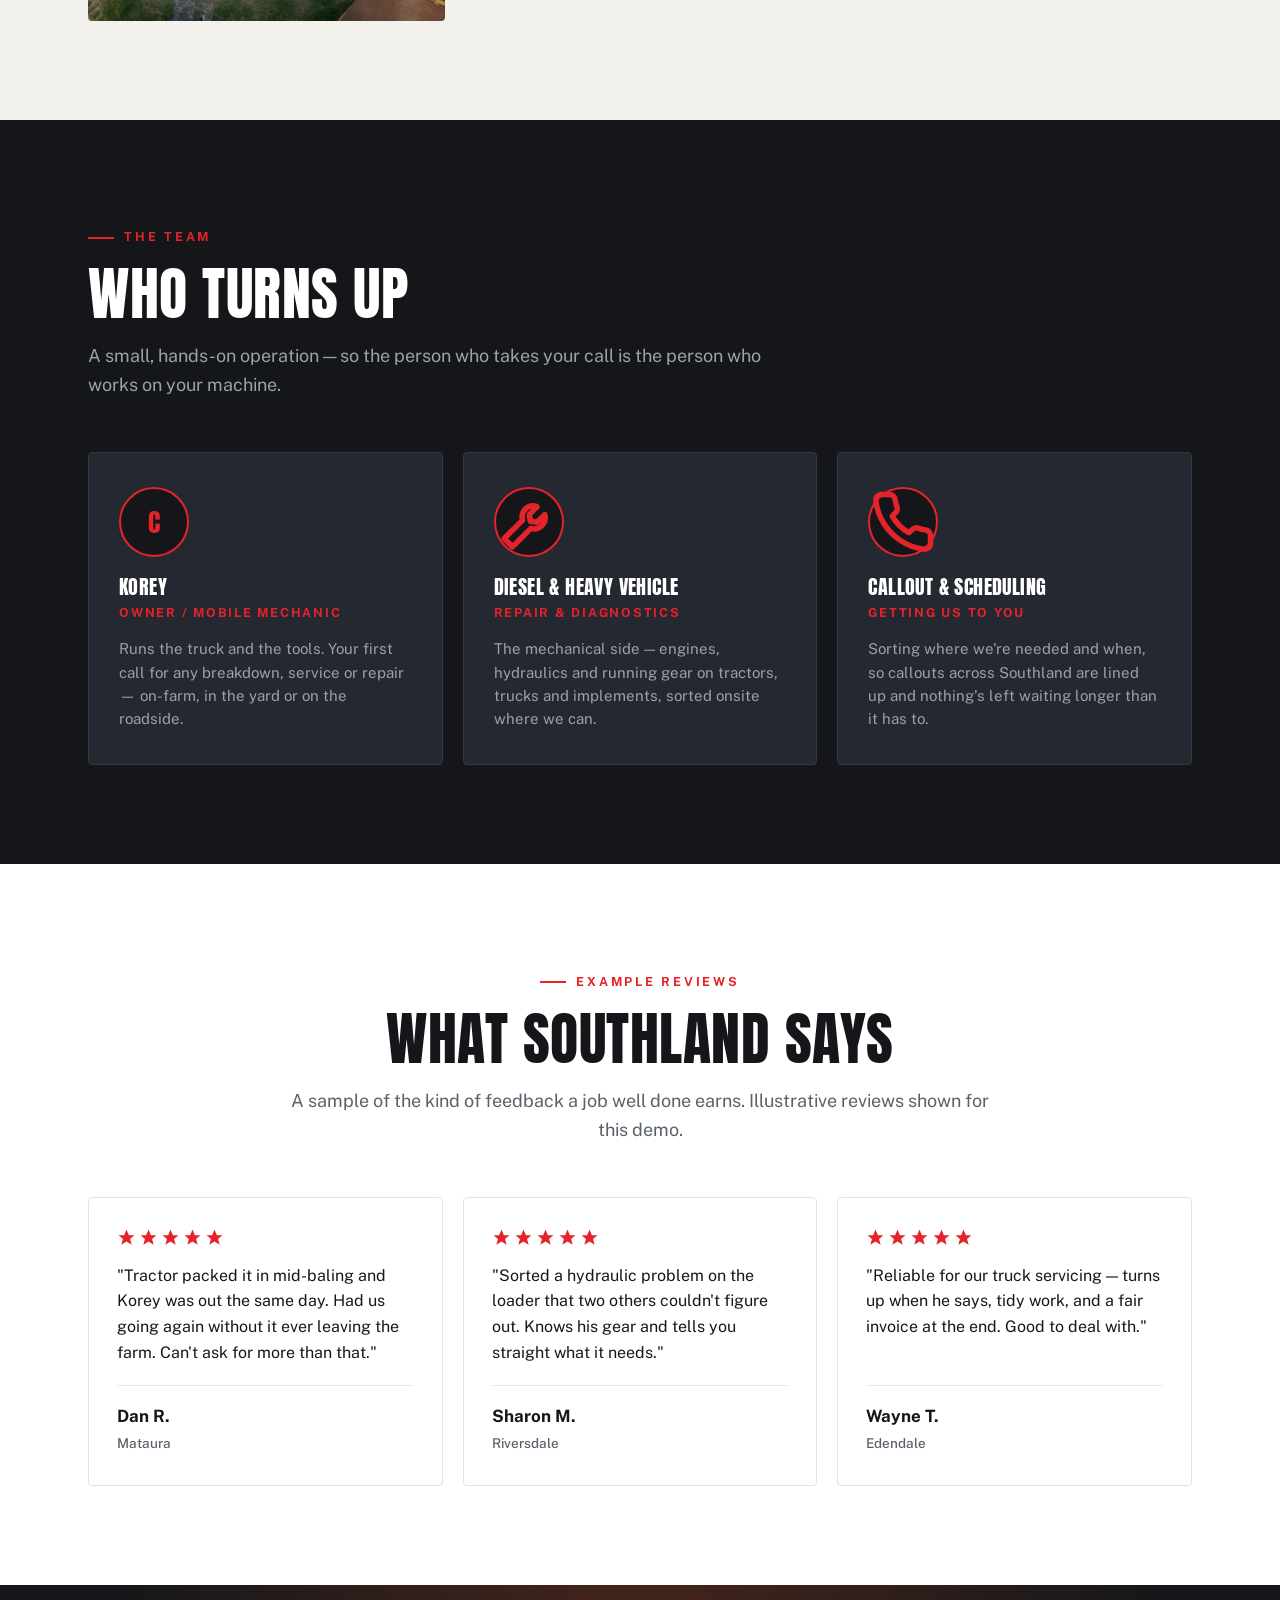
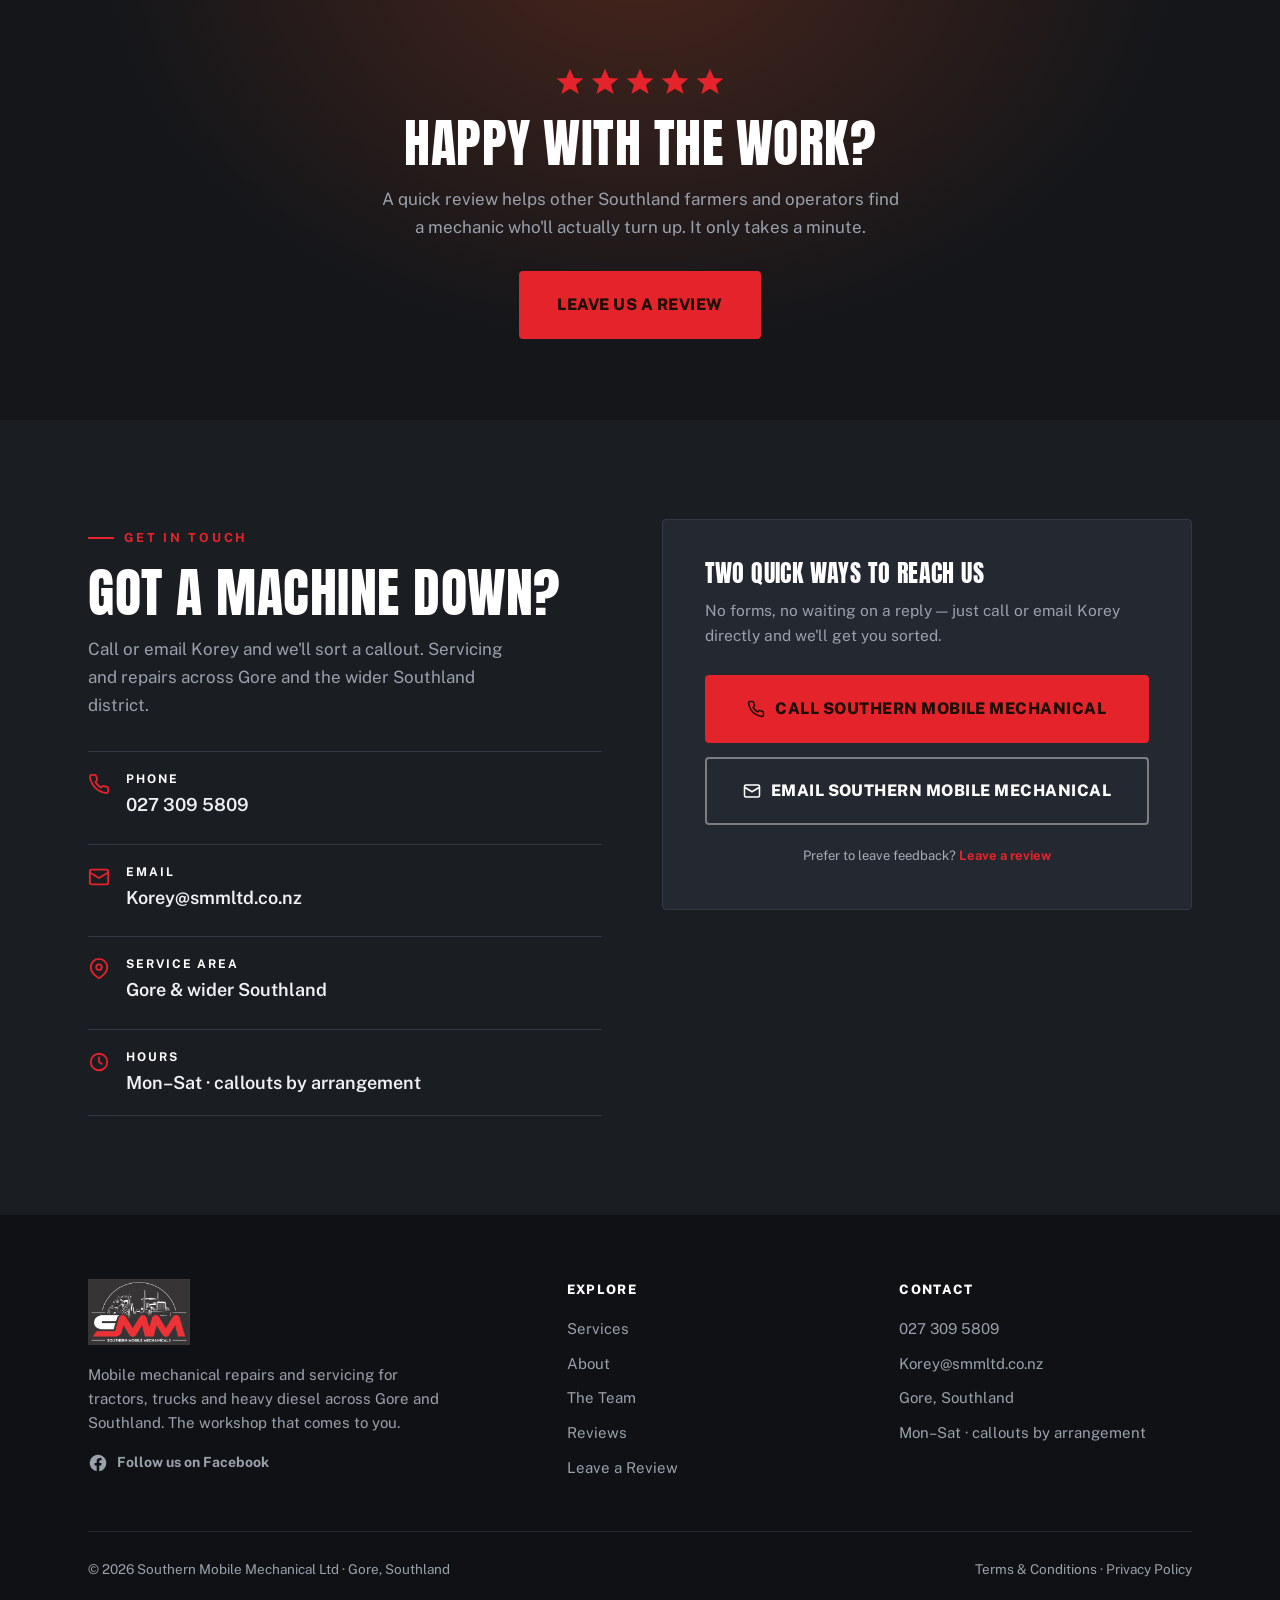
==== commit 258491e0: "Fix name spelling: Corey -> Korey His name is Korey (matches the email Korey@smmltd.co.nz)." ====
--- a/index.html
+++ b/index.html
@@ -4,7 +4,7 @@
 <meta charset="UTF-8">
 <meta name="viewport" content="width=device-width, initial-scale=1">
 <title>Southern Mobile Mechanical Ltd | Mobile Mechanic, Gore &amp; Southland</title>
-<meta name="description" content="Mobile mechanical repairs and servicing across Gore and Southland — tractors, implements, trucks and heavy diesel, fixed on your farm or worksite. Call Corey to get us out.">
+<meta name="description" content="Mobile mechanical repairs and servicing across Gore and Southland — tractors, implements, trucks and heavy diesel, fixed on your farm or worksite. Call Korey to get us out.">
 <link rel="icon" href="favicon.svg" type="image/svg+xml">
 <meta property="og:title" content="Southern Mobile Mechanical Ltd | Mobile Mechanic, Gore &amp; Southland">
 <meta property="og:description" content="Tractors, implements, trucks and heavy diesel — serviced and repaired on your farm or worksite across Southland.">
@@ -60,9 +60,9 @@
   <div class="wrap hero-inner">
     <span class="eyebrow">Gore &amp; Southland · Mobile Mechanical</span>
     <h1>We fix the machinery <em>where it breaks down.</em></h1>
-    <p class="lead">Tractors, implements, trucks and heavy diesel — serviced and repaired on your farm or worksite. No hauling gear into town, no losing a day to a breakdown. Corey brings the workshop to you.</p>
+    <p class="lead">Tractors, implements, trucks and heavy diesel — serviced and repaired on your farm or worksite. No hauling gear into town, no losing a day to a breakdown. Korey brings the workshop to you.</p>
     <div class="hero-cta">
-      <a href="tel:+64273095809" class="btn btn-primary btn-lg"><svg viewBox="0 0 24 24" fill="none" stroke="currentColor" stroke-width="2" stroke-linecap="round" stroke-linejoin="round"><path d="M22 16.9v3a2 2 0 0 1-2.2 2 19.8 19.8 0 0 1-8.6-3.1 19.5 19.5 0 0 1-6-6 19.8 19.8 0 0 1-3.1-8.6A2 2 0 0 1 4.1 2h3a2 2 0 0 1 2 1.7c.1 1 .4 1.9.7 2.8a2 2 0 0 1-.5 2.1L8.1 9.9a16 16 0 0 0 6 6l1.3-1.2a2 2 0 0 1 2.1-.5c.9.3 1.8.6 2.8.7a2 2 0 0 1 1.7 2z"/></svg>Call Corey</a>
+      <a href="tel:+64273095809" class="btn btn-primary btn-lg"><svg viewBox="0 0 24 24" fill="none" stroke="currentColor" stroke-width="2" stroke-linecap="round" stroke-linejoin="round"><path d="M22 16.9v3a2 2 0 0 1-2.2 2 19.8 19.8 0 0 1-8.6-3.1 19.5 19.5 0 0 1-6-6 19.8 19.8 0 0 1-3.1-8.6A2 2 0 0 1 4.1 2h3a2 2 0 0 1 2 1.7c.1 1 .4 1.9.7 2.8a2 2 0 0 1-.5 2.1L8.1 9.9a16 16 0 0 0 6 6l1.3-1.2a2 2 0 0 1 2.1-.5c.9.3 1.8.6 2.8.7a2 2 0 0 1 1.7 2z"/></svg>Call Korey</a>
       <a href="#services" class="btn btn-ghost btn-lg">What we do</a>
     </div>
     <div class="hero-meta">
@@ -156,7 +156,7 @@
       <span class="eyebrow">About Southern Mobile Mechanical</span>
       <h2>Southland's machinery, kept running</h2>
       <p>Southern Mobile Mechanical is a Gore-based mobile outfit that services and repairs the gear Southland relies on — tractors, implements, trucks and heavy diesel. Being fully mobile means the workshop comes to you: the paddock, the yard or the roadside, so you're not tying up a ute and a driver getting a machine into town.</p>
-      <p>Run by Corey, the approach is straightforward — turn up when we say we will, sort the problem properly, and give you a clear picture of what it needed and why. No jargon, no surprises on the invoice.</p>
+      <p>Run by Korey, the approach is straightforward — turn up when we say we will, sort the problem properly, and give you a clear picture of what it needed and why. No jargon, no surprises on the invoice.</p>
       <ul class="checklist">
         <li><svg viewBox="0 0 24 24" fill="none" stroke="currentColor" stroke-width="2.5" stroke-linecap="round" stroke-linejoin="round"><polyline points="20 6 9 17 4 12"/></svg>Locally owned and based in Gore</li>
         <li><svg viewBox="0 0 24 24" fill="none" stroke="currentColor" stroke-width="2.5" stroke-linecap="round" stroke-linejoin="round"><polyline points="20 6 9 17 4 12"/></svg>Fully mobile — on-farm and on-site</li>
@@ -197,7 +197,7 @@
     <div class="crew-grid">
       <article class="crew-card reveal">
         <div class="avatar">C</div>
-        <h3>Corey</h3>
+        <h3>Korey</h3>
         <div class="role">Owner / Mobile Mechanic</div>
         <p>Runs the truck and the tools. Your first call for any breakdown, service or repair — on-farm, in the yard or on the roadside.</p>
       </article>
@@ -234,7 +234,7 @@
           <svg viewBox="0 0 24 24" fill="currentColor"><polygon points="12 2 15 9 22 9.3 16.5 14 18.5 21 12 17 5.5 21 7.5 14 2 9.3 9 9"/></svg>
           <svg viewBox="0 0 24 24" fill="currentColor"><polygon points="12 2 15 9 22 9.3 16.5 14 18.5 21 12 17 5.5 21 7.5 14 2 9.3 9 9"/></svg>
         </div>
-        <p>"Tractor packed it in mid-baling and Corey was out the same day. Had us going again without it ever leaving the farm. Can't ask for more than that."</p>
+        <p>"Tractor packed it in mid-baling and Korey was out the same day. Had us going again without it ever leaving the farm. Can't ask for more than that."</p>
         <div class="who">Dan R.<span>Mataura</span></div>
       </article>
       <article class="rev-card reveal">
@@ -285,7 +285,7 @@
     <div class="contact-info reveal">
       <span class="eyebrow">Get in touch</span>
       <h2>Got a machine down?</h2>
-      <p class="sub">Call or email Corey and we'll sort a callout. Servicing and repairs across Gore and the wider Southland district.</p>
+      <p class="sub">Call or email Korey and we'll sort a callout. Servicing and repairs across Gore and the wider Southland district.</p>
       <div class="contact-lines">
         <div class="cline">
           <svg viewBox="0 0 24 24" fill="none" stroke="currentColor" stroke-width="2" stroke-linecap="round" stroke-linejoin="round"><path d="M22 16.9v3a2 2 0 0 1-2.2 2 19.8 19.8 0 0 1-8.6-3.1 19.5 19.5 0 0 1-6-6 19.8 19.8 0 0 1-3.1-8.6A2 2 0 0 1 4.1 2h3a2 2 0 0 1 2 1.7c.1 1 .4 1.9.7 2.8a2 2 0 0 1-.5 2.1L8.1 9.9a16 16 0 0 0 6 6l1.3-1.2a2 2 0 0 1 2.1-.5c.9.3 1.8.6 2.8.7a2 2 0 0 1 1.7 2z"/></svg>
@@ -307,7 +307,7 @@
     </div>
     <div class="contact-action reveal">
       <h3>Two quick ways to reach us</h3>
-      <p>No forms, no waiting on a reply — just call or email Corey directly and we'll get you sorted.</p>
+      <p>No forms, no waiting on a reply — just call or email Korey directly and we'll get you sorted.</p>
       <a href="tel:+64273095809" class="btn btn-primary btn-lg btn-block"><svg viewBox="0 0 24 24" fill="none" stroke="currentColor" stroke-width="2" stroke-linecap="round" stroke-linejoin="round"><path d="M22 16.9v3a2 2 0 0 1-2.2 2 19.8 19.8 0 0 1-8.6-3.1 19.5 19.5 0 0 1-6-6 19.8 19.8 0 0 1-3.1-8.6A2 2 0 0 1 4.1 2h3a2 2 0 0 1 2 1.7c.1 1 .4 1.9.7 2.8a2 2 0 0 1-.5 2.1L8.1 9.9a16 16 0 0 0 6 6l1.3-1.2a2 2 0 0 1 2.1-.5c.9.3 1.8.6 2.8.7a2 2 0 0 1 1.7 2z"/></svg>Call Southern Mobile Mechanical</a>
       <a href="mailto:Korey@smmltd.co.nz" class="btn btn-ghost btn-lg btn-block" style="color:#fff;border-color:rgba(255,255,255,.4)"><svg viewBox="0 0 24 24" fill="none" stroke="currentColor" stroke-width="2" stroke-linecap="round" stroke-linejoin="round"><rect x="2" y="4" width="20" height="16" rx="2"/><path d="m22 7-10 6L2 7"/></svg>Email Southern Mobile Mechanical</a>
       <p class="note">Prefer to leave feedback? <a href="review.html" style="color:var(--accent);font-weight:700">Leave a review</a></p>
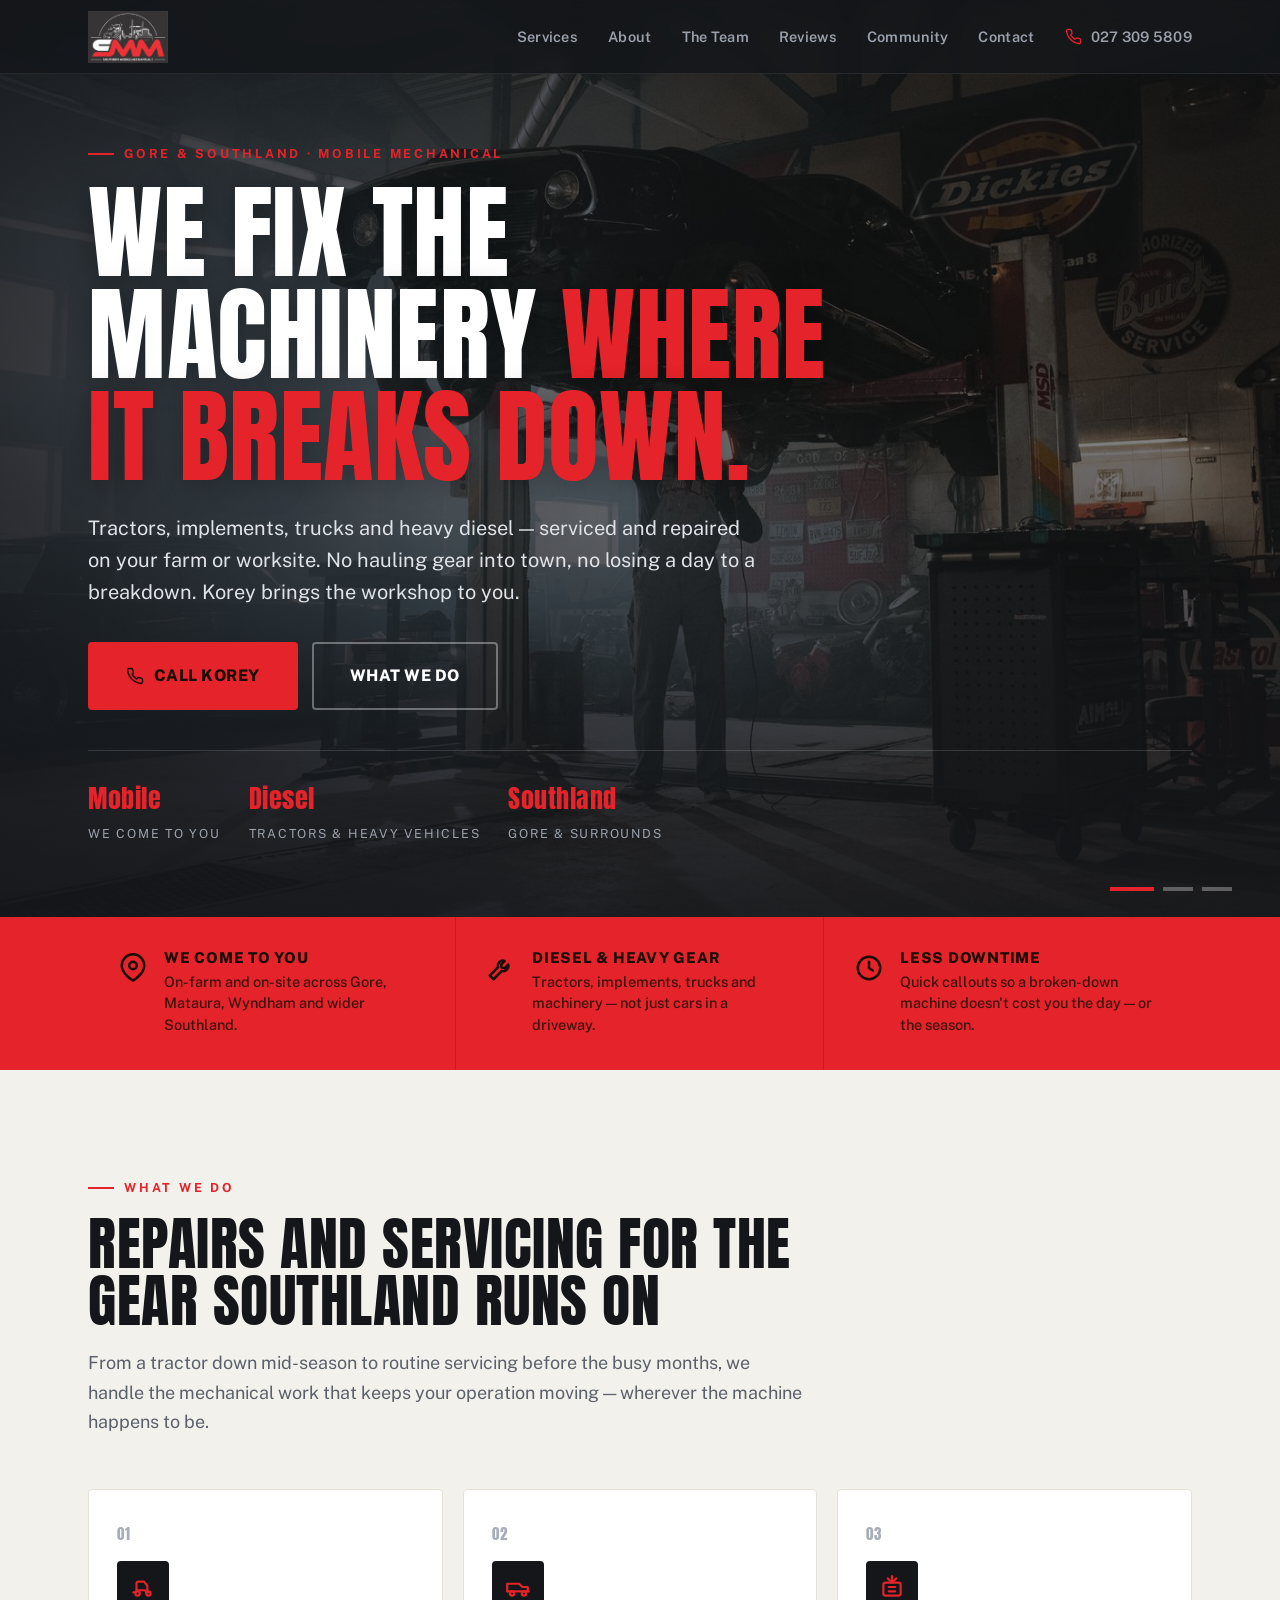
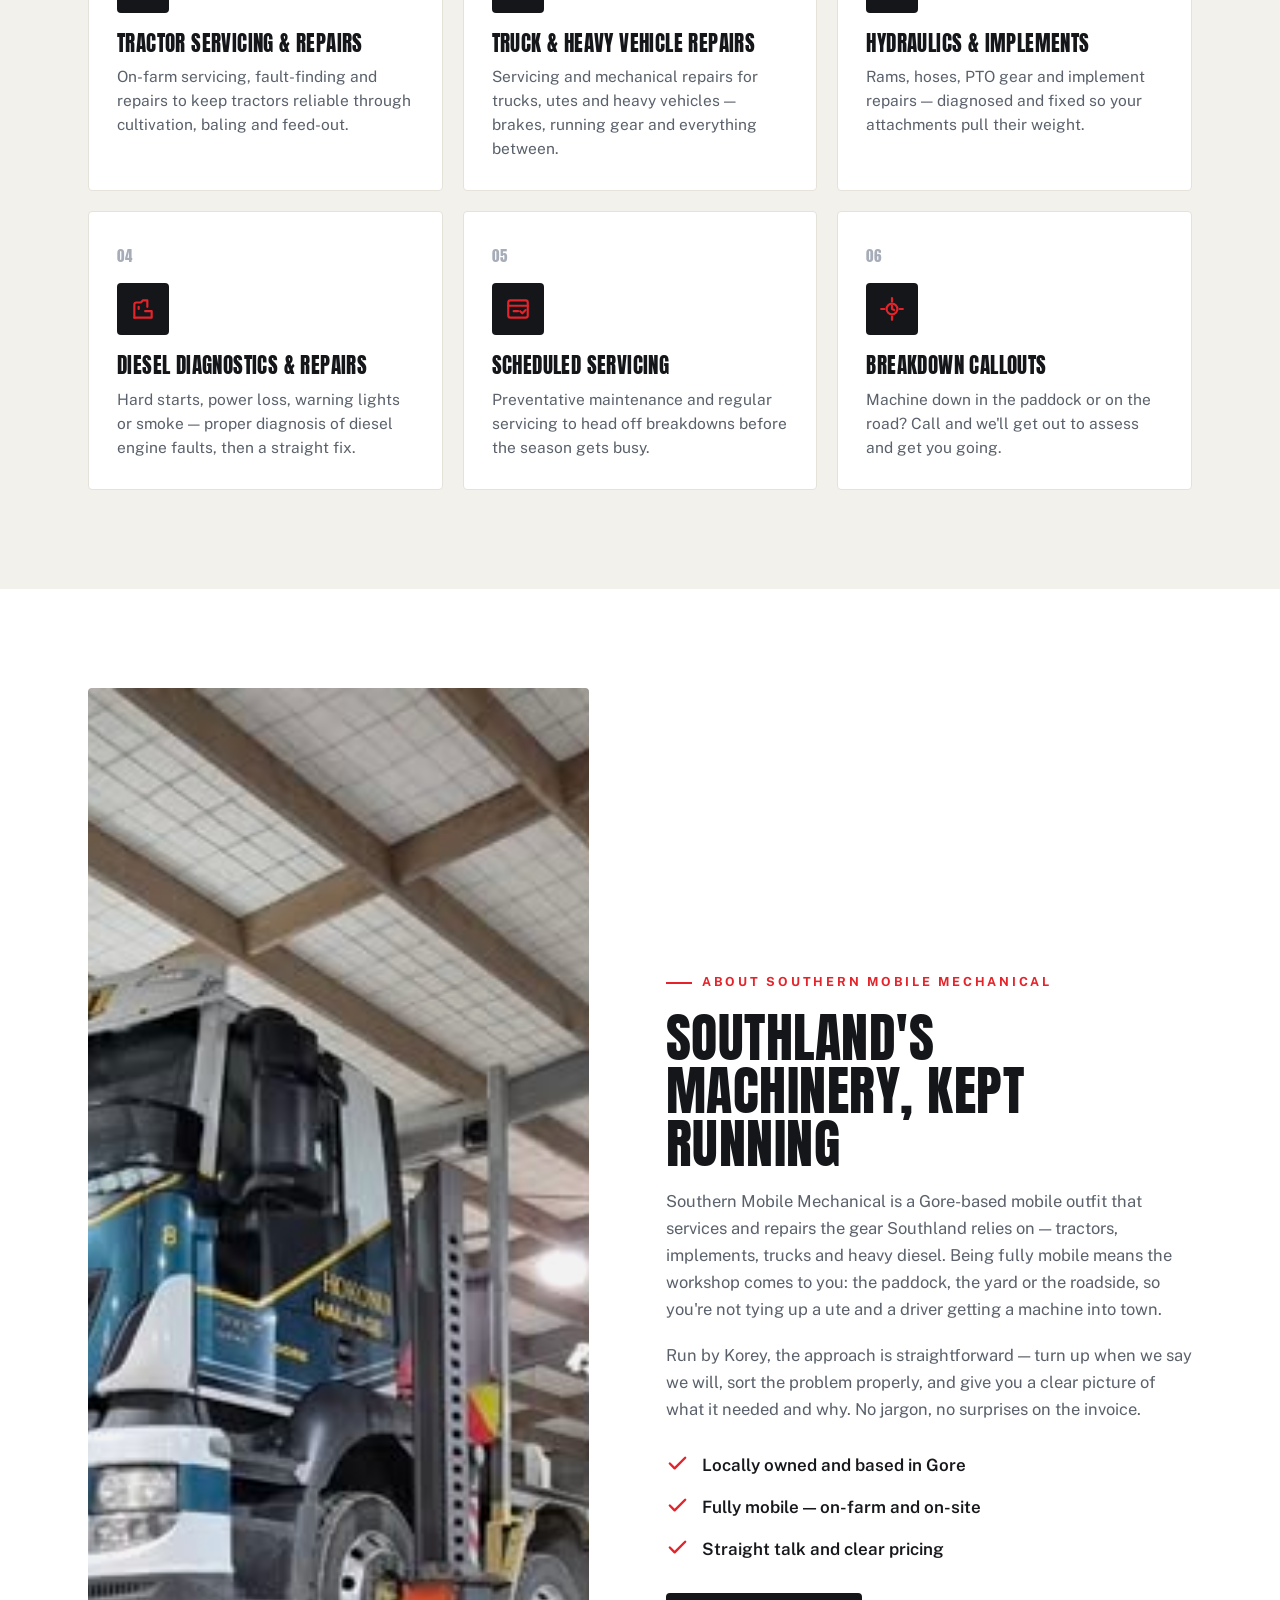
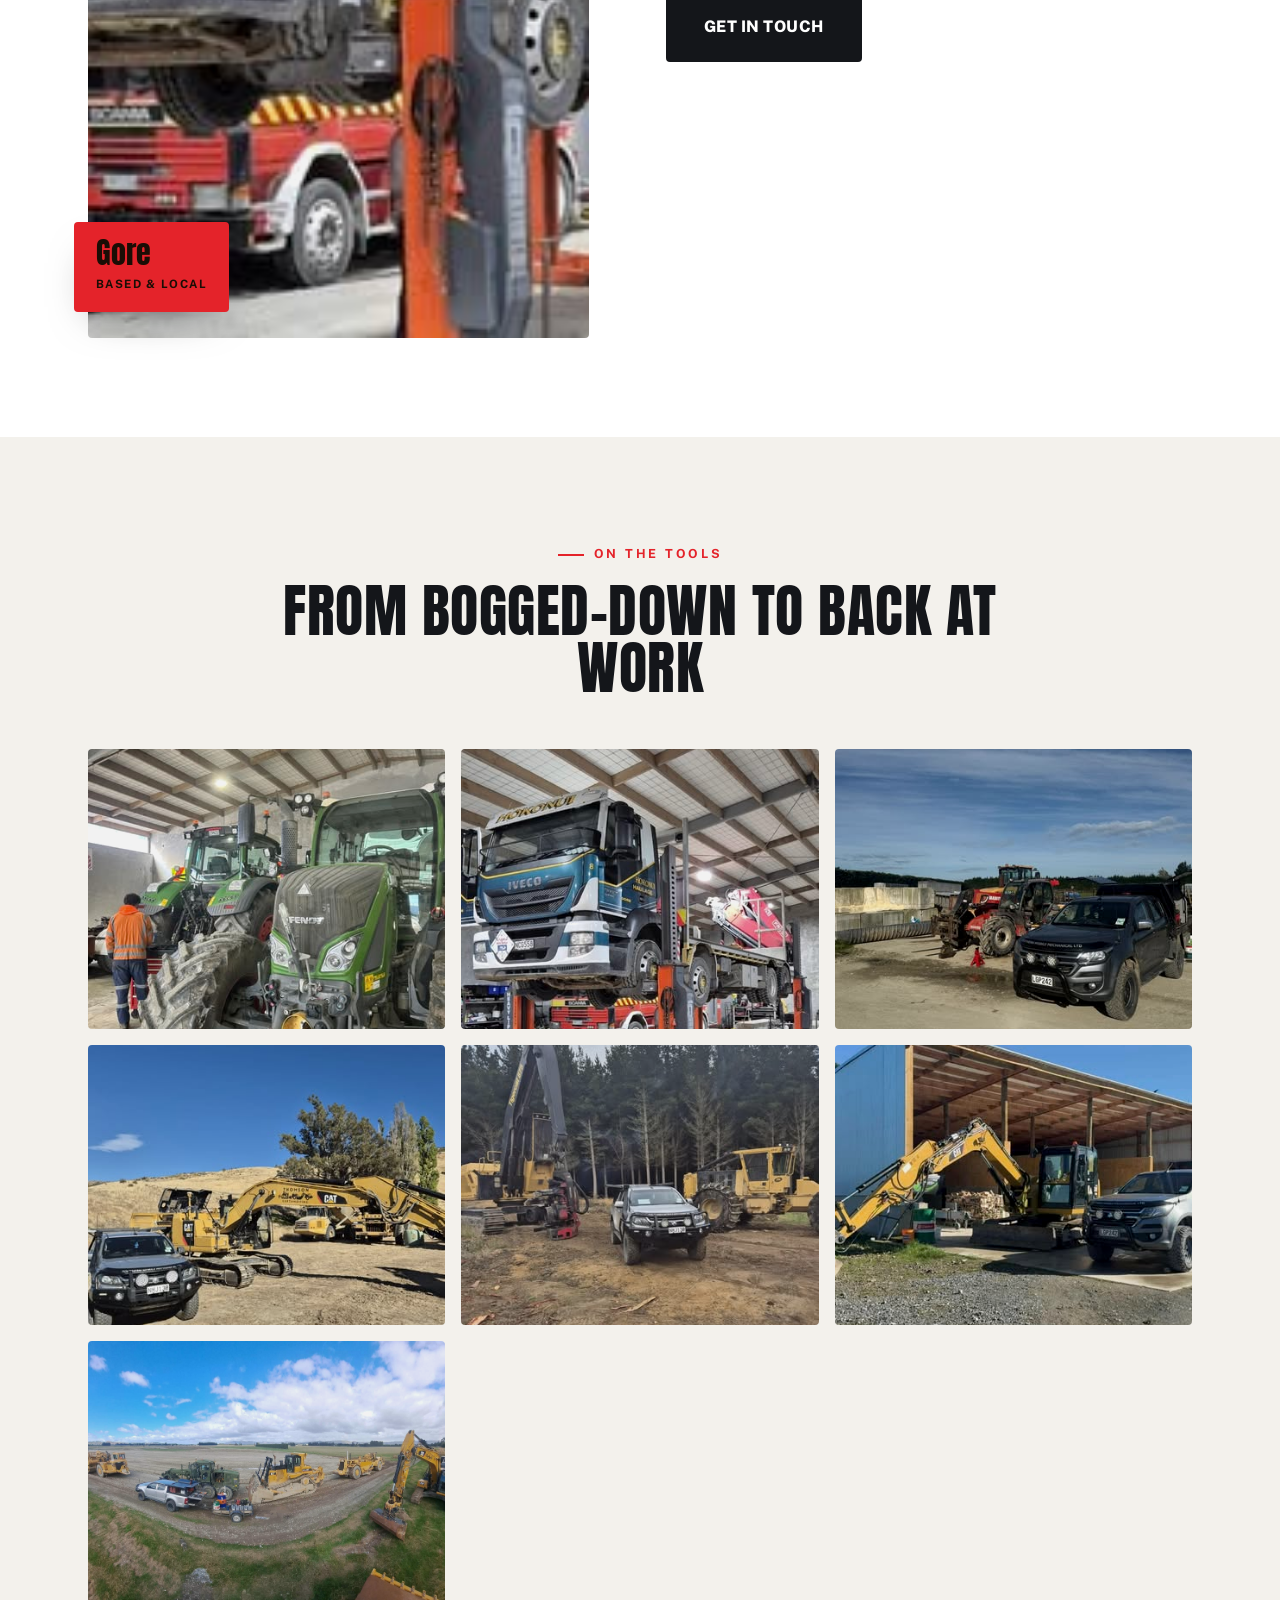
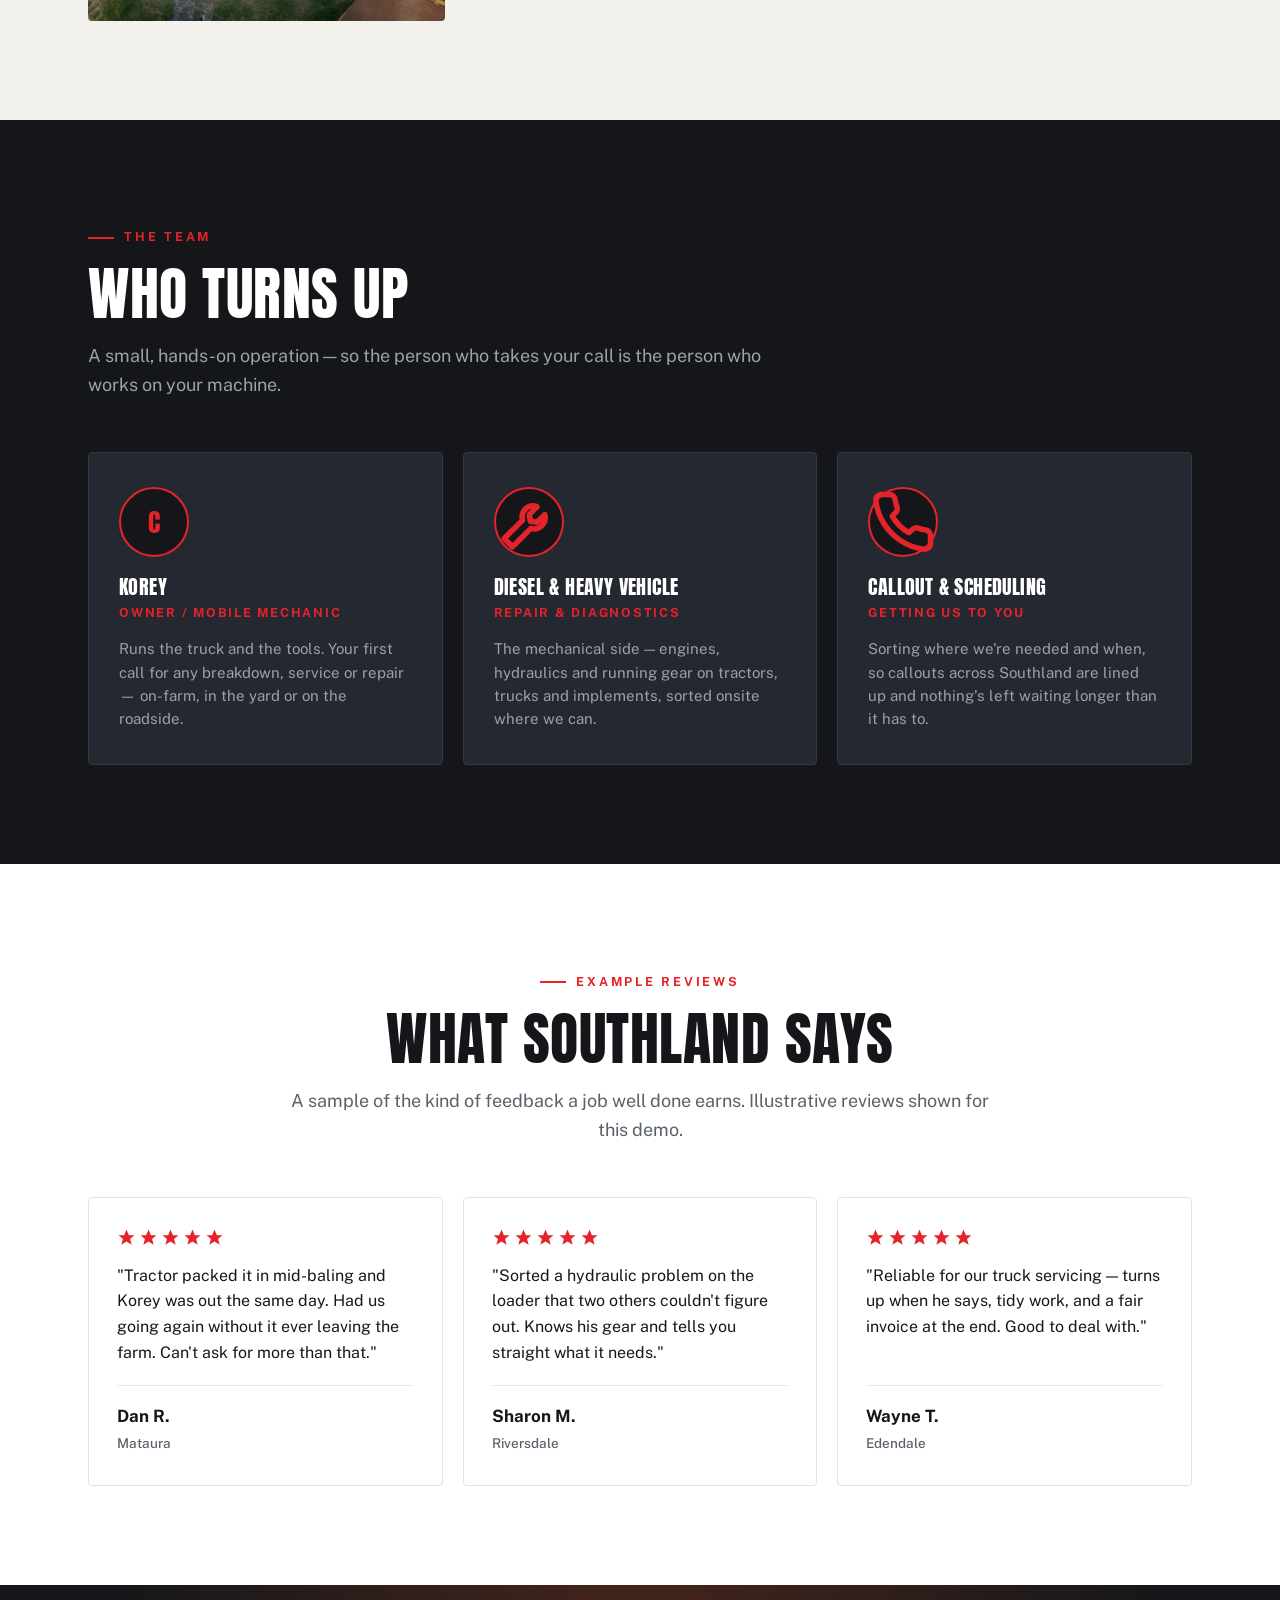
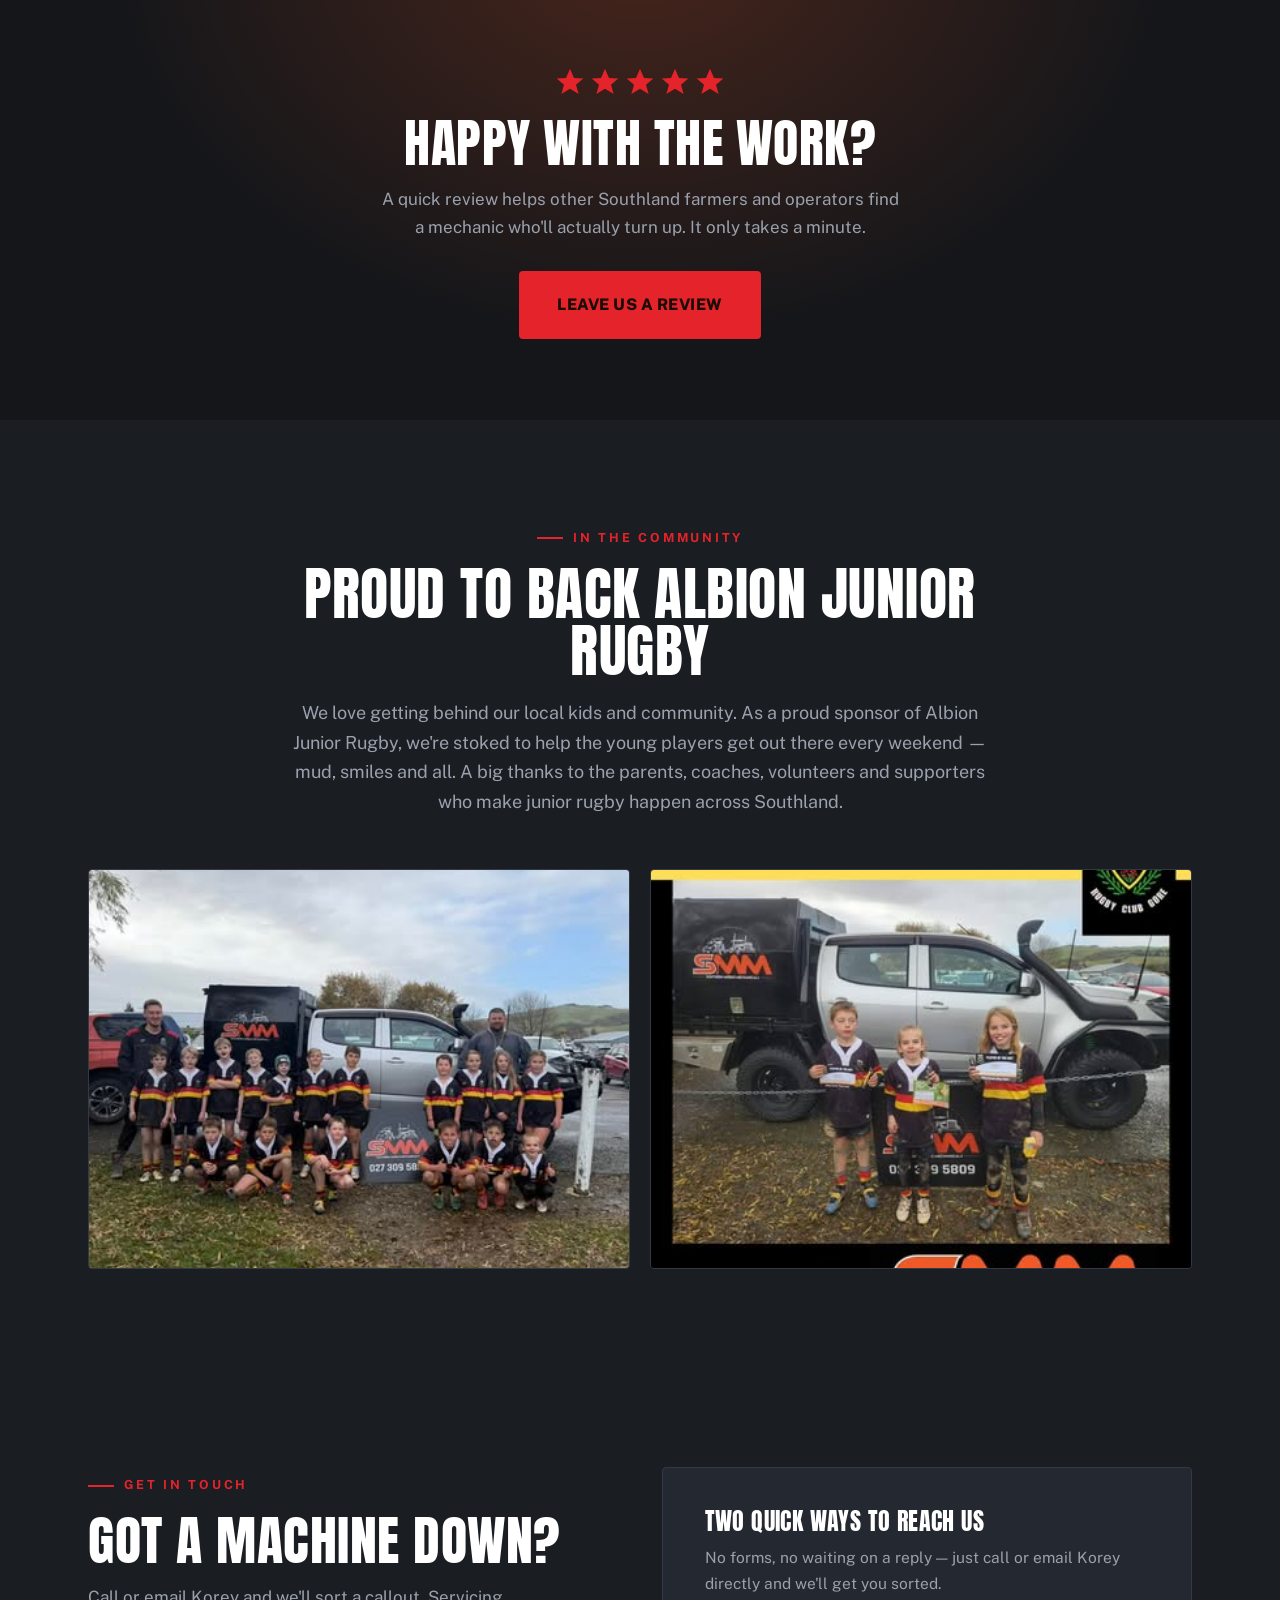
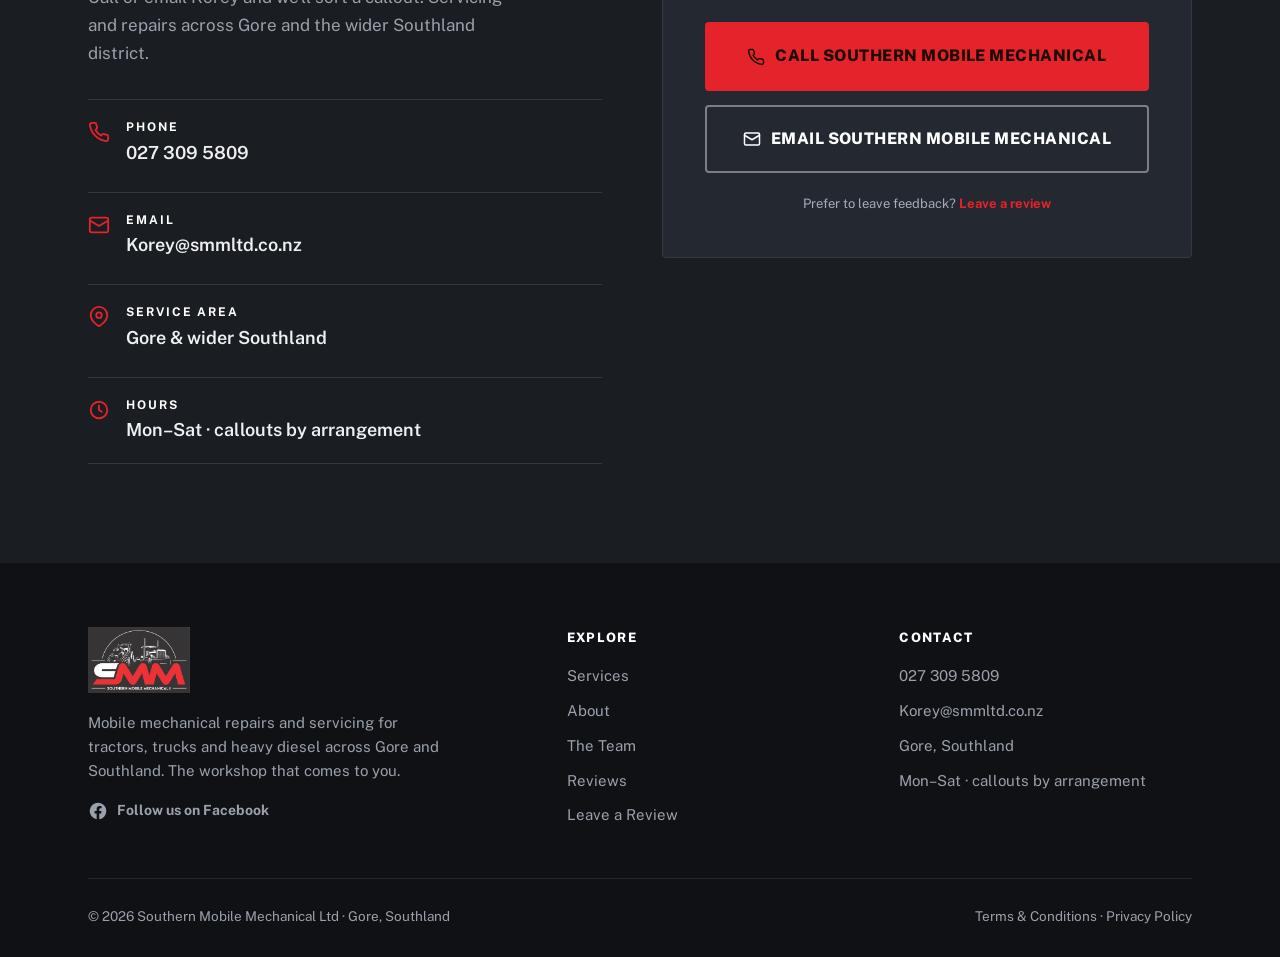
==== commit 25bc4dd8: "Add Albion Junior Rugby sponsorship section New "In the community" section highlighting the Albion J" ====
--- a/index.html
+++ b/index.html
@@ -43,6 +43,7 @@
       <a href="#about">About</a>
       <a href="#crew">The Team</a>
       <a href="#reviews">Reviews</a>
+      <a href="#community">Community</a>
       <a href="#contact">Contact</a>
       <a href="tel:+64273095809" class="nav-phone"><svg viewBox="0 0 24 24" fill="none" stroke="currentColor" stroke-width="2" stroke-linecap="round" stroke-linejoin="round"><path d="M22 16.9v3a2 2 0 0 1-2.2 2 19.8 19.8 0 0 1-8.6-3.1 19.5 19.5 0 0 1-6-6 19.8 19.8 0 0 1-3.1-8.6A2 2 0 0 1 4.1 2h3a2 2 0 0 1 2 1.7c.1 1 .4 1.9.7 2.8a2 2 0 0 1-.5 2.1L8.1 9.9a16 16 0 0 0 6 6l1.3-1.2a2 2 0 0 1 2.1-.5c.9.3 1.8.6 2.8.7a2 2 0 0 1 1.7 2z"/></svg>027 309 5809</a>
     </div>
@@ -276,6 +277,21 @@
     <h2>Happy with the work?</h2>
     <p>A quick review helps other Southland farmers and operators find a mechanic who'll actually turn up. It only takes a minute.</p>
     <a href="review.html" class="btn btn-primary btn-lg">Leave us a review</a>
+  </div>
+</section>
+
+<!-- Sponsorship / Community -->
+<section class="band band-steel" id="community">
+  <div class="wrap">
+    <div class="section-head center on-dark reveal">
+      <span class="eyebrow center">In the community</span>
+      <h2>Proud to back Albion Junior Rugby</h2>
+      <p>We love getting behind our local kids and community. As a proud sponsor of Albion Junior Rugby, we're stoked to help the young players get out there every weekend — mud, smiles and all. A big thanks to the parents, coaches, volunteers and supporters who make junior rugby happen across Southland.</p>
+    </div>
+    <div class="sponsor-grid reveal">
+      <img src="img/sponsor-team.jpg" alt="Albion Junior Rugby team sponsored by Southern Mobile Mechanical" loading="lazy">
+      <img src="img/sponsor-kids.jpg" alt="Young Albion rugby players with the Southern Mobile Mechanical ute" loading="lazy">
+    </div>
   </div>
 </section>
 
--- a/styles.css
+++ b/styles.css
@@ -92,6 +92,9 @@
 .brand span{display:block;font-size:10.5px;letter-spacing:.24em;color:var(--accent);font-weight:700;text-transform:uppercase;margin-top:3px}
 .brand-logo{height:52px;width:auto;display:block}
 .foot .brand-logo{height:66px}
+.sponsor-grid{display:grid;grid-template-columns:1fr 1fr;gap:20px;margin-top:36px}
+.sponsor-grid img{width:100%;height:400px;object-fit:cover;border-radius:var(--radius);border:1px solid var(--steel-line)}
+@media(max-width:700px){.sponsor-grid{grid-template-columns:1fr}.sponsor-grid img{height:300px}}
 .foot-social{display:inline-flex;align-items:center;gap:9px;margin-top:16px;color:var(--on-dark-muted);font-weight:700;font-size:14px;transition:color .2s}
 .foot-social:hover{color:var(--accent)}
 .foot-social svg{width:20px;height:20px}
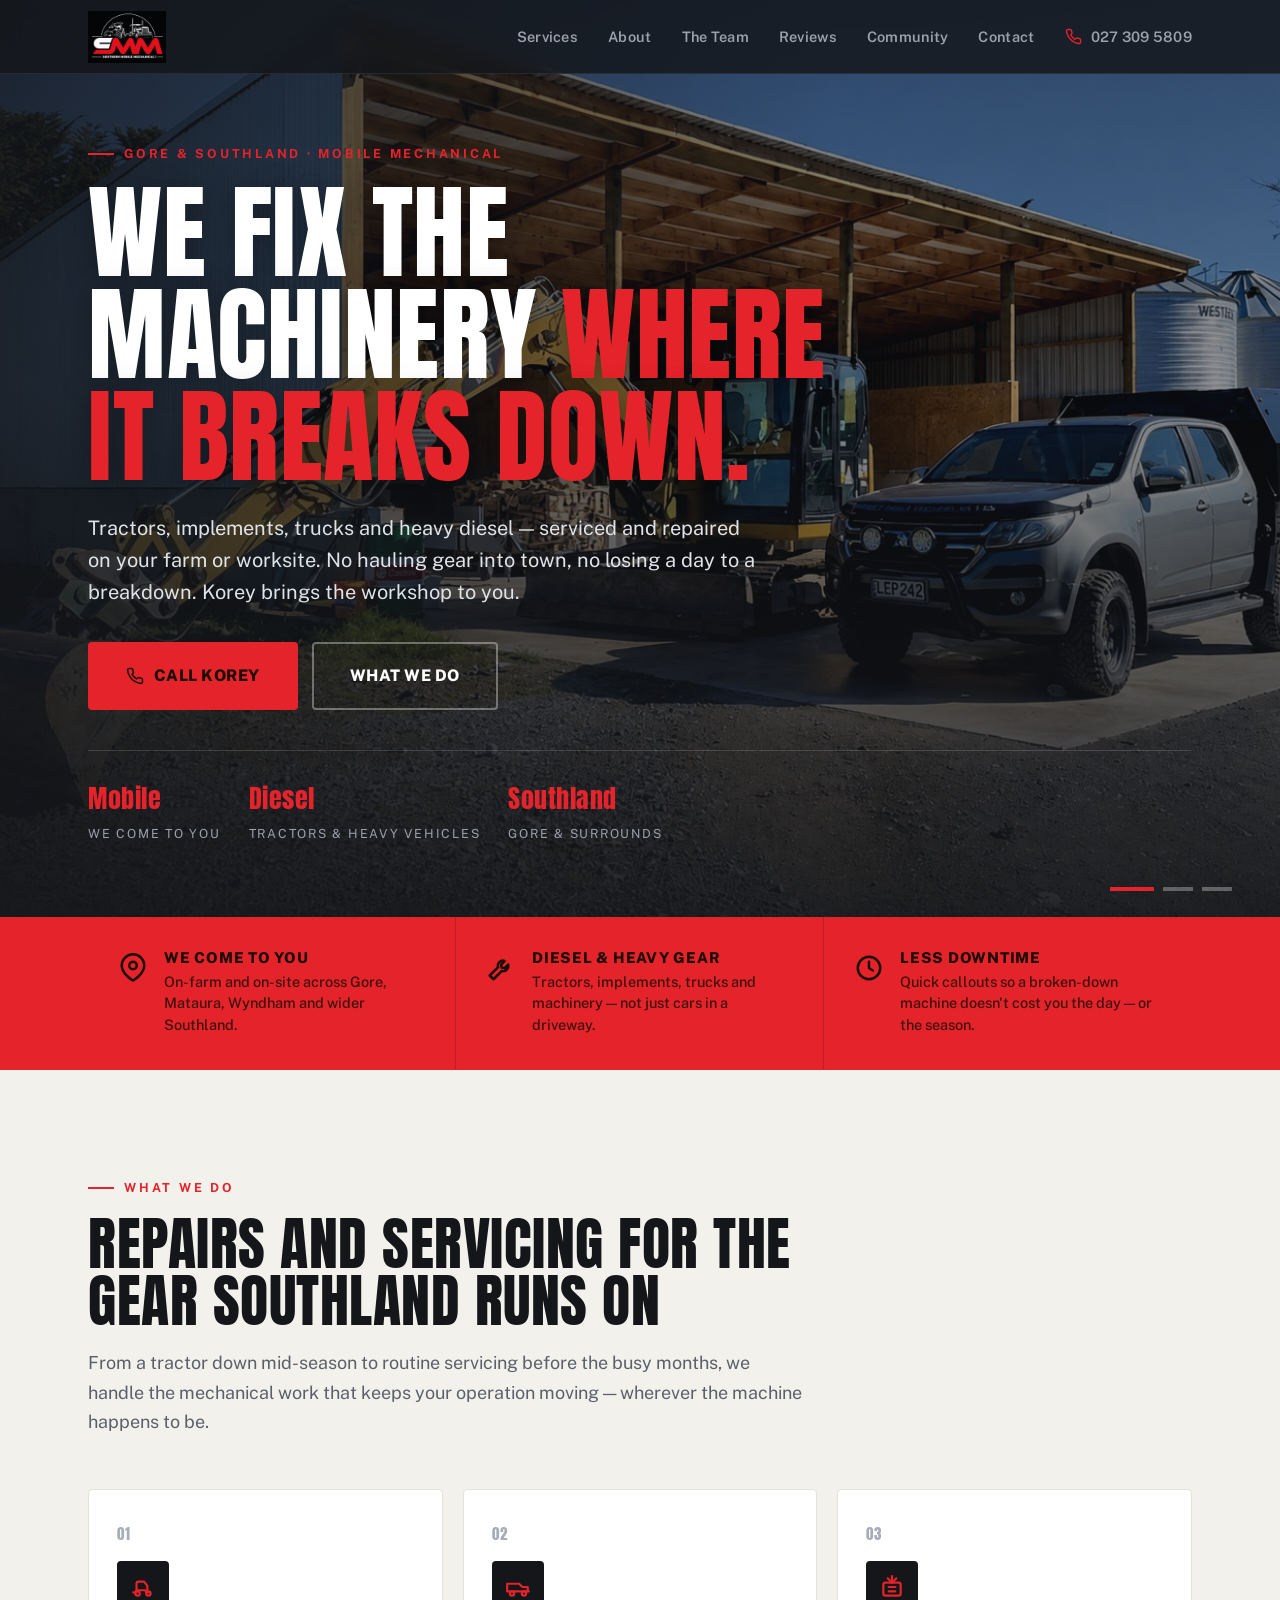
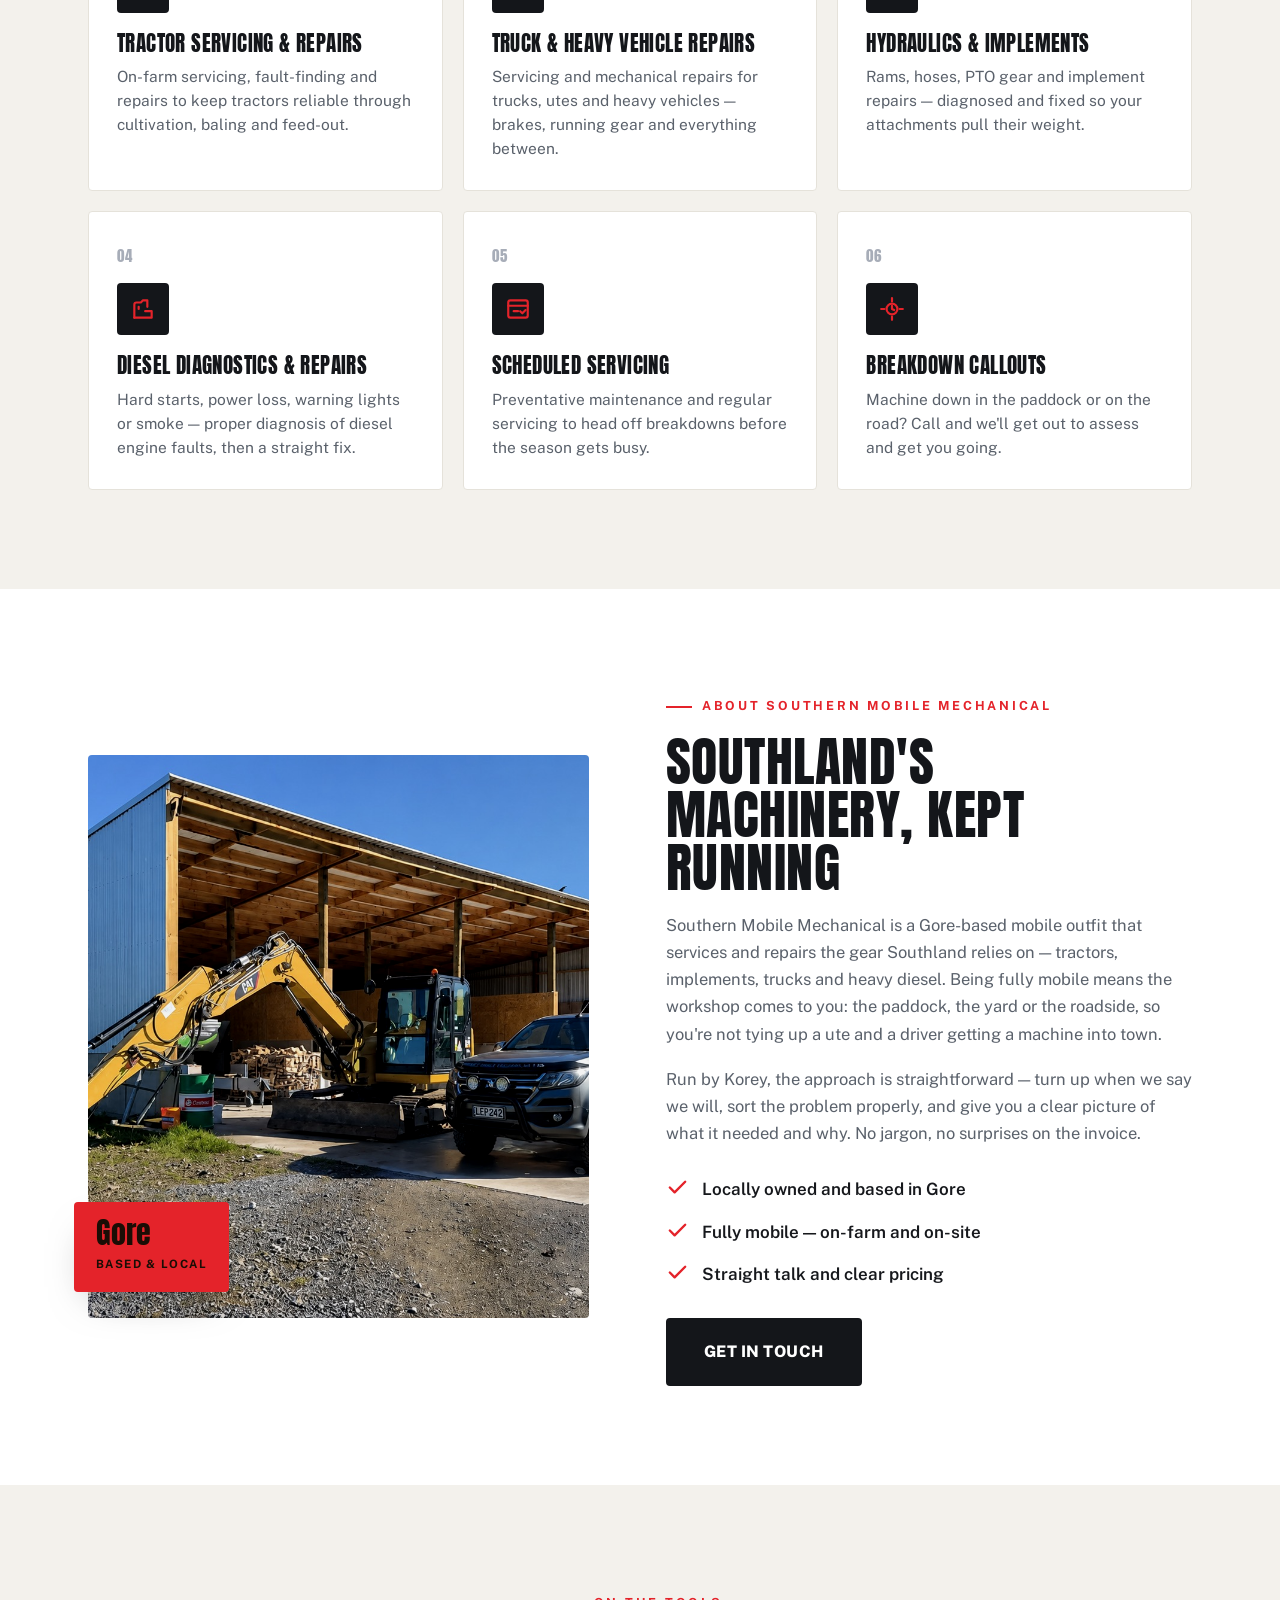
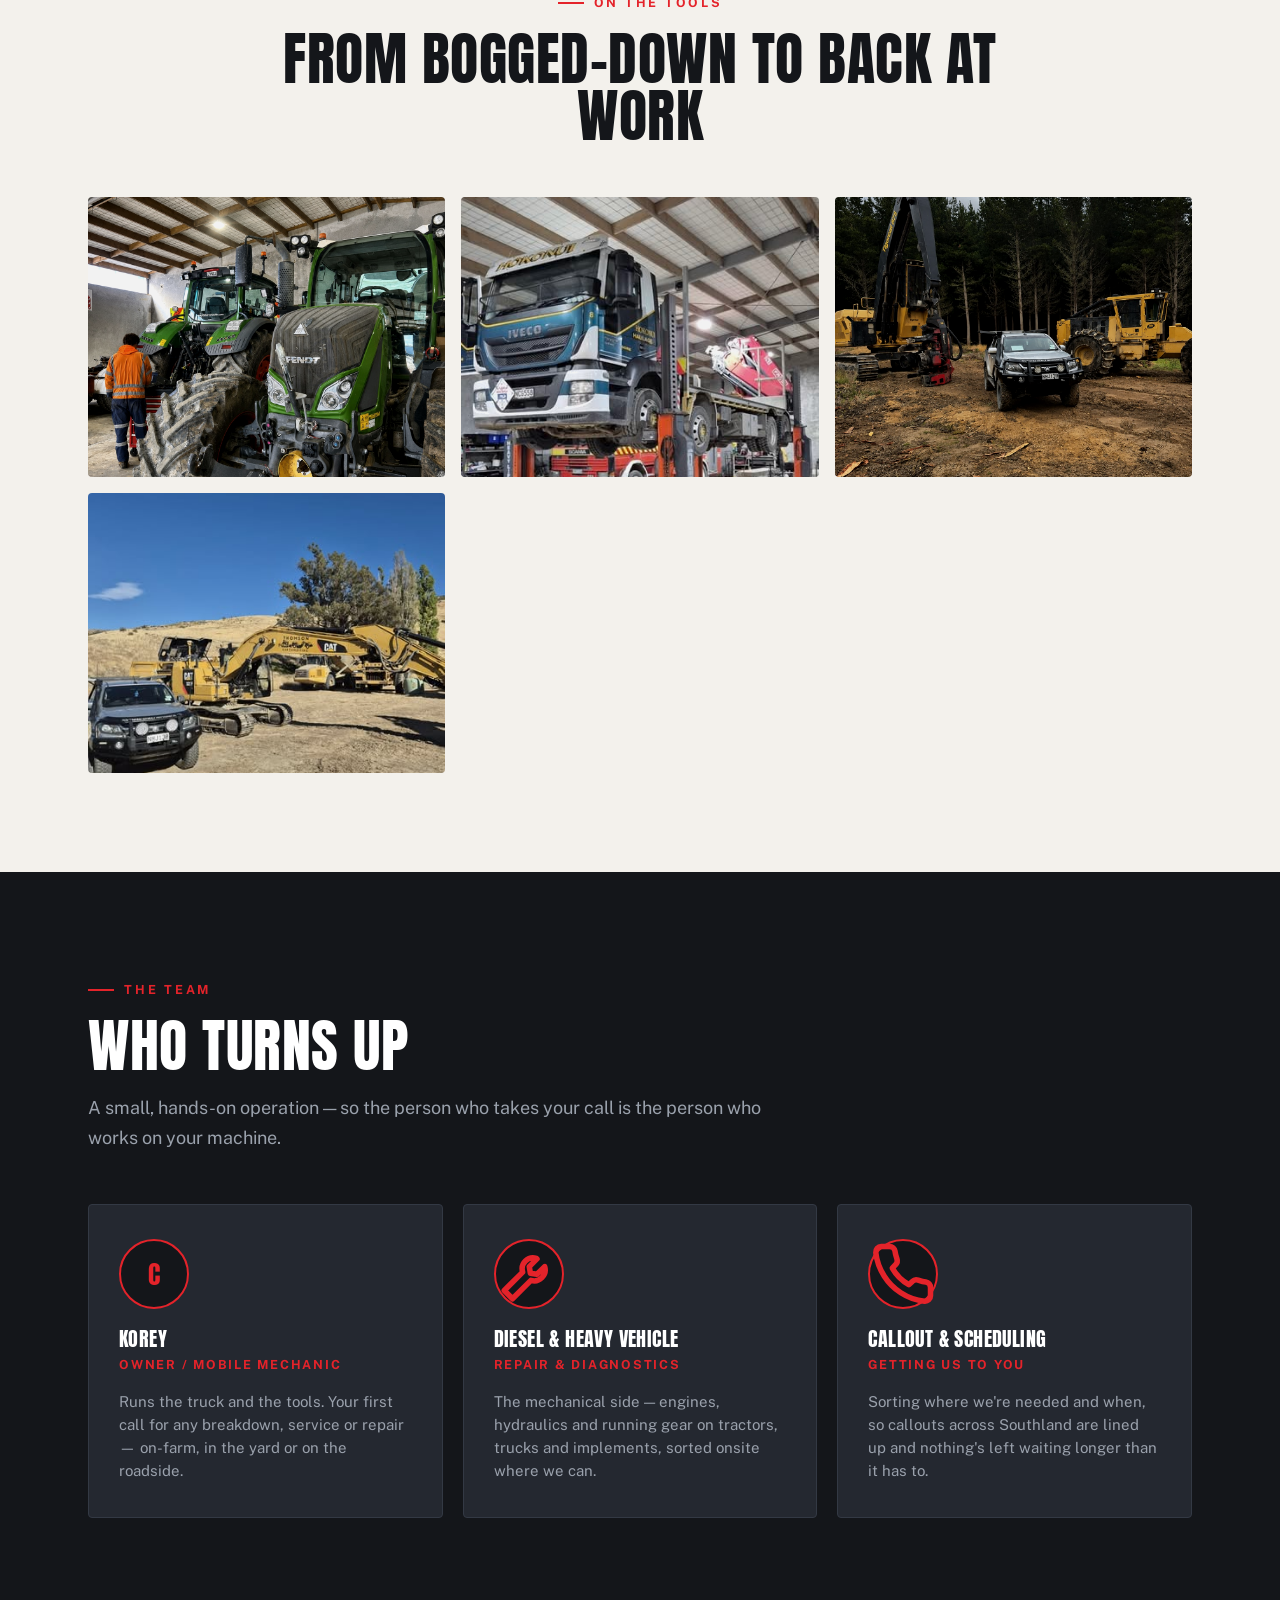
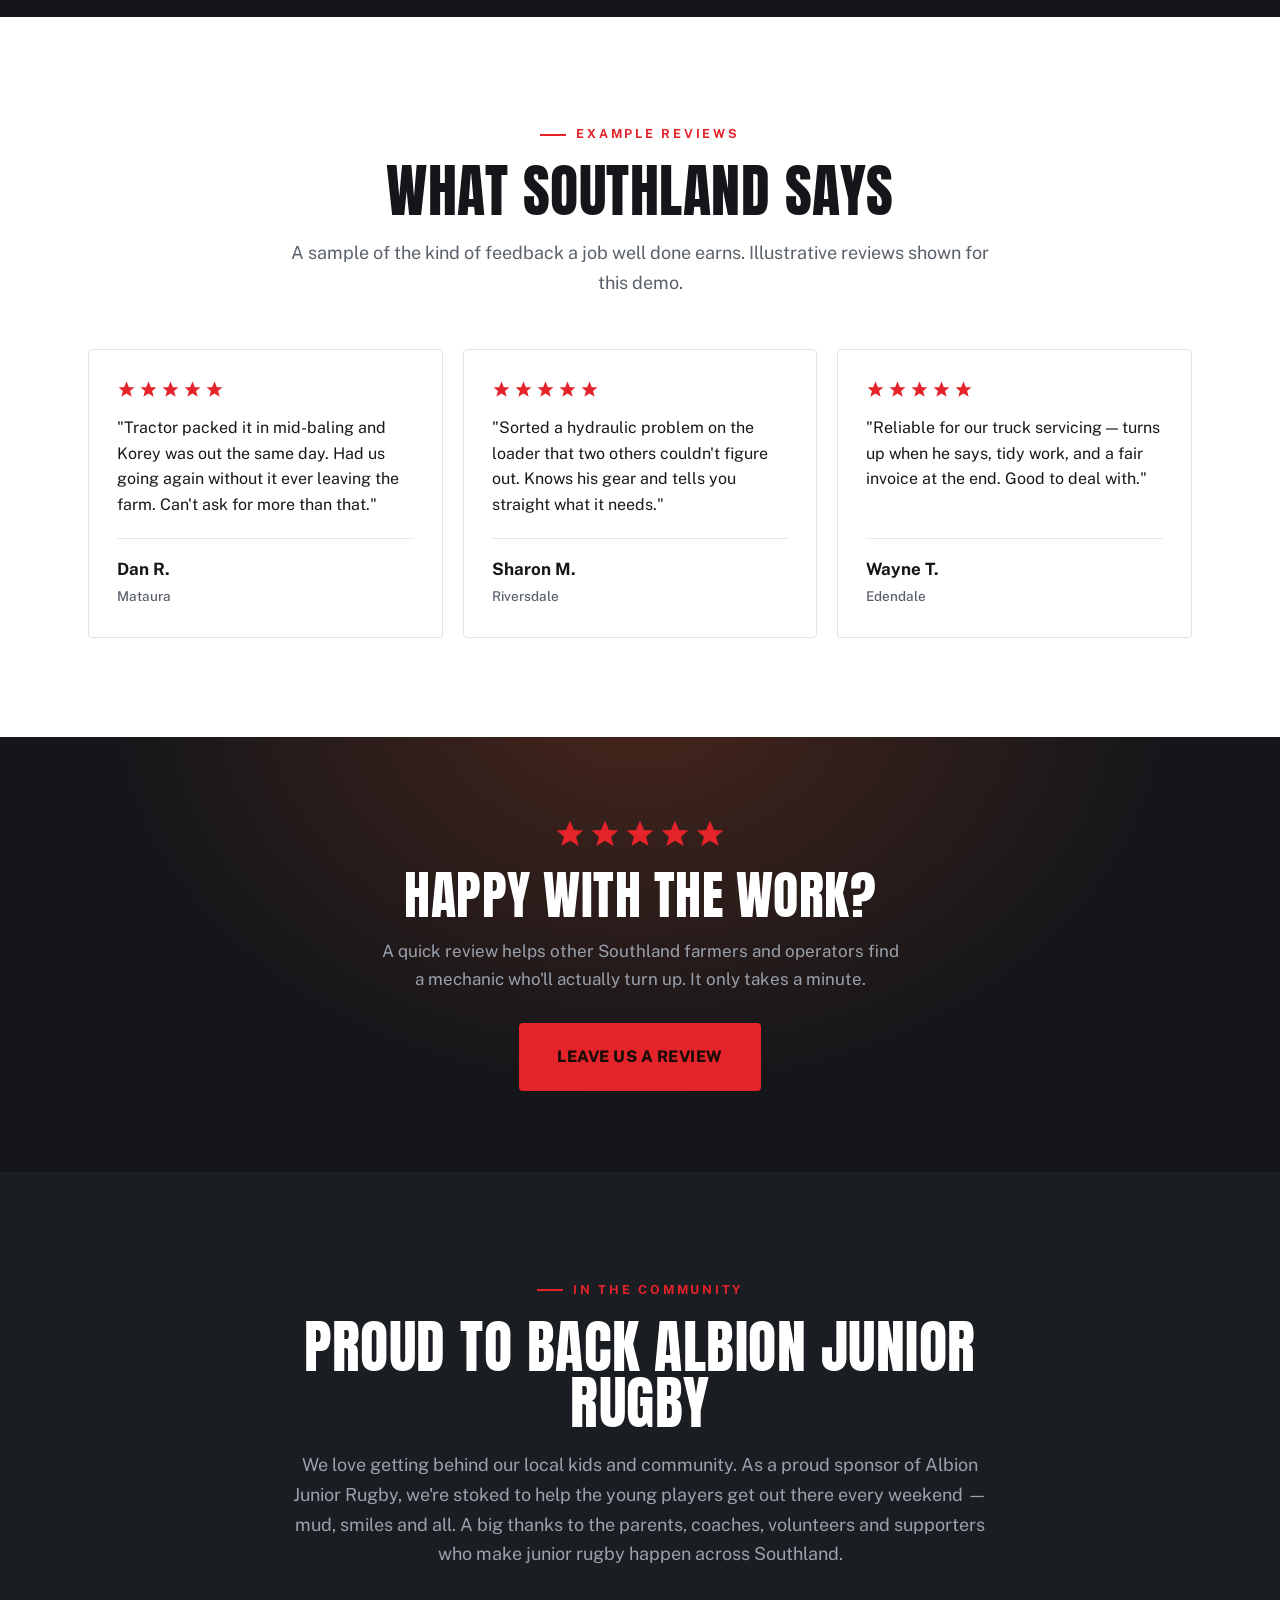
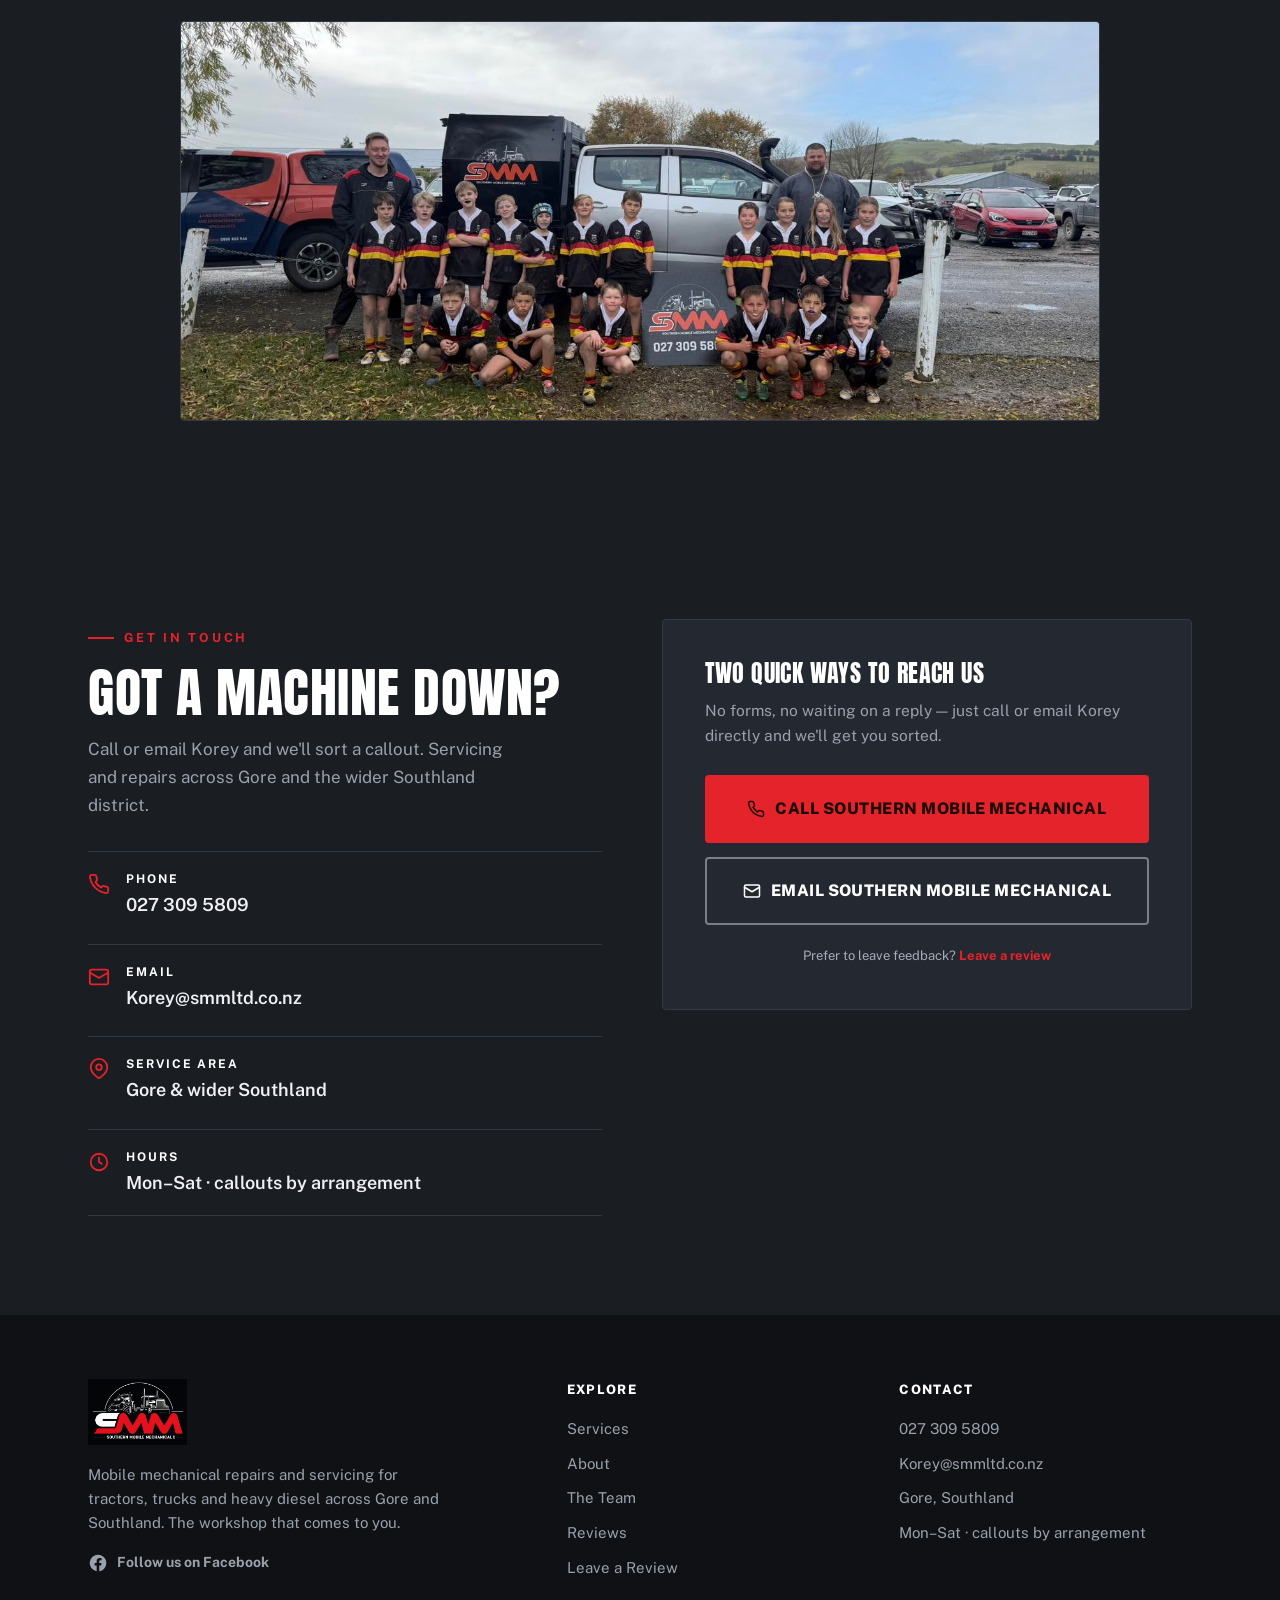
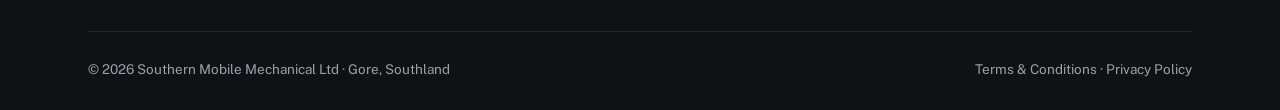
==== commit 169d0ada: "Use only the supplied SMM folder images + official logo Replaced all site imagery with the client-su" ====
--- a/index.html
+++ b/index.html
@@ -150,7 +150,7 @@
 <section class="band band-paper" id="about">
   <div class="wrap about-grid">
     <div class="about-media reveal">
-      <img src="img/about.jpg" alt="Mobile mechanic working at a bench in the workshop" width="1000" height="1250" loading="lazy">
+      <img src="img/about.jpg" alt="Excavator and the SMM ute at the Southern Mobile Mechanical yard" width="1000" height="563" loading="lazy">
       <div class="tag"><b>Gore</b><span>Based &amp; local</span></div>
     </div>
     <div class="about-copy reveal">
@@ -176,13 +176,10 @@
       <h2>From bogged-down to back at work</h2>
     </div>
     <div class="svc-grid" style="gap:16px">
-      <div class="reveal" style="overflow:hidden;border-radius:var(--radius)"><img src="img/work-1.jpg" alt="Fendt tractors in for servicing by Southern Mobile Mechanical" width="1000" height="667" loading="lazy" style="width:100%;height:280px;object-fit:cover;filter:var(--img-filter)"></div>
-      <div class="reveal" style="overflow:hidden;border-radius:var(--radius)"><img src="img/work-2.jpg" alt="Heavy trucks up on the hoist in the SMM workshop" width="1000" height="667" loading="lazy" style="width:100%;height:280px;object-fit:cover;filter:var(--img-filter)"></div>
-      <div class="reveal" style="overflow:hidden;border-radius:var(--radius)"><img src="img/work-3.jpg" alt="On-site telehandler service with the SMM mobile ute" width="1000" height="667" loading="lazy" style="width:100%;height:280px;object-fit:cover;filter:var(--img-filter)"></div>
-      <div class="reveal" style="overflow:hidden;border-radius:var(--radius)"><img src="img/work-4.jpg" alt="CAT excavator serviced on-site in the Southland hills" width="1000" height="667" loading="lazy" style="width:100%;height:280px;object-fit:cover;filter:var(--img-filter)"></div>
-      <div class="reveal" style="overflow:hidden;border-radius:var(--radius)"><img src="img/work-5.jpg" alt="Forestry harvester repaired on-site by Southern Mobile Mechanical" width="1000" height="667" loading="lazy" style="width:100%;height:280px;object-fit:cover;filter:var(--img-filter)"></div>
-      <div class="reveal" style="overflow:hidden;border-radius:var(--radius)"><img src="img/work-6.jpg" alt="Digger and SMM ute at a rural worksite" width="1000" height="667" loading="lazy" style="width:100%;height:280px;object-fit:cover;filter:var(--img-filter)"></div>
-      <div class="reveal" style="overflow:hidden;border-radius:var(--radius)"><img src="img/work-7.jpg" alt="Fleet of earthmoving machinery serviced by SMM on a Southland farm" width="1000" height="667" loading="lazy" style="width:100%;height:280px;object-fit:cover;filter:var(--img-filter)"></div>
+      <div class="reveal" style="overflow:hidden;border-radius:var(--radius)"><img src="img/work-1.jpg" alt="Fendt tractors in the shed for servicing by Southern Mobile Mechanical" width="1000" height="1250" loading="lazy" style="width:100%;height:280px;object-fit:cover;filter:var(--img-filter)"></div>
+      <div class="reveal" style="overflow:hidden;border-radius:var(--radius)"><img src="img/work-2.jpg" alt="CAT excavator serviced on-site with the SMM ute in the Southland hills" width="1000" height="1250" loading="lazy" style="width:100%;height:280px;object-fit:cover;filter:var(--img-filter)"></div>
+      <div class="reveal" style="overflow:hidden;border-radius:var(--radius)"><img src="img/work-3.jpg" alt="Forestry harvester and skidder repaired on-site by Southern Mobile Mechanical" width="1000" height="1250" loading="lazy" style="width:100%;height:280px;object-fit:cover;filter:var(--img-filter)"></div>
+      <div class="reveal" style="overflow:hidden;border-radius:var(--radius)"><img src="img/work-4.jpg" alt="Telehandler service with the SMM mobile ute at a Southland farm" width="1000" height="750" loading="lazy" style="width:100%;height:280px;object-fit:cover;filter:var(--img-filter)"></div>
     </div>
   </div>
 </section>
@@ -288,9 +285,8 @@
       <h2>Proud to back Albion Junior Rugby</h2>
       <p>We love getting behind our local kids and community. As a proud sponsor of Albion Junior Rugby, we're stoked to help the young players get out there every weekend — mud, smiles and all. A big thanks to the parents, coaches, volunteers and supporters who make junior rugby happen across Southland.</p>
     </div>
-    <div class="sponsor-grid reveal">
+    <div class="sponsor-grid reveal" style="grid-template-columns:1fr;max-width:920px;margin-left:auto;margin-right:auto">
       <img src="img/sponsor-team.jpg" alt="Albion Junior Rugby team sponsored by Southern Mobile Mechanical" loading="lazy">
-      <img src="img/sponsor-kids.jpg" alt="Young Albion rugby players with the Southern Mobile Mechanical ute" loading="lazy">
     </div>
   </div>
 </section>
